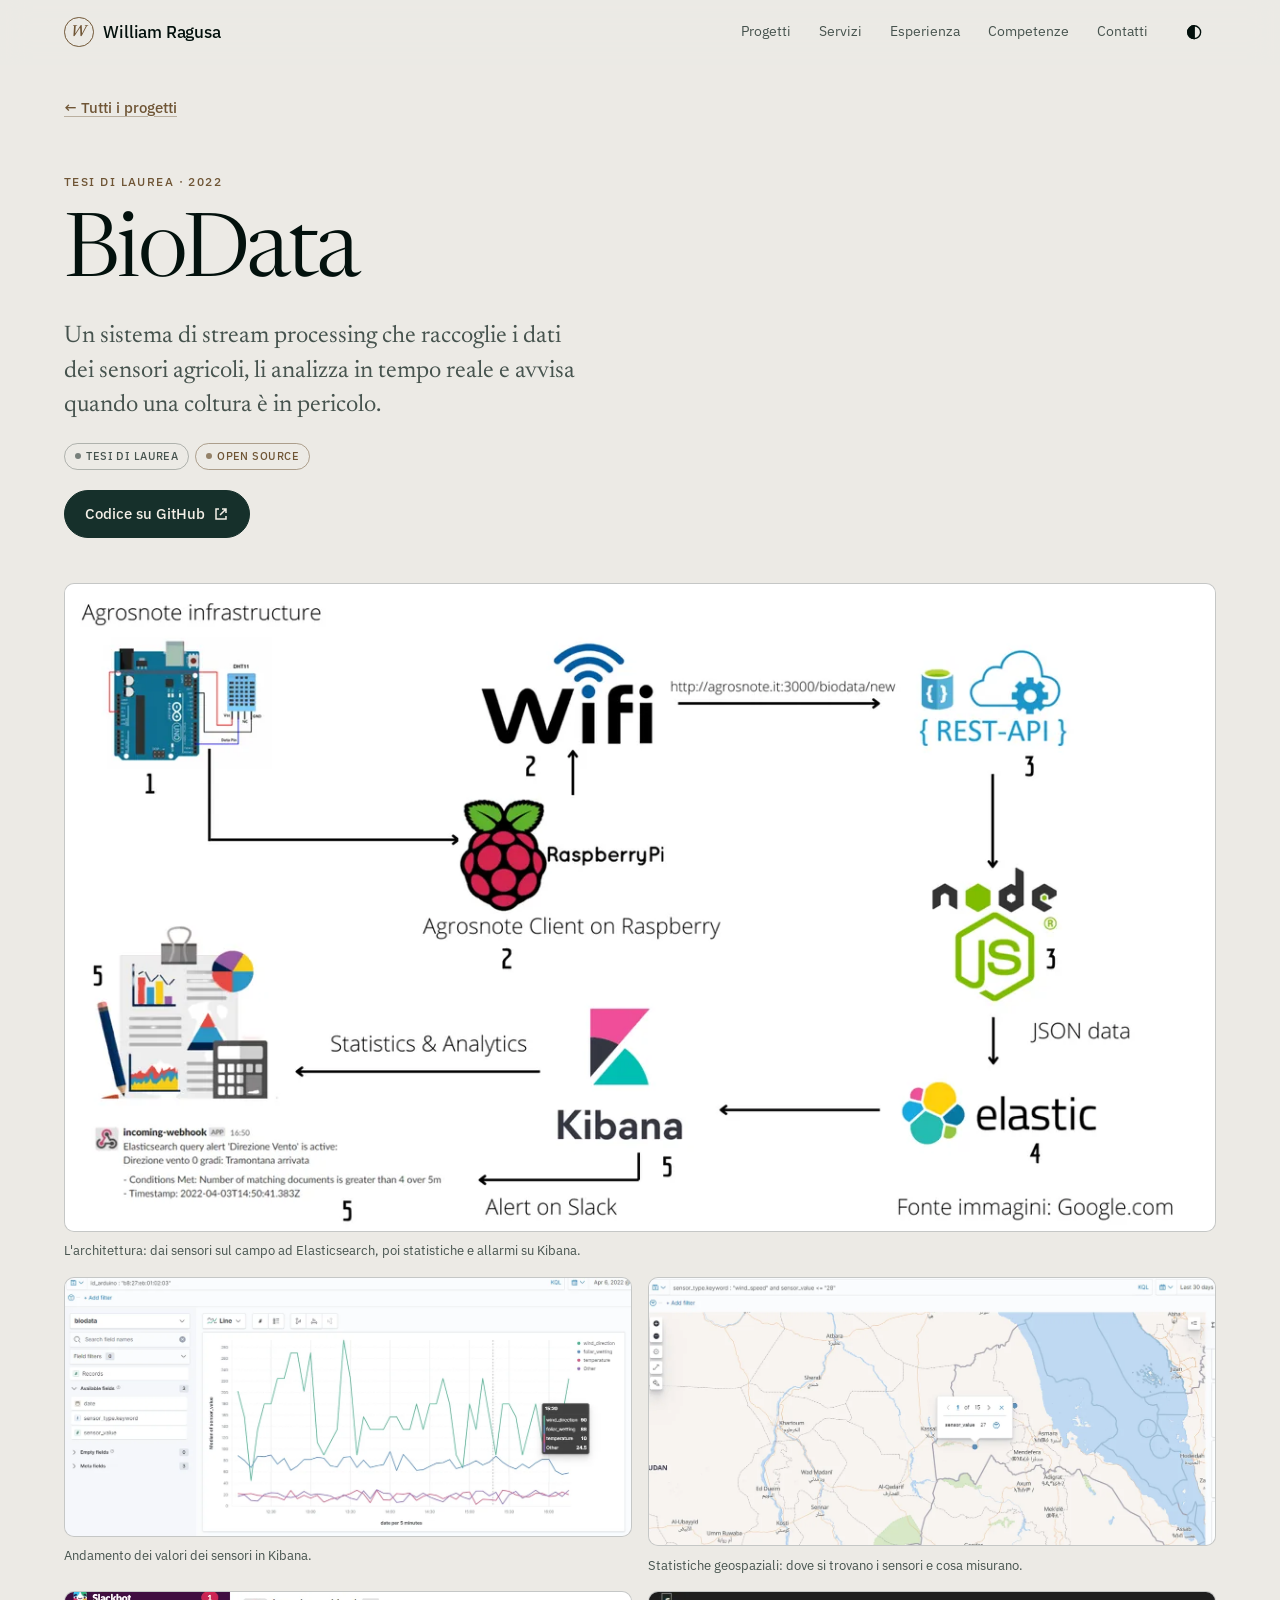
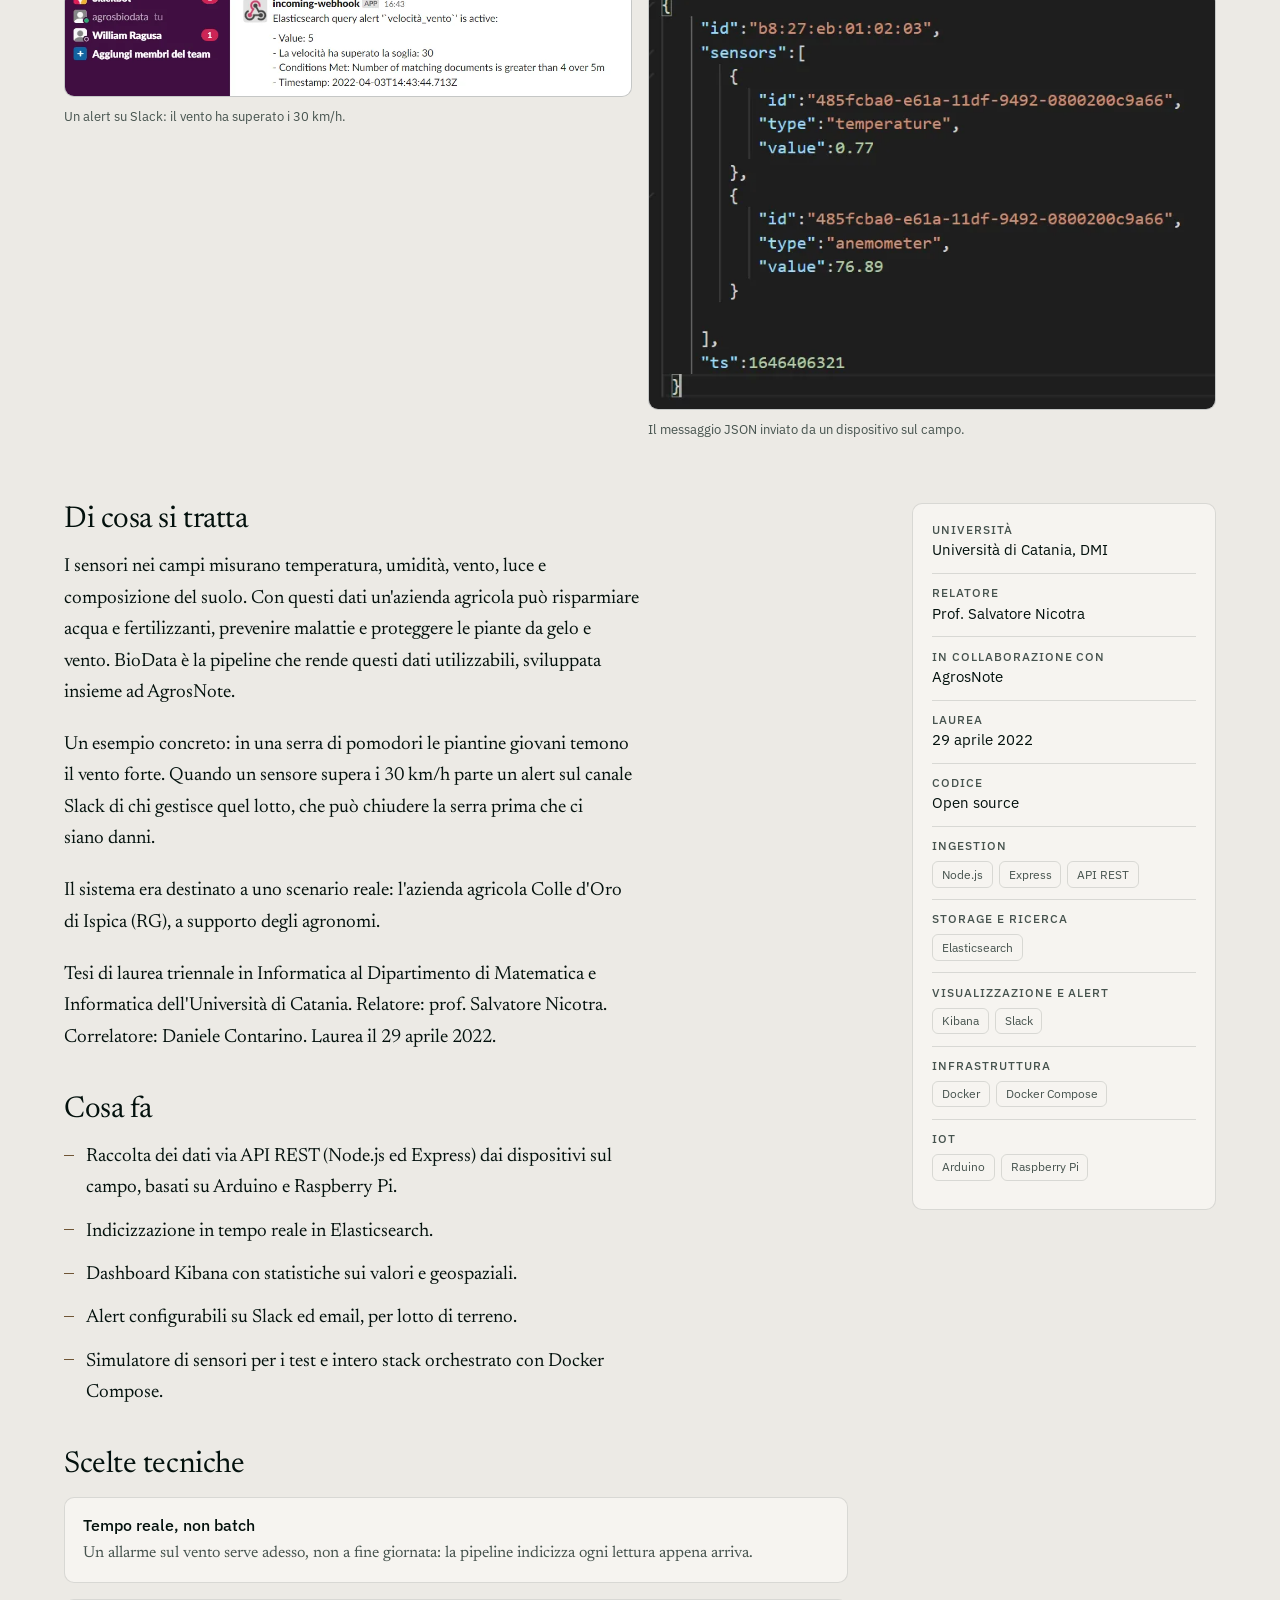
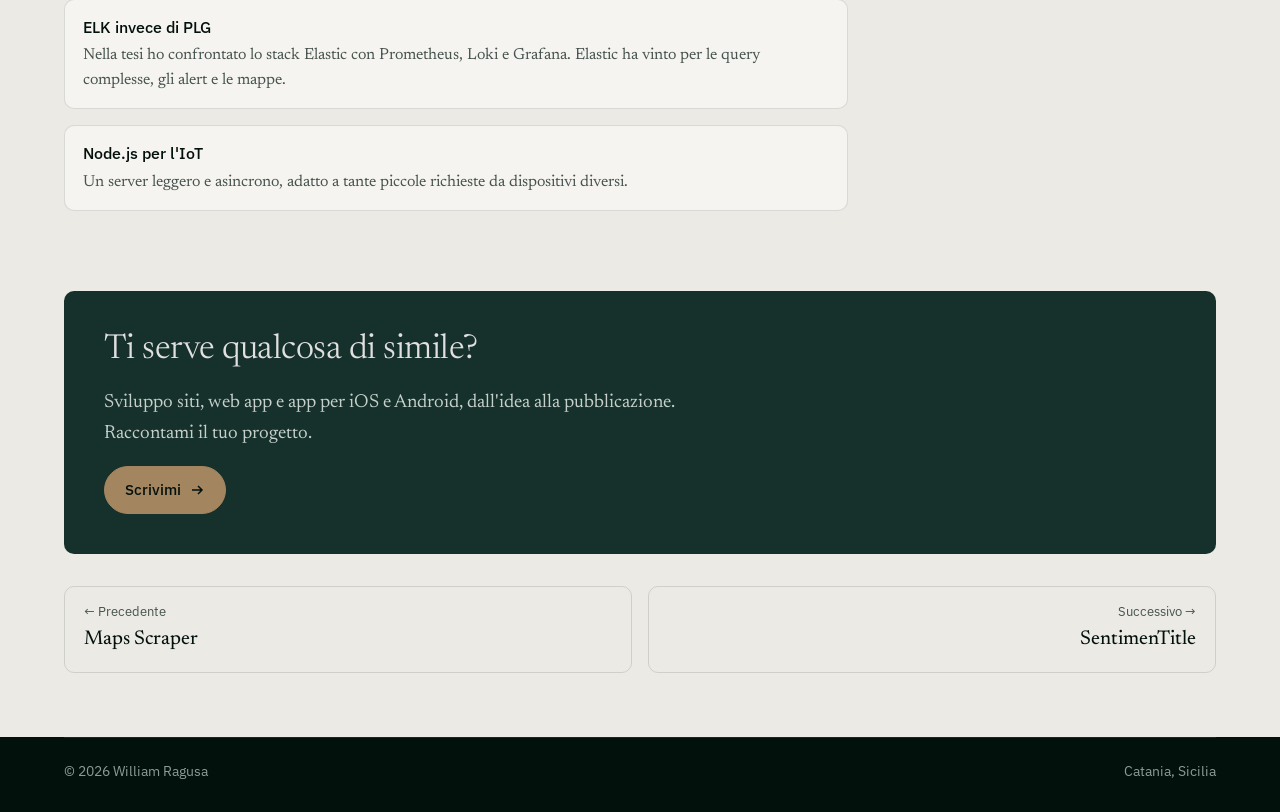
==== progetti/biodata.html @ 4c1109a6 "Rinnova il sito: galleria progetti, pagine dedicate e nuova palette - Hero per clienti e recruiter, " ====
<!DOCTYPE html>
<html lang="it">
<head>
  <meta charset="UTF-8">
  <meta name="viewport" content="width=device-width, initial-scale=1">
  <title>BioData · Tesi di laurea · 2022 · William Ragusa</title>
  <meta name="description" content="Un sistema di stream processing che raccoglie i dati dei sensori agricoli, li analizza in tempo reale e avvisa quando una coltura è in pericolo.">
  <meta name="theme-color" content="#03110D" media="(prefers-color-scheme: dark)">
  <meta name="theme-color" content="#ECEAE5" media="(prefers-color-scheme: light)">
  <meta name="author" content="William Ragusa">
  <link rel="canonical" href="https://rocketxx.github.io/progetti/biodata.html">
  <meta property="og:type" content="website">
  <meta property="og:url" content="https://rocketxx.github.io/progetti/biodata.html">
  <meta property="og:site_name" content="William Ragusa">
  <meta property="og:locale" content="it_IT">
  <meta property="og:title" content="BioData · Tesi di laurea · 2022 · William Ragusa">
  <meta property="og:description" content="Un sistema di stream processing che raccoglie i dati dei sensori agricoli, li analizza in tempo reale e avvisa quando una coltura è in pericolo.">
  <meta property="og:image" content="https://rocketxx.github.io/og-image.png">
  <meta name="twitter:card" content="summary_large_image">
  <link rel="icon" href="../assets/img/favicon.svg" type="image/svg+xml">
  <link rel="preconnect" href="https://fonts.googleapis.com">
  <link rel="preconnect" href="https://fonts.gstatic.com" crossorigin>
  <link href="https://fonts.googleapis.com/css2?family=IBM+Plex+Sans:wght@400;500&family=Newsreader:ital,opsz,wght@0,6..72,300..600;1,6..72,300..600&display=swap" rel="stylesheet">
  <script>document.documentElement.classList.add('js');try{var t=localStorage.getItem('theme');if(t==='light'||t==='dark')document.documentElement.dataset.theme=t}catch(e){}</script>
  <link rel="stylesheet" href="../assets/css/site.css">
  <script type="application/ld+json">{"@context": "https://schema.org", "@type": "SoftwareSourceCode", "name": "BioData", "description": "Un sistema di stream processing che raccoglie i dati dei sensori agricoli, li analizza in tempo reale e avvisa quando una coltura è in pericolo.", "url": "https://rocketxx.github.io/progetti/biodata.html", "author": {"@type": "Person", "name": "William Ragusa", "url": "https://rocketxx.github.io/"}, "inLanguage": "it", "codeRepository": "https://github.com/rocketxx/biodata_tesi"}</script>
</head>
<body>
<a class="skip-link" href="#main">Vai al contenuto</a>
<header class="site-header">
  <nav class="nav wrap" aria-label="Principale">
    <a href="../" class="brand"><span class="brand-mark" aria-hidden="true">W</span>William Ragusa</a>
    <ul class="nav-list" id="nav-list" role="list">
      <li><a href="../#progetti">Progetti</a></li>
      <li><a href="../#servizi">Servizi</a></li>
      <li><a href="../#esperienza">Esperienza</a></li>
      <li><a href="../#competenze">Competenze</a></li>
      <li><a href="../#contatti">Contatti</a></li>
    </ul>
    <div class="nav-tools">
      <button class="icon-button theme-toggle" type="button" hidden><svg viewBox="0 0 20 20" fill="none" stroke="currentColor" stroke-width="1.5" aria-hidden="true"><circle cx="10" cy="10" r="7"/><path d="M10 3a7 7 0 0 0 0 14z" fill="currentColor"/></svg></button>
      <button class="menu-toggle" type="button" aria-expanded="false" aria-controls="nav-list">Menu</button>
    </div>
  </nav>
</header>

<main id="main">
  <div class="wrap">
    <p class="back"><a class="text-link" href="../#progetti">← Tutti i progetti</a></p>
    <header class="project-hero">
      <p class="eyebrow">Tesi di laurea · 2022</p>
      <h1>BioData</h1>
      <p class="project-lead">Un sistema di stream processing che raccoglie i dati dei sensori agricoli, li analizza in tempo reale e avvisa quando una coltura è in pericolo.</p>
      <p class="badges"><span class="badge badge-uni">Tesi di laurea</span><span class="badge badge-oss">Open source</span></p>
      <div class="project-actions"><a class="btn btn-primary" href="https://github.com/rocketxx/biodata_tesi">Codice su GitHub<svg viewBox="0 0 16 16" fill="none" stroke="currentColor" stroke-width="1.5" aria-hidden="true"><path d="M6 3H3v10h10v-3M9 3h4v4M13 3 7 9"/></svg></a></div>
      
    </header>

      <div class="media">
        <figure>
          <a class="shot" href="../assets/img/progetti/biodata/architettura.webp"><img src="../assets/img/progetti/biodata/architettura.webp" width="1200" height="675" alt="Schema dell'architettura: sensori Arduino, client su Raspberry Pi, invio via Wi-Fi a un'API REST in Node.js, indicizzazione in Elasticsearch, statistiche in Kibana e alert su Slack." loading="eager"></a>
          <figcaption>L'architettura: dai sensori sul campo ad Elasticsearch, poi statistiche e allarmi su Kibana.</figcaption>
        </figure>
        <div class="media-row">
          <figure>
            <a class="shot" href="../assets/img/progetti/biodata/kibana-grafico.webp"><img src="../assets/img/progetti/biodata/kibana-grafico.webp" width="1200" height="547" alt="Grafico Kibana dei valori dei sensori nel tempo." loading="lazy"></a>
            <figcaption>Andamento dei valori dei sensori in Kibana.</figcaption>
          </figure>
          <figure>
            <a class="shot" href="../assets/img/progetti/biodata/kibana-mappa.webp"><img src="../assets/img/progetti/biodata/kibana-mappa.webp" width="1200" height="567" alt="Mappa Kibana con la posizione dei sensori e i loro valori." loading="lazy"></a>
            <figcaption>Statistiche geospaziali: dove si trovano i sensori e cosa misurano.</figcaption>
          </figure>
          <figure>
            <a class="shot" href="../assets/img/progetti/biodata/alert-slack.webp"><img src="../assets/img/progetti/biodata/alert-slack.webp" width="1063" height="195" alt="Messaggio Slack: alert «velocità vento» attivo, la velocità ha superato la soglia di 30." loading="lazy"></a>
            <figcaption>Un alert su Slack: il vento ha superato i 30 km/h.</figcaption>
          </figure>
          <figure>
            <a class="shot" href="../assets/img/progetti/biodata/payload-sensore.webp"><img src="../assets/img/progetti/biodata/payload-sensore.webp" width="677" height="499" alt="Payload JSON inviato da un dispositivo con le letture di temperatura e anemometro." loading="lazy"></a>
            <figcaption>Il messaggio JSON inviato da un dispositivo sul campo.</figcaption>
          </figure>
        </div>
      </div>
    <div class="project-body">
      <div>
        <section aria-labelledby="h-what"><h2 id="h-what">Di cosa si tratta</h2><div class="prose"><p>I sensori nei campi misurano temperatura, umidità, vento, luce e composizione del suolo. Con questi dati un'azienda agricola può risparmiare acqua e fertilizzanti, prevenire malattie e proteggere le piante da gelo e vento. BioData è la pipeline che rende questi dati utilizzabili, sviluppata insieme ad AgrosNote.</p><p>Un esempio concreto: in una serra di pomodori le piantine giovani temono il vento forte. Quando un sensore supera i 30 km/h parte un alert sul canale Slack di chi gestisce quel lotto, che può chiudere la serra prima che ci siano danni.</p><p>Il sistema era destinato a uno scenario reale: l'azienda agricola Colle d'Oro di Ispica (RG), a supporto degli agronomi.</p><p>Tesi di laurea triennale in Informatica al Dipartimento di Matematica e Informatica dell'Università di Catania. Relatore: prof. Salvatore Nicotra. Correlatore: Daniele Contarino. Laurea il 29 aprile 2022.</p></div></section>
        <section aria-labelledby="h-feat"><h2 id="h-feat">Cosa fa</h2><ul class="features" role="list"><li>Raccolta dei dati via API REST (Node.js ed Express) dai dispositivi sul campo, basati su Arduino e Raspberry Pi.</li><li>Indicizzazione in tempo reale in Elasticsearch.</li><li>Dashboard Kibana con statistiche sui valori e geospaziali.</li><li>Alert configurabili su Slack ed email, per lotto di terreno.</li><li>Simulatore di sensori per i test e intero stack orchestrato con Docker Compose.</li></ul></section>
        <section aria-labelledby="h-choices"><h2 id="h-choices">Scelte tecniche</h2><ul class="choices" role="list"><li><b>Tempo reale, non batch</b><span>Un allarme sul vento serve adesso, non a fine giornata: la pipeline indicizza ogni lettura appena arriva.</span></li><li><b>ELK invece di PLG</b><span>Nella tesi ho confrontato lo stack Elastic con Prometheus, Loki e Grafana. Elastic ha vinto per le query complesse, gli alert e le mappe.</span></li><li><b>Node.js per l'IoT</b><span>Un server leggero e asincrono, adatto a tante piccole richieste da dispositivi diversi.</span></li></ul></section>
      </div>
      <aside class="facts" aria-label="Scheda del progetto">
        <dl>
          <div><dt>Università</dt><dd>Università di Catania, DMI</dd></div><div><dt>Relatore</dt><dd>Prof. Salvatore Nicotra</dd></div><div><dt>In collaborazione con</dt><dd>AgrosNote</dd></div><div><dt>Laurea</dt><dd>29 aprile 2022</dd></div><div><dt>Codice</dt><dd>Open source</dd></div>
          <div><dt>Ingestion</dt><dd><ul class="stack-tags" role="list"><li>Node.js</li><li>Express</li><li>API REST</li></ul></dd></div><div><dt>Storage e ricerca</dt><dd><ul class="stack-tags" role="list"><li>Elasticsearch</li></ul></dd></div><div><dt>Visualizzazione e alert</dt><dd><ul class="stack-tags" role="list"><li>Kibana</li><li>Slack</li></ul></dd></div><div><dt>Infrastruttura</dt><dd><ul class="stack-tags" role="list"><li>Docker</li><li>Docker Compose</li></ul></dd></div><div><dt>IoT</dt><dd><ul class="stack-tags" role="list"><li>Arduino</li><li>Raspberry Pi</li></ul></dd></div>
        </dl>
      </aside>
    </div>

    <section class="cta-band" aria-labelledby="h-cta">
      <h2 id="h-cta">Ti serve qualcosa di simile?</h2>
      <p>Sviluppo siti, web app e app per iOS e Android, dall'idea alla pubblicazione. Raccontami il tuo progetto.</p>
      <a class="btn btn-primary" href="../#contatti">Scrivimi<svg viewBox="0 0 16 16" fill="none" stroke="currentColor" stroke-width="1.5" aria-hidden="true"><path d="M3 8h10M9 4l4 4-4 4"/></svg></a>
    </section>
  </div>
  <nav class="pager wrap" aria-label="Altri progetti"><a class="prev" href="maps-scraper.html" rel="prev"><span>← Precedente</span><b>Maps Scraper</b></a><a class="next" href="sentimentitle.html" rel="next"><span>Successivo →</span><b>SentimenTitle</b></a></nav>
</main>

<footer class="site-footer">
  <div class="wrap">
    <div class="inner">
      <p>© 2026 William Ragusa</p>
      <p>Catania, Sicilia</p>
    </div>
  </div>
</footer>
<script src="../assets/js/site.js" defer></script>
</body>
</html>
---- assets/css/site.css ----
/*
  Mobile first: gli stili di base sono per lo smartphone, i layout a più colonne arrivano da 48em (768px).
  Palette: verde inglese, ottone, bordeaux. Scura di default, chiara se il sistema la preferisce
  o se la si sceglie dal pulsante del tema.
*/
:root {
  --verde-nero: #03110D;
  --verde: #16302B;
  --ottone: #A38560;
  --bordeaux: #390517;
  --grigio: #E0E0E0;

  --bg: var(--verde-nero);
  --surface: #0A1E19;
  --surface-2: var(--verde);
  --text: var(--grigio);
  --muted: #A3B0AA;
  --line: rgba(224, 224, 224, .12);
  --line-strong: rgba(224, 224, 224, .24);
  --accent: #BFA27C;          /* ottone schiarito per testo piccolo su fondo scuro */
  --accent-fill: var(--ottone);
  --on-accent: var(--verde-nero);
  --wine-bg: var(--bordeaux);
  --wine-text: #EBC9D3;
  --shadow: 0 1px 0 rgba(255, 255, 255, .03) inset, 0 18px 40px -24px rgba(0, 0, 0, .8);

  --serif: "Newsreader", "Iowan Old Style", Georgia, serif;
  --sans: "IBM Plex Sans", system-ui, -apple-system, "Segoe UI", Roboto, sans-serif;

  --max: 72rem;
  --measure: 36rem;
  --gutter: clamp(1rem, 5vw, 3rem);
  --nav-h: 3.5rem;
  --tap: 2.75rem;
  --radius: 10px;
  --ease: cubic-bezier(.2, .7, .2, 1);

  color-scheme: dark;
}

@media (prefers-color-scheme: light) {
  :root:not([data-theme="dark"]) {
    --bg: #ECEAE5;
    --surface: #F6F4F0;
    --surface-2: #E0E0E0;
    --text: var(--verde-nero);
    --muted: #46534E;
    --line: rgba(3, 17, 13, .12);
    --line-strong: rgba(3, 17, 13, .26);
    --accent: #6F5535;
    --accent-fill: var(--verde);
    --on-accent: #F3EFE7;
    --wine-bg: var(--bordeaux);
    --wine-text: #F3E3E8;
    --shadow: 0 18px 40px -28px rgba(3, 17, 13, .45);
    color-scheme: light;
  }
}
:root[data-theme="light"] {
  --bg: #ECEAE5;
  --surface: #F6F4F0;
  --surface-2: #E0E0E0;
  --text: var(--verde-nero);
  --muted: #46534E;
  --line: rgba(3, 17, 13, .12);
  --line-strong: rgba(3, 17, 13, .26);
  --accent: #6F5535;
  --accent-fill: var(--verde);
  --on-accent: #F3EFE7;
  --wine-bg: var(--bordeaux);
  --wine-text: #F3E3E8;
  --shadow: 0 18px 40px -28px rgba(3, 17, 13, .45);
  color-scheme: light;
}

*, *::before, *::after { box-sizing: border-box; }

html {
  -webkit-text-size-adjust: 100%;
  text-size-adjust: 100%;
  scroll-behavior: smooth;
  scroll-padding-top: calc(var(--nav-h) + 1rem);
}

body {
  margin: 0;
  background: var(--bg);
  color: var(--text);
  font-family: var(--serif);
  font-size: clamp(1.0625rem, 1rem + .3vw, 1.1875rem);
  line-height: 1.65;
  font-optical-sizing: auto;
  text-rendering: optimizeLegibility;
  -webkit-font-smoothing: antialiased;
  -moz-osx-font-smoothing: grayscale;
  overflow-x: hidden;
}

h1, h2, h3, h4 { margin: 0; font-weight: 400; line-height: 1.15; text-wrap: balance; }
p { margin: 0; text-wrap: pretty; }
ul, ol { margin: 0; padding: 0; list-style: none; }
img, video, iframe { display: block; max-width: 100%; }
figure { margin: 0; }

a {
  color: inherit;
  text-decoration-line: underline;
  text-decoration-thickness: 1px;
  text-underline-offset: .22em;
  text-decoration-color: color-mix(in srgb, currentColor 35%, transparent);
  transition: color .2s, text-decoration-color .2s;
  -webkit-tap-highlight-color: transparent;
}

:focus-visible { outline: 2px solid var(--accent); outline-offset: 3px; border-radius: 3px; }
::selection { background: var(--ottone); color: var(--verde-nero); }

.sr-only {
  position: absolute; width: 1px; height: 1px; padding: 0; margin: -1px;
  overflow: hidden; clip: rect(0 0 0 0); white-space: nowrap; border: 0;
}

.skip-link {
  position: absolute; left: var(--gutter); top: -4rem; z-index: 50;
  background: var(--accent-fill); color: var(--on-accent);
  font: 500 .875rem var(--sans);
  padding: .75rem 1rem; border-radius: 6px; text-decoration: none;
}
.skip-link:focus { top: .5rem; }

.wrap {
  max-width: calc(var(--max) + 2 * var(--gutter));
  margin-inline: auto;
  padding-inline: var(--gutter);
}

.eyebrow {
  font: 500 .75rem/1.4 var(--sans);
  letter-spacing: .12em;
  text-transform: uppercase;
  color: var(--accent);
}

/* ── Navigazione ── */
.site-header {
  position: sticky; top: 0; z-index: 30;
  background: color-mix(in srgb, var(--bg) 92%, transparent);
  border-bottom: 1px solid transparent;
  transition: border-color .3s;
}
@supports (backdrop-filter: blur(1px)) or (-webkit-backdrop-filter: blur(1px)) {
  .site-header {
    background: color-mix(in srgb, var(--bg) 80%, transparent);
    -webkit-backdrop-filter: blur(14px) saturate(1.2);
    backdrop-filter: blur(14px) saturate(1.2);
  }
}
.site-header.is-scrolled,
.site-header.menu-open { border-bottom-color: var(--line); }

.nav {
  height: var(--nav-h);
  display: flex; align-items: center; gap: 1rem;
}
.brand {
  display: inline-flex; align-items: center; gap: .6rem;
  min-height: var(--tap);
  font: 500 1.0625rem var(--sans);
  letter-spacing: -.01em;
  text-decoration: none;
  margin-right: auto;
}
.brand-mark {
  display: grid; place-items: center;
  width: 1.85rem; height: 1.85rem;
  border: 1px solid var(--accent);
  border-radius: 50%;
  font: italic 500 1rem/1 var(--serif);
  color: var(--accent);
}

.nav-tools { display: flex; align-items: center; gap: .25rem; }
.icon-button,
.menu-toggle {
  display: inline-flex; align-items: center; justify-content: center;
  min-height: var(--tap); min-width: var(--tap);
  padding: 0 .5rem;
  font: 500 .9375rem var(--sans);
  color: var(--text);
  background: none; border: 0; border-radius: 8px; cursor: pointer;
}
.icon-button svg { width: 1.15rem; height: 1.15rem; }
.icon-button[hidden] { display: none; }
.menu-toggle { display: none; margin-right: -.5rem; }
.js .menu-toggle { display: inline-flex; }

.nav-list {
  display: flex; gap: 1.25rem;
  overflow-x: auto;
  font-family: var(--sans); font-size: .9375rem;
}
.nav-list a { color: var(--muted); text-decoration-color: transparent; white-space: nowrap; }
.nav-list a[aria-current="true"],
.nav-list a[aria-current="page"] { color: var(--text); text-decoration-color: var(--accent); }

.js .nav-list {
  display: none;
  position: absolute; top: 100%; left: 0; right: 0;
  flex-direction: column; gap: 0;
  overflow: visible;
  padding: .25rem var(--gutter) 1rem;
  background: var(--bg);
  border-bottom: 1px solid var(--line);
  font-size: 1.0625rem;
}
.js .nav-list.is-open { display: flex; }
.js .nav-list a {
  display: flex; align-items: center;
  min-height: 3rem;
  border-bottom: 1px solid var(--line);
}
.js .nav-list li:last-child a { border-bottom: 0; }

/* ── Pulsanti ── */
.btn {
  display: inline-flex; align-items: center; justify-content: center; gap: .5rem;
  min-height: 3rem;
  padding: 0 1.25rem;
  font: 500 .9375rem var(--sans);
  text-decoration: none;
  border-radius: 999px;
  border: 1px solid var(--line-strong);
  transition: background-color .2s, border-color .2s, color .2s, transform .2s var(--ease);
}
.btn svg { width: 1rem; height: 1rem; flex: none; }
.btn-primary { background: var(--accent-fill); border-color: var(--accent-fill); color: var(--on-accent); }
.btn-ghost { color: var(--text); }

.text-link {
  display: inline-flex; align-items: center; gap: .35rem;
  min-height: var(--tap);
  font: 500 .9375rem var(--sans);
  color: var(--accent);
  text-decoration-color: color-mix(in srgb, currentColor 40%, transparent);
}

/* ── Hero ── */
.hero {
  display: grid;
  gap: 2.5rem;
  padding-block: clamp(2.5rem, 9vh, 7rem) clamp(3rem, 8vh, 6rem);
}
.hero h1 {
  font-size: clamp(2.875rem, 1.3rem + 7.5vw, 6.75rem);
  font-weight: 350;
  line-height: .98;
  letter-spacing: -.03em;
  margin-left: -.04em;
}
.hero h1 em { font-style: italic; color: var(--accent); font-weight: 300; }
.hero-role {
  margin-top: 1rem;
  font: 500 clamp(1rem, .95rem + .3vw, 1.125rem)/1.45 var(--sans);
  color: var(--text);
}
.hero-lead {
  margin-top: 1rem;
  max-width: 38ch;
  font-size: clamp(1.1875rem, 1.05rem + .6vw, 1.4375rem);
  font-weight: 350;
  line-height: 1.5;
  color: var(--muted);
}
.hero-cta { display: flex; flex-wrap: wrap; gap: .75rem; margin-top: 2rem; }

.degree {
  display: flex; align-items: center; gap: 1.1rem;
  margin-top: 2.25rem;
  padding-top: 1.25rem;
  border-top: 1px solid var(--line);
  max-width: 36rem;
  font: .875rem/1.5 var(--sans);
  color: var(--muted);
}
.degree img,
.degree svg { width: 3.6rem; height: auto; flex: none; color: var(--text); opacity: .9; }
.degree strong { color: var(--text); font-weight: 500; }
.degree a { color: inherit; }

.now {
  align-self: end;
  border: 1px solid var(--line);
  border-radius: var(--radius);
  background: var(--surface);
  padding: 1.25rem;
  box-shadow: var(--shadow);
}
.now-title { display: flex; align-items: center; gap: .5rem; }
.pulse {
  width: .5rem; height: .5rem; border-radius: 50%;
  background: var(--ottone);
  box-shadow: 0 0 0 0 color-mix(in srgb, var(--ottone) 60%, transparent);
}
.now ul { margin-top: .75rem; }
.now li + li { border-top: 1px solid var(--line); }
.now a {
  display: grid; grid-template-columns: 2.75rem 1fr auto; align-items: center; gap: .85rem;
  padding-block: .75rem;
  text-decoration: none;
}
.now img {
  width: 2.75rem; height: 2.75rem; object-fit: cover; object-position: top;
  border-radius: 8px; border: 1px solid var(--line);
}
.now b { display: block; font: 500 1rem/1.3 var(--sans); }
.now span { display: block; font: .8125rem/1.4 var(--sans); color: var(--muted); }
.now .arrow { color: var(--accent); }

@media (prefers-reduced-motion: no-preference) {
  .hero-main > * { animation: sorgere .9s var(--ease) both; }
  .hero-main > :nth-child(2) { animation-delay: .06s; }
  .hero-main > :nth-child(3) { animation-delay: .12s; }
  .hero-main > :nth-child(4) { animation-delay: .18s; }
  .hero-main > :nth-child(5) { animation-delay: .24s; }
  .now { animation: sorgere 1s .3s var(--ease) both; }
  .pulse { animation: battito 2.4s ease-out infinite; }
}
@keyframes sorgere { from { opacity: 0; transform: translateY(.6rem); } }
@keyframes battito { 70%, 100% { box-shadow: 0 0 0 .5rem transparent; } }

/* ── Sezioni ── */
.section { padding-block: clamp(3.5rem, 9vw, 6.5rem); border-top: 1px solid var(--line); }
.section-head { display: grid; gap: .75rem; margin-bottom: clamp(1.75rem, 4vw, 2.75rem); max-width: 44rem; }
.section-title {
  font-size: clamp(1.875rem, 1.4rem + 2vw, 3rem);
  font-weight: 350;
  letter-spacing: -.02em;
}
.section-intro { color: var(--muted); max-width: var(--measure); }
.prose { max-width: var(--measure); }
.prose p + p { margin-top: 1.1em; }

.stack-tags { display: flex; flex-wrap: wrap; gap: .375rem; }
.stack-tags li {
  font: .75rem/1 var(--sans);
  padding: .4rem .55rem;
  border: 1px solid var(--line);
  border-radius: 6px;
  color: var(--muted);
}

/* ── Badge ── */
.badges { display: flex; flex-wrap: wrap; gap: .375rem; }
.badge {
  display: inline-flex; align-items: center; gap: .35rem;
  font: 500 .6875rem/1 var(--sans);
  letter-spacing: .04em;
  text-transform: uppercase;
  padding: .42rem .6rem;
  border-radius: 999px;
  border: 1px solid var(--line-strong);
  color: var(--text);
  white-space: nowrap;
}
.badge::before { content: ""; width: .375rem; height: .375rem; border-radius: 50%; background: currentColor; opacity: .7; }
.badge-soon { background: var(--wine-bg); border-color: var(--wine-bg); color: var(--wine-text); }
.badge-live { color: #8FC9A9; border-color: color-mix(in srgb, #8FC9A9 40%, transparent); }
.badge-oss { color: var(--accent); border-color: color-mix(in srgb, var(--accent) 50%, transparent); }
.badge-private { color: var(--muted); }
.badge-uni { color: var(--muted); }
:root[data-theme="light"] .badge-live { color: #1E6B45; }
@media (prefers-color-scheme: light) { :root:not([data-theme="dark"]) .badge-live { color: #1E6B45; } }

/* ── Galleria ── */
.filters {
  display: flex; gap: .5rem;
  overflow-x: auto;
  margin: 0 calc(var(--gutter) * -1) 1.75rem;
  padding: 0 var(--gutter) .25rem;
  scrollbar-width: none;
}
.filters::-webkit-scrollbar { display: none; }
.filters[hidden] { display: none; }
.chip {
  flex: none;
  min-height: 2.5rem;
  padding: 0 1rem;
  font: 500 .875rem var(--sans);
  color: var(--muted);
  background: transparent;
  border: 1px solid var(--line-strong);
  border-radius: 999px;
  cursor: pointer;
  transition: background-color .2s, color .2s, border-color .2s;
}
.chip[aria-pressed="true"] { background: var(--text); border-color: var(--text); color: var(--bg); }
.chip .count { font-variant-numeric: tabular-nums; opacity: .6; margin-left: .25rem; }

.gallery {
  display: grid;
  grid-template-columns: repeat(auto-fill, minmax(min(100%, 19rem), 1fr));
  gap: 1rem;
}
.card {
  position: relative;
  display: flex; flex-direction: column;
  background: var(--surface);
  border: 1px solid var(--line);
  border-radius: var(--radius);
  overflow: hidden;
  transition: border-color .25s, transform .35s var(--ease), box-shadow .35s var(--ease);
}
.card[hidden] { display: none; }
.card-media {
  position: relative;
  aspect-ratio: 16 / 10;
  background: var(--surface-2);
  overflow: hidden;
  border-bottom: 1px solid var(--line);
}
.card-media img { width: 100%; height: 100%; object-fit: cover; object-position: top center; transition: transform .6s var(--ease); }
.card-media.is-phone { display: grid; place-items: end center; padding-top: 1.25rem; }
.card-media.is-phone img {
  width: 46%; height: auto;
  border-radius: 14px 14px 0 0;
  border: 1px solid var(--line-strong); border-bottom: 0;
  box-shadow: 0 -10px 30px -12px rgba(0, 0, 0, .6);
}

/* Copertina tipografica per i progetti senza screenshot */
.cover {
  position: absolute; inset: 0;
  display: flex; flex-direction: column; justify-content: space-between;
  padding: 1.1rem 1.2rem;
  background:
    repeating-linear-gradient(90deg, transparent 0 47px, color-mix(in srgb, var(--line) 55%, transparent) 47px 48px),
    var(--surface-2);
  color: var(--text);
}
.cover-mono {
  font: .75rem/1.6 ui-monospace, "SFMono-Regular", Consolas, monospace;
  color: var(--accent);
  white-space: pre;
  overflow: hidden;
}
.cover-name {
  font: italic 300 clamp(2rem, 1.6rem + 1.5vw, 2.75rem)/1 var(--serif);
  letter-spacing: -.02em;
}

.card-body { display: flex; flex-direction: column; gap: .7rem; padding: 1.1rem 1.2rem 1.25rem; flex: 1; }
.card-kind { font: .8125rem var(--sans); color: var(--muted); }
.card h3 { font-size: 1.5rem; font-weight: 450; letter-spacing: -.01em; }
.card h3 a { text-decoration: none; }
.card h3 a::after { content: ""; position: absolute; inset: 0; z-index: 1; }
.card h3 a:focus-visible { outline: none; }
.card:has(h3 a:focus-visible) { outline: 2px solid var(--accent); outline-offset: 3px; }
.card-desc { font-size: 1rem; line-height: 1.55; color: var(--muted); }
.card .stack-tags { margin-top: auto; padding-top: .35rem; }

.gallery-note {
  display: grid; gap: .35rem;
  margin-top: 1.75rem;
  padding: 1rem 1.2rem;
  border-left: 2px solid var(--ottone);
  background: var(--surface);
  border-radius: 0 var(--radius) var(--radius) 0;
  font: .9375rem/1.55 var(--sans);
  color: var(--muted);
  max-width: 46rem;
}
.gallery-note strong { color: var(--text); font-weight: 500; }

/* ── Servizi ── */
.services { display: grid; gap: 1rem; grid-template-columns: repeat(auto-fit, minmax(min(100%, 15rem), 1fr)); }
.service {
  padding: 1.35rem 1.25rem;
  border: 1px solid var(--line);
  border-radius: var(--radius);
  background: var(--surface);
}
.service-num { font: 500 .8125rem var(--sans); color: var(--accent); font-variant-numeric: tabular-nums; }
.service h3 { margin-top: .9rem; font-size: 1.375rem; font-weight: 450; }
.service p { margin-top: .5rem; font-size: 1rem; line-height: 1.55; color: var(--muted); }
.service .examples { margin-top: .85rem; font: .8125rem/1.5 var(--sans); color: var(--muted); }
.service .examples a { color: var(--text); }

.process {
  display: grid; gap: 1.5rem;
  margin-top: clamp(2.5rem, 5vw, 3.5rem);
  counter-reset: passo;
}
.process li { display: grid; grid-template-columns: auto 1fr; gap: .25rem 1rem; counter-increment: passo; }
.process li::before {
  content: counter(passo);
  grid-row: span 2;
  display: grid; place-items: center;
  width: 2.25rem; height: 2.25rem;
  border: 1px solid var(--accent);
  border-radius: 50%;
  font: italic 500 1.125rem/1 var(--serif);
  color: var(--accent);
}
.process h3 { font: 500 1rem/1.4 var(--sans); padding-top: .35rem; }
.process p { font-size: 1rem; color: var(--muted); }

/* ── Esperienza ── */
.timeline > li {
  display: grid;
  gap: .25rem;
  padding-block: 1.75rem;
  border-top: 1px solid var(--line);
}
.timeline > li:first-child { border-top: 0; padding-top: 0; }
.when { font: .875rem var(--sans); color: var(--muted); font-variant-numeric: tabular-nums; }
.role { font-size: clamp(1.375rem, 1.2rem + .6vw, 1.625rem); font-weight: 450; letter-spacing: -.01em; line-height: 1.25; }
.org { font: .9375rem/1.5 var(--sans); color: var(--muted); margin-top: .35rem; }
.org a { color: var(--text); }
.timeline .desc { margin-top: .75rem; max-width: var(--measure); }
.timeline .stack-tags { margin-top: 1rem; }

.funfact {
  display: grid; grid-template-columns: auto 1fr; gap: 1rem; align-items: start;
  margin-block: .5rem 1.75rem;
  padding: 1.1rem 1.2rem;
  border: 1px dashed color-mix(in srgb, var(--ottone) 60%, transparent);
  border-radius: var(--radius);
  max-width: var(--measure);
}
.funfact-days {
  font: italic 300 2.5rem/1 var(--serif);
  color: var(--accent);
  font-variant-numeric: tabular-nums;
}
.funfact-days small { display: block; font: 500 .6875rem/1.2 var(--sans); letter-spacing: .1em; text-transform: uppercase; font-style: normal; margin-top: .3rem; }
.funfact p { font-size: 1rem; line-height: 1.55; }
.funfact .eyebrow { display: block; margin-bottom: .3rem; }

.edu-logo { display: inline-flex; align-items: center; gap: .6rem; }
.edu-logo svg, .edu-logo img { width: 3rem; height: auto; color: var(--text); }

/* ── Competenze ── */
.skills { display: grid; gap: 0; margin: 0; }
.skills > div { display: grid; gap: .25rem; padding-block: 1rem; border-top: 1px solid var(--line); }
.skills > div:first-child { border-top: 0; padding-top: 0; }
.skills dt { font: 500 .9375rem var(--sans); }
.skills dd { margin: 0; color: var(--muted); }

.spotlight {
  position: relative;
  padding: clamp(1.25rem, 3vw, 2rem);
  border-radius: var(--radius);
  background: var(--verde);
  color: #E0E0E0;
  overflow: hidden;
}
.spotlight::after {
  content: "";
  position: absolute; right: -3rem; top: -3rem;
  width: 12rem; height: 12rem;
  border: 1px solid rgba(163, 133, 96, .35);
  border-radius: 50%;
  box-shadow: 0 0 0 1.5rem rgba(163, 133, 96, .06), 0 0 0 3rem rgba(163, 133, 96, .04);
  pointer-events: none;
}
.spotlight .eyebrow { color: #C9AD86; }
.spotlight h3 { margin-top: .6rem; font-size: clamp(1.5rem, 1.3rem + .8vw, 2rem); font-weight: 350; letter-spacing: -.015em; }
.spotlight p { margin-top: .75rem; max-width: 40rem; color: #C6D0CB; font-size: 1.0625rem; }
.spotlight a { color: #E0E0E0; }
.spotlight .stack-tags { margin-top: 1.1rem; }
.spotlight .stack-tags li { border-color: rgba(224, 224, 224, .2); color: #C6D0CB; }

/* ── Tempo libero ── */
.pastimes { display: grid; gap: 1rem; grid-template-columns: repeat(auto-fit, minmax(min(100%, 16rem), 1fr)); }
.pastime { padding-top: 1rem; border-top: 1px solid var(--accent); }
.pastime h3 { font-size: 1.3125rem; font-weight: 450; }
.pastime p { margin-top: .4rem; font-size: 1rem; color: var(--muted); }

/* ── Contatti ── */
.contact { background: var(--verde); color: #E0E0E0; border-top: 0; }
.contact .section-title { color: #E0E0E0; }
.contact-lead { max-width: 24ch; font-size: clamp(1.75rem, 1.2rem + 2vw, 2.75rem); font-weight: 350; line-height: 1.2; letter-spacing: -.015em; }
.contact-sub { margin-top: 1rem; color: #C6D0CB; max-width: var(--measure); }
.contact a { color: #E0E0E0; text-decoration-color: rgba(224, 224, 224, .4); }
.contact :focus-visible { outline-color: #C9AD86; }
.email-row { display: flex; flex-wrap: wrap; align-items: center; gap: .5rem 1.25rem; margin-top: 2rem; }
.email { display: inline-flex; align-items: center; min-height: var(--tap); font-size: clamp(1.25rem, 1rem + 1vw, 1.75rem); overflow-wrap: anywhere; }
.copy {
  min-height: var(--tap);
  font: 500 .875rem var(--sans);
  color: #E0E0E0;
  background: transparent;
  border: 1px solid rgba(224, 224, 224, .3);
  border-radius: 999px;
  padding: 0 1rem;
  cursor: pointer;
  transition: border-color .2s;
}
.contact-links { display: flex; flex-wrap: wrap; column-gap: 1.75rem; margin-top: 1rem; font: 1rem var(--sans); }
.contact-links a { display: inline-flex; align-items: center; min-height: var(--tap); }

.site-footer { background: var(--verde-nero); color: #8E9B95; font: .875rem var(--sans); }
.site-footer .inner {
  display: flex; flex-wrap: wrap; justify-content: space-between; gap: .25rem 2rem;
  padding-block: 1.5rem max(2rem, env(safe-area-inset-bottom));
  border-top: 1px solid rgba(224, 224, 224, .1);
}

/* ── Pagina progetto ── */
.back { margin-top: 1.25rem; }
.project-hero { display: grid; gap: 1.25rem; padding-block: clamp(1.5rem, 5vh, 3.5rem) clamp(2rem, 5vh, 3rem); }
.project-hero h1 {
  font-size: clamp(2.75rem, 1.6rem + 5vw, 5.5rem);
  font-weight: 350; line-height: 1; letter-spacing: -.03em;
}
.project-lead { max-width: 40ch; font-size: clamp(1.1875rem, 1.05rem + .6vw, 1.5rem); line-height: 1.45; color: var(--muted); }
.project-actions { display: flex; flex-wrap: wrap; gap: .75rem; }
.private-note { font: .875rem/1.5 var(--sans); color: var(--muted); align-self: center; }

.media { display: grid; gap: 1rem; padding-bottom: clamp(2.5rem, 6vw, 4rem); }
.media figure { display: grid; gap: .6rem; }
.media figcaption { font: .8125rem/1.5 var(--sans); color: var(--muted); }
.shot {
  display: block;
  border: 1px solid var(--line);
  border-radius: var(--radius);
  overflow: hidden;
  background: var(--surface-2);
}
.shot img { width: 100%; height: auto; }
.media-row { display: grid; gap: 1rem; }

.phone {
  width: min(100%, 300px);
  margin-inline: auto;
  padding: .55rem;
  border-radius: 2.4rem;
  background: #050B09;
  border: 1px solid var(--line-strong);
  box-shadow: var(--shadow);
}
.phone > * { border-radius: 1.9rem; overflow: hidden; width: 100%; height: auto; }
.phone video { aspect-ratio: 480 / 1044; object-fit: cover; background: #000; }

.embed {
  width: 100%; max-width: 34rem;
  border: 1px solid var(--line);
  border-radius: var(--radius);
  overflow: hidden;
  background: #fff;
}
.embed iframe { width: 100%; height: 640px; border: 0; }
.embed:has(.embed-facade) { background: var(--verde); border-color: transparent; }
.embed-facade {
  display: grid; gap: .9rem; justify-items: start;
  padding: clamp(1.5rem, 5vw, 2.5rem);
  min-height: 18rem; align-content: end;
  color: #E0E0E0;
  background:
    radial-gradient(circle at 85% 20%, rgba(163, 133, 96, .18), transparent 45%),
    var(--verde);
}
.embed-facade .eyebrow { color: #C9AD86; }
.embed-title { font-size: clamp(1.25rem, 1.1rem + .6vw, 1.625rem); line-height: 1.3; font-weight: 350; max-width: 26ch; }
.embed-facade .btn-primary { background: var(--ottone); border-color: var(--ottone); color: var(--verde-nero); }
.embed-privacy { font: .8125rem/1.5 var(--sans); color: #A9B6B0; }

.project-body { display: grid; gap: 2.5rem; padding-bottom: clamp(3rem, 7vw, 5rem); }
.project-body h2 { font-size: clamp(1.5rem, 1.3rem + .8vw, 1.875rem); font-weight: 400; letter-spacing: -.015em; margin-bottom: .85rem; }
.project-body section + section { margin-top: 2.5rem; }
.features { display: grid; gap: .75rem; max-width: var(--measure); }
.features li { position: relative; padding-left: 1.4rem; }
.features li::before { content: ""; position: absolute; left: 0; top: .72em; width: .6rem; height: 1px; background: var(--accent); }
.choices { display: grid; gap: 1rem; }
.choices li { padding: 1rem 1.1rem; border: 1px solid var(--line); border-radius: var(--radius); background: var(--surface); }
.choices b { display: block; font: 500 1rem/1.4 var(--sans); }
.choices span { display: block; margin-top: .3rem; font-size: 1rem; line-height: 1.55; color: var(--muted); }

.facts {
  align-self: start;
  border: 1px solid var(--line);
  border-radius: var(--radius);
  background: var(--surface);
  padding: 1.1rem 1.2rem;
}
.facts dl { margin: 0; display: grid; }
.facts dl > div { display: grid; gap: .15rem; padding-block: .7rem; border-top: 1px solid var(--line); }
.facts dl > div:first-child { border-top: 0; padding-top: 0; }
.facts dt { font: 500 .75rem var(--sans); letter-spacing: .08em; text-transform: uppercase; color: var(--muted); }
.facts dd { margin: 0; font: .9375rem/1.5 var(--sans); }
.facts .stack-tags { margin-top: .35rem; }

.cta-band {
  display: grid; gap: 1rem;
  padding: clamp(1.5rem, 4vw, 2.5rem);
  border-radius: var(--radius);
  background: var(--verde);
  color: #E0E0E0;
}
.cta-band h2 { font-size: clamp(1.5rem, 1.2rem + 1.2vw, 2.25rem); font-weight: 350; letter-spacing: -.015em; }
.cta-band p { color: #C6D0CB; max-width: var(--measure); }
.cta-band .btn-primary { background: var(--ottone); border-color: var(--ottone); color: var(--verde-nero); justify-self: start; }

.pager { display: grid; gap: 1rem; padding-block: 2rem 4rem; }
.pager a {
  display: grid; gap: .2rem;
  padding: 1rem 1.2rem;
  border: 1px solid var(--line);
  border-radius: var(--radius);
  text-decoration: none;
}
.pager span { font: .8125rem var(--sans); color: var(--muted); }
.pager b { font-weight: 450; font-size: 1.25rem; }
.pager .next { text-align: right; }

/* ── Lightbox ── */
.lightbox {
  width: min(96vw, 1400px); max-height: 92vh;
  padding: 0; border: 0; background: transparent;
}
.lightbox::backdrop { background: rgba(3, 17, 13, .88); }
.lightbox img { width: 100%; height: auto; max-height: 86vh; object-fit: contain; border-radius: 8px; }
.lightbox button {
  display: block; margin: .5rem 0 0 auto;
  min-height: var(--tap); padding: 0 1rem;
  font: 500 .875rem var(--sans); color: #E0E0E0;
  background: transparent; border: 1px solid rgba(224, 224, 224, .35); border-radius: 999px; cursor: pointer;
}

/* ── Hover: solo con mouse o trackpad ── */
@media (hover: hover) and (pointer: fine) {
  a:hover { color: var(--accent); text-decoration-color: currentColor; }
  .brand:hover { color: inherit; }
  .nav-list a:hover { color: var(--text); }
  .icon-button:hover, .menu-toggle:hover { background: var(--surface-2); }
  .btn:hover { transform: translateY(-1px); }
  .btn-primary:hover { color: var(--on-accent); filter: brightness(1.08); }
  .btn-ghost:hover { border-color: var(--text); color: var(--text); }
  .chip:hover { border-color: var(--text); color: var(--text); }
  .chip[aria-pressed="true"]:hover { color: var(--bg); }
  .card:hover { border-color: var(--line-strong); transform: translateY(-3px); box-shadow: var(--shadow); }
  .card:hover .card-media img { transform: scale(1.025); }
  .card:hover h3 a { color: inherit; }
  .now a:hover { color: inherit; }
  .now a:hover b { color: var(--accent); }
  .pager a:hover { border-color: var(--accent); color: inherit; }
  .contact a:hover, .spotlight a:hover { color: #C9AD86; }
  .cta-band .btn-primary:hover { color: var(--verde-nero); }
  .copy:hover { border-color: rgba(224, 224, 224, .75); }
  .shot { cursor: zoom-in; }
}

/* ── Da tablet in su ── */
@media (min-width: 48em) {
  :root { --nav-h: 4rem; }
  .js .menu-toggle { display: none; }
  .nav-list,
  .js .nav-list {
    display: flex; position: static; flex-direction: row;
    gap: clamp(1rem, 2.2vw, 1.75rem);
    padding: 0; background: none; border: 0; overflow: visible;
    font-size: .875rem;
    margin-right: .5rem;
  }
  .nav-list a, .js .nav-list a { display: inline-flex; align-items: center; min-height: var(--tap); border-bottom: 0; }

  .filters { margin-inline: 0; padding-inline: 0; flex-wrap: wrap; overflow: visible; }

  .process { grid-template-columns: repeat(3, 1fr); }

  .timeline > li { grid-template-columns: minmax(0, 10rem) minmax(0, 1fr); gap: .25rem 2.5rem; }
  .when { padding-top: .45em; }
  .funfact { margin-left: 12.5rem; }

  .skills > div { grid-template-columns: minmax(0, 12rem) minmax(0, 1fr); gap: .25rem 2rem; }

  .media-row { grid-template-columns: repeat(2, minmax(0, 1fr)); align-items: start; }
  .pager { grid-template-columns: 1fr 1fr; }
  .pager .next { grid-column: 2; }
}

@media (min-width: 64em) {
  .hero { grid-template-columns: minmax(0, 1fr) minmax(0, 20rem); align-items: end; column-gap: 4rem; }
  .split { display: grid; grid-template-columns: minmax(0, 1fr) minmax(0, 1.35fr); gap: 3rem; align-items: start; }
  .project-body { grid-template-columns: minmax(0, 1fr) minmax(0, 19rem); column-gap: 4rem; }
  .facts { position: sticky; top: calc(var(--nav-h) + 1.5rem); }
  .media.has-phone { grid-template-columns: minmax(0, 300px) minmax(0, 1fr); align-items: center; column-gap: 4rem; }
  .media.has-phone .phone { margin: 0; }
}

@media (prefers-reduced-motion: reduce) {
  html { scroll-behavior: auto; }
  *, *::before, *::after { transition-duration: .01ms !important; animation: none !important; }
}

/* ── Blocchi di codice ── */
.code {
  margin: 0;
  padding: 1.1rem 1.25rem;
  overflow-x: auto;
  border: 1px solid var(--line);
  border-radius: var(--radius);
  background: var(--surface);
  font: .8125rem/1.65 ui-monospace, "SFMono-Regular", Consolas, monospace;
  color: var(--text);
  tab-size: 4;
}

/* Logo UniCT: maschera SVG colorata con currentColor, così segue il tema */
.unict-logo {
  display: inline-block;
  flex: none;
  width: 7.5rem;
  aspect-ratio: 940 / 330;
  background-color: currentColor;
  -webkit-mask: url("../img/unict.svg") center / contain no-repeat;
  mask: url("../img/unict.svg") center / contain no-repeat;
}
.degree .unict-logo { color: var(--text); opacity: .9; }
.edu-logo { display: block; width: 6.5rem; margin-bottom: .75rem; color: var(--text); opacity: .85; }
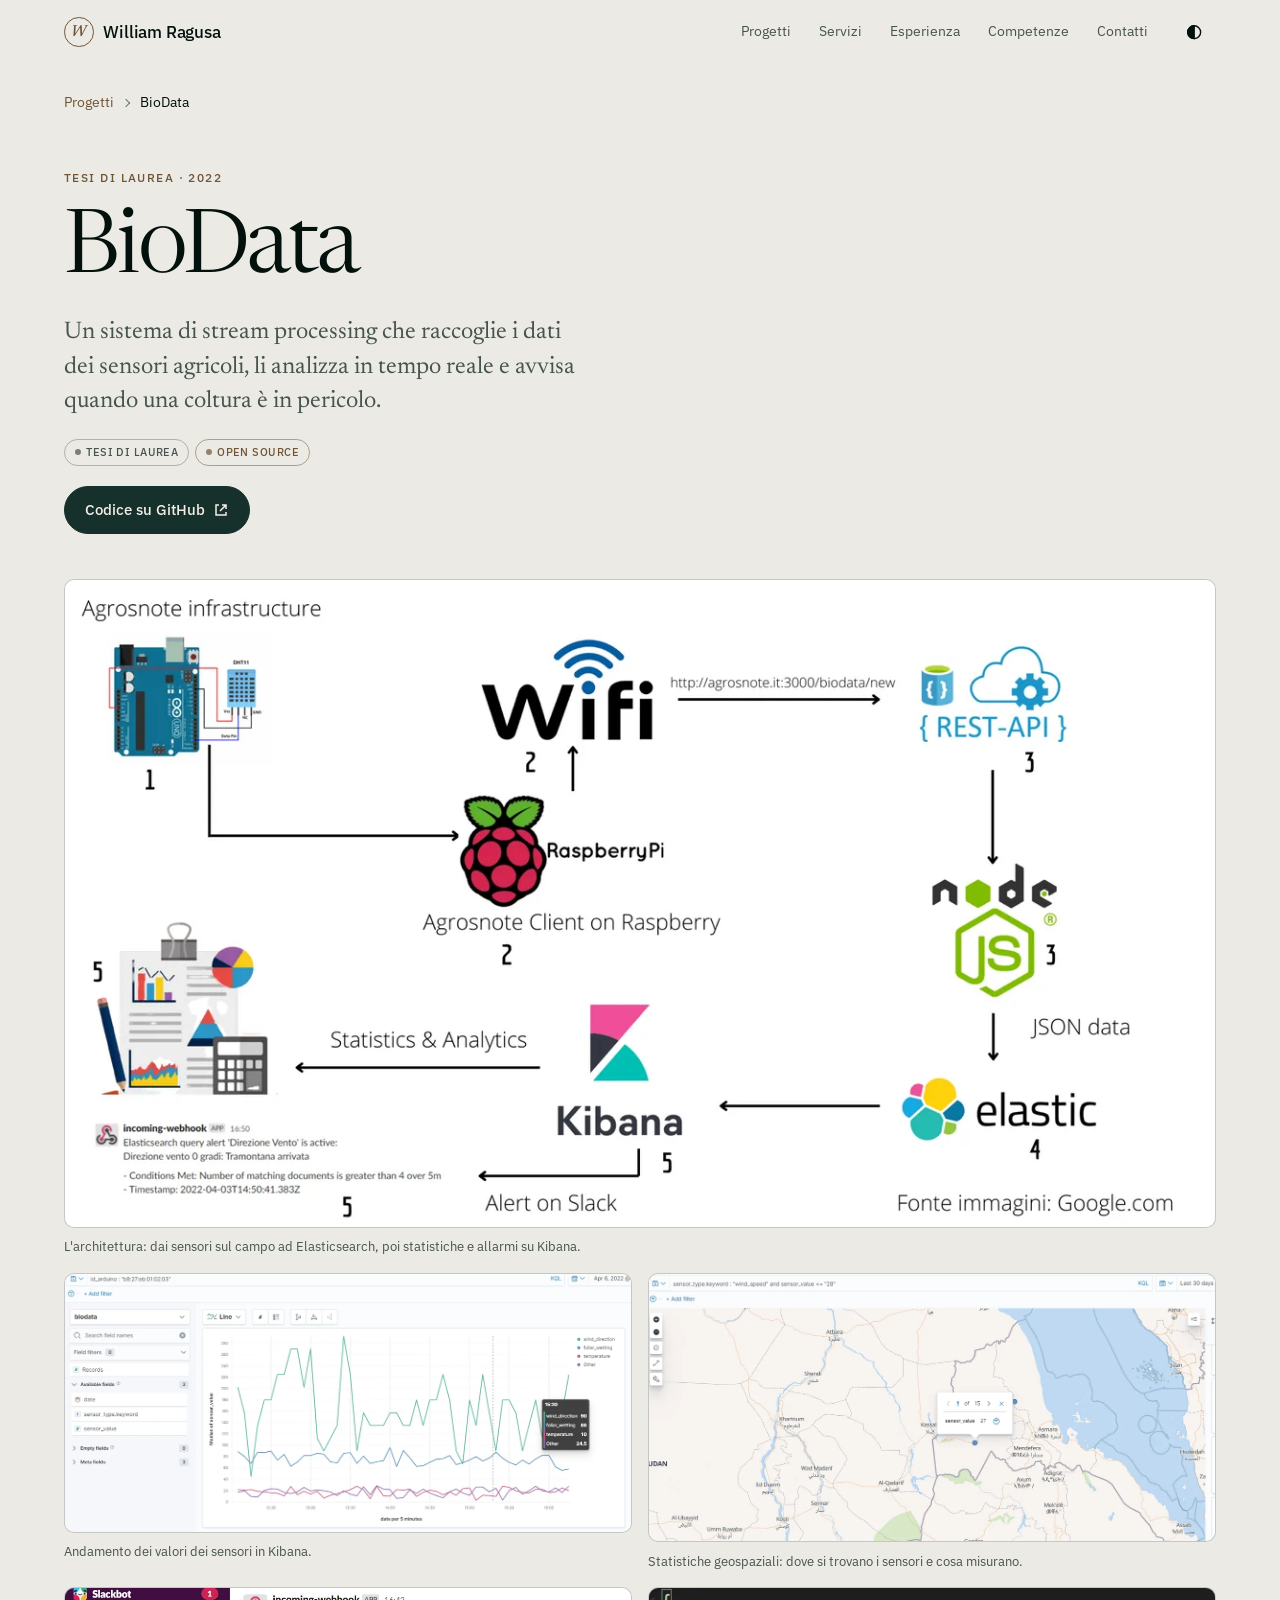
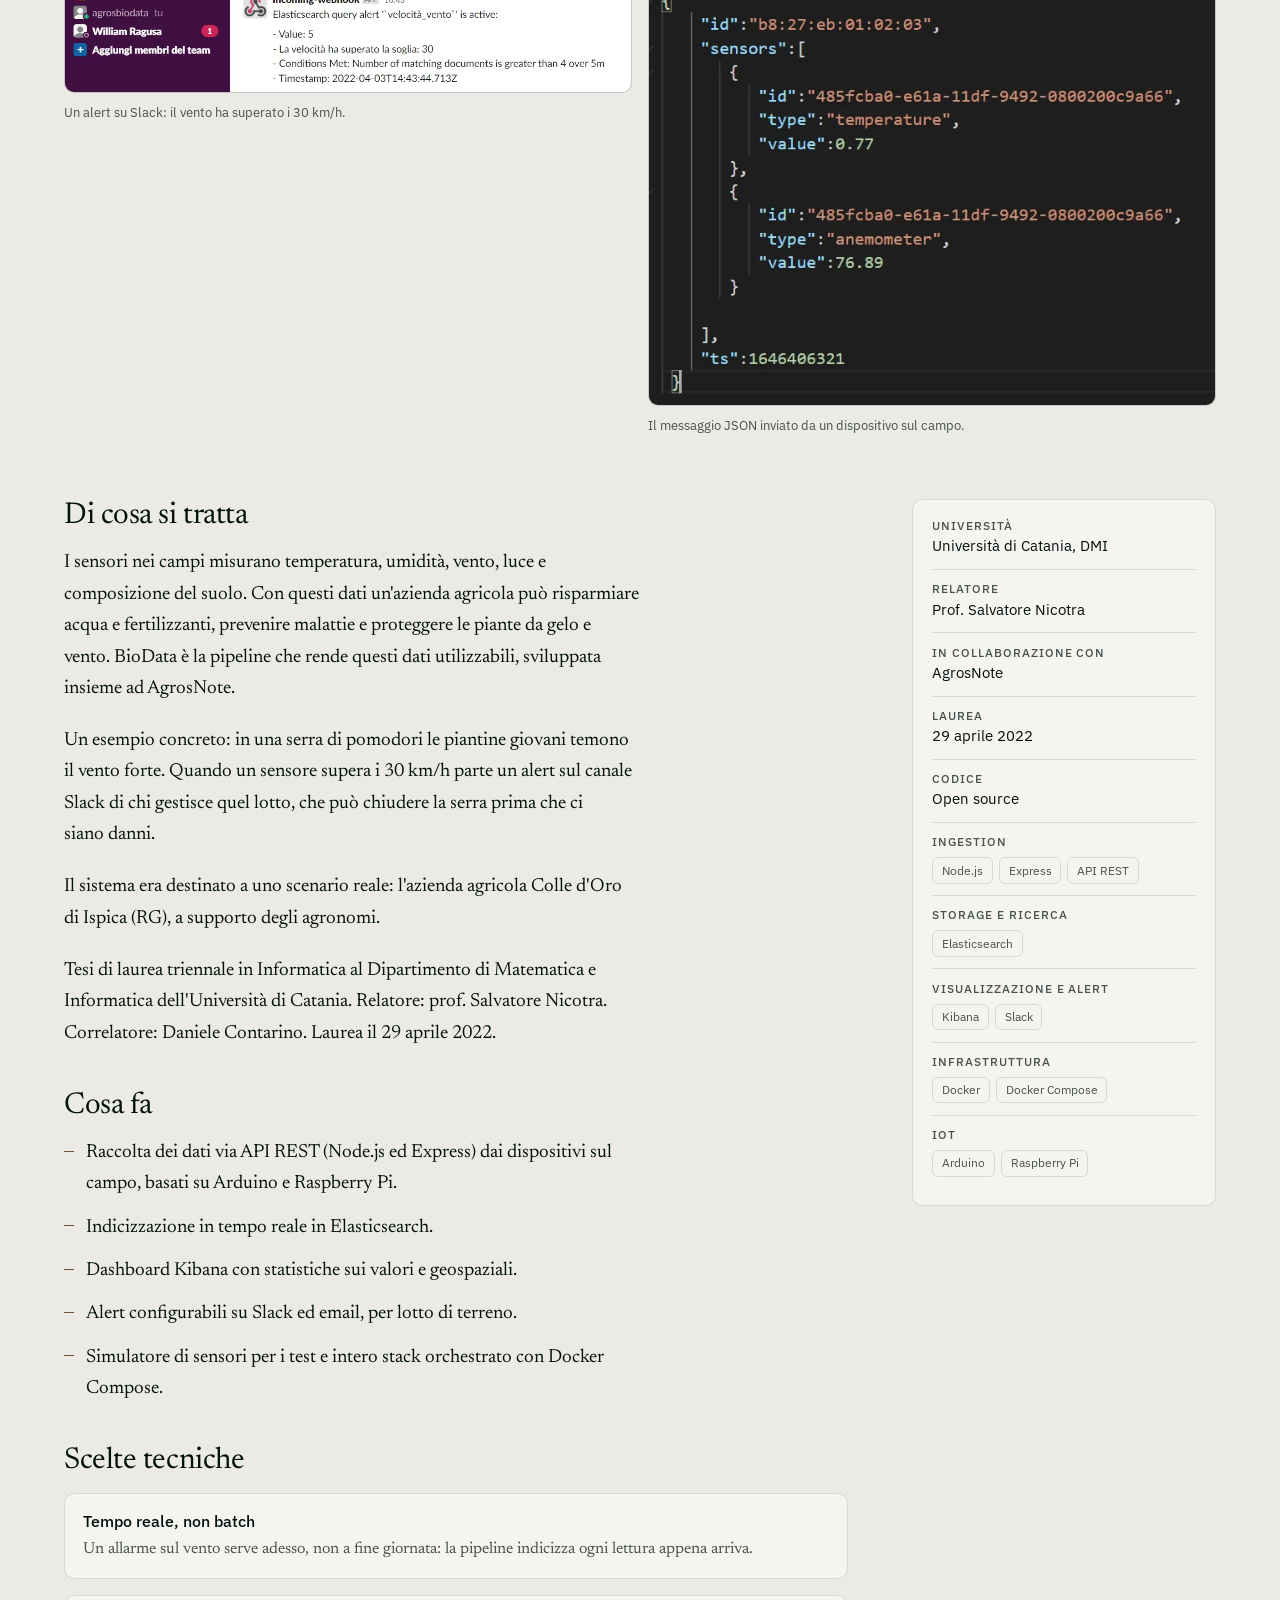
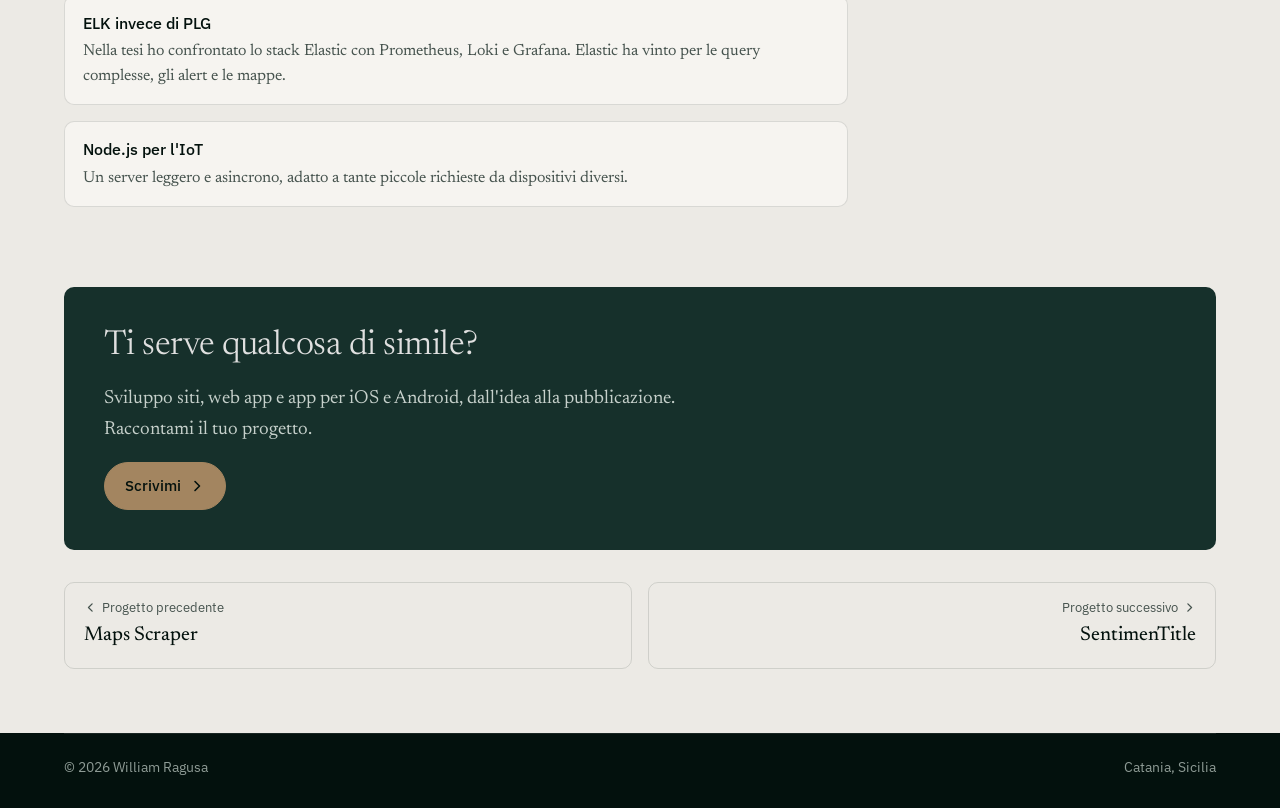
==== commit d3d23824: "Breadcrumb e icona chevron al posto delle frecce testuali Co-Authored-By: Claude Opus 5.5 <noreply@a" ====
--- a/progetti/biodata.html
+++ b/progetti/biodata.html
@@ -29,13 +29,13 @@
 <a class="skip-link" href="#main">Vai al contenuto</a>
 <header class="site-header">
   <nav class="nav wrap" aria-label="Principale">
-    <a href="../" class="brand"><span class="brand-mark" aria-hidden="true">W</span>William Ragusa</a>
+    <a href="../index.html" class="brand"><span class="brand-mark" aria-hidden="true">W</span>William Ragusa</a>
     <ul class="nav-list" id="nav-list" role="list">
-      <li><a href="../#progetti">Progetti</a></li>
-      <li><a href="../#servizi">Servizi</a></li>
-      <li><a href="../#esperienza">Esperienza</a></li>
-      <li><a href="../#competenze">Competenze</a></li>
-      <li><a href="../#contatti">Contatti</a></li>
+      <li><a href="../index.html#progetti">Progetti</a></li>
+      <li><a href="../index.html#servizi">Servizi</a></li>
+      <li><a href="../index.html#esperienza">Esperienza</a></li>
+      <li><a href="../index.html#competenze">Competenze</a></li>
+      <li><a href="../index.html#contatti">Contatti</a></li>
     </ul>
     <div class="nav-tools">
       <button class="icon-button theme-toggle" type="button" hidden><svg viewBox="0 0 20 20" fill="none" stroke="currentColor" stroke-width="1.5" aria-hidden="true"><circle cx="10" cy="10" r="7"/><path d="M10 3a7 7 0 0 0 0 14z" fill="currentColor"/></svg></button>
@@ -46,7 +46,12 @@
 
 <main id="main">
   <div class="wrap">
-    <p class="back"><a class="text-link" href="../#progetti">← Tutti i progetti</a></p>
+    <nav class="crumbs" aria-label="Percorso">
+      <ol role="list">
+        <li><a href="../index.html#progetti">Progetti</a></li>
+        <li aria-current="page">BioData</li>
+      </ol>
+    </nav>
     <header class="project-hero">
       <p class="eyebrow">Tesi di laurea · 2022</p>
       <h1>BioData</h1>
@@ -97,10 +102,10 @@
     <section class="cta-band" aria-labelledby="h-cta">
       <h2 id="h-cta">Ti serve qualcosa di simile?</h2>
       <p>Sviluppo siti, web app e app per iOS e Android, dall'idea alla pubblicazione. Raccontami il tuo progetto.</p>
-      <a class="btn btn-primary" href="../#contatti">Scrivimi<svg viewBox="0 0 16 16" fill="none" stroke="currentColor" stroke-width="1.5" aria-hidden="true"><path d="M3 8h10M9 4l4 4-4 4"/></svg></a>
+      <a class="btn btn-primary" href="../index.html#contatti">Scrivimi<svg class="chev" viewBox="0 0 16 16" aria-hidden="true" focusable="false"><path d="M6 3.5 10.5 8 6 12.5" fill="none" stroke="currentColor" stroke-width="1.6" stroke-linecap="round" stroke-linejoin="round"/></svg></a>
     </section>
   </div>
-  <nav class="pager wrap" aria-label="Altri progetti"><a class="prev" href="maps-scraper.html" rel="prev"><span>← Precedente</span><b>Maps Scraper</b></a><a class="next" href="sentimentitle.html" rel="next"><span>Successivo →</span><b>SentimenTitle</b></a></nav>
+  <nav class="pager wrap" aria-label="Altri progetti"><a class="prev" href="maps-scraper.html" rel="prev"><span class="pager-label"><svg class="chev chev-left" viewBox="0 0 16 16" aria-hidden="true" focusable="false"><path d="M6 3.5 10.5 8 6 12.5" fill="none" stroke="currentColor" stroke-width="1.6" stroke-linecap="round" stroke-linejoin="round"/></svg>Progetto precedente</span><b>Maps Scraper</b></a><a class="next" href="sentimentitle.html" rel="next"><span class="pager-label">Progetto successivo<svg class="chev" viewBox="0 0 16 16" aria-hidden="true" focusable="false"><path d="M6 3.5 10.5 8 6 12.5" fill="none" stroke="currentColor" stroke-width="1.6" stroke-linecap="round" stroke-linejoin="round"/></svg></span><b>SentimenTitle</b></a></nav>
 </main>
 
 <footer class="site-footer">
--- a/assets/css/site.css
+++ b/assets/css/site.css
@@ -221,6 +221,10 @@
 }
 .js .nav-list li:last-child a { border-bottom: 0; }
 
+/* ── Icona chevron: SVG con currentColor, si sposta di poco al passaggio del mouse ── */
+.chev { width: 1em; height: 1em; flex: none; transition: transform .25s var(--ease); }
+.chev-left { transform: scaleX(-1); }
+
 /* ── Pulsanti ── */
 .btn {
   display: inline-flex; align-items: center; justify-content: center; gap: .5rem;
@@ -236,13 +240,6 @@
 .btn-primary { background: var(--accent-fill); border-color: var(--accent-fill); color: var(--on-accent); }
 .btn-ghost { color: var(--text); }
 
-.text-link {
-  display: inline-flex; align-items: center; gap: .35rem;
-  min-height: var(--tap);
-  font: 500 .9375rem var(--sans);
-  color: var(--accent);
-  text-decoration-color: color-mix(in srgb, currentColor 40%, transparent);
-}
 
 /* ── Hero ── */
 .hero {
@@ -282,8 +279,6 @@
   font: .875rem/1.5 var(--sans);
   color: var(--muted);
 }
-.degree img,
-.degree svg { width: 3.6rem; height: auto; flex: none; color: var(--text); opacity: .9; }
 .degree strong { color: var(--text); font-weight: 500; }
 .degree a { color: inherit; }
 
@@ -314,7 +309,7 @@
 }
 .now b { display: block; font: 500 1rem/1.3 var(--sans); }
 .now span { display: block; font: .8125rem/1.4 var(--sans); color: var(--muted); }
-.now .arrow { color: var(--accent); }
+.now .arrow { color: var(--accent); width: 1.1rem; height: 1.1rem; }
 
 @media (prefers-reduced-motion: no-preference) {
   .hero-main > * { animation: sorgere .9s var(--ease) both; }
@@ -368,6 +363,7 @@
 .badge-oss { color: var(--accent); border-color: color-mix(in srgb, var(--accent) 50%, transparent); }
 .badge-private { color: var(--muted); }
 .badge-uni { color: var(--muted); }
+.badge-wip { color: var(--accent); border-style: dashed; }
 :root[data-theme="light"] .badge-live { color: #1E6B45; }
 @media (prefers-color-scheme: light) { :root:not([data-theme="dark"]) .badge-live { color: #1E6B45; } }
 
@@ -545,6 +541,8 @@
 .skills > div:first-child { border-top: 0; padding-top: 0; }
 .skills dt { font: 500 .9375rem var(--sans); }
 .skills dd { margin: 0; color: var(--muted); }
+.skills-sub { margin-bottom: 1.1rem; padding-top: .25rem; }
+.skills-note { display: block; font-weight: 400; font-size: .8125rem; color: var(--accent); }
 
 .spotlight {
   position: relative;
@@ -607,7 +605,26 @@
 }
 
 /* ── Pagina progetto ── */
-.back { margin-top: 1.25rem; }
+/* Breadcrumb: separatore disegnato in CSS, pagina corrente non cliccabile */
+.crumbs { margin-top: 1rem; font: .875rem/1.4 var(--sans); }
+.crumbs ol { display: flex; flex-wrap: wrap; align-items: center; }
+.crumbs li { display: inline-flex; align-items: center; color: var(--muted); }
+.crumbs li + li::before {
+  content: "";
+  width: .375rem; height: .375rem;
+  margin: 0 .7rem 0 .55rem;
+  border-top: 1.5px solid currentColor;
+  border-right: 1.5px solid currentColor;
+  transform: rotate(45deg);
+  opacity: .55;
+}
+.crumbs a {
+  display: inline-flex; align-items: center;
+  min-height: var(--tap);
+  color: var(--accent);
+  text-decoration: none;
+}
+.crumbs [aria-current="page"] { color: var(--text); }
 .project-hero { display: grid; gap: 1.25rem; padding-block: clamp(1.5rem, 5vh, 3.5rem) clamp(2rem, 5vh, 3rem); }
 .project-hero h1 {
   font-size: clamp(2.75rem, 1.6rem + 5vw, 5.5rem);
@@ -628,6 +645,7 @@
   background: var(--surface-2);
 }
 .shot img { width: 100%; height: auto; }
+.shot-logo { max-width: 40rem; }
 .media-row { display: grid; gap: 1rem; }
 
 .phone {
@@ -642,28 +660,13 @@
 .phone > * { border-radius: 1.9rem; overflow: hidden; width: 100%; height: auto; }
 .phone video { aspect-ratio: 480 / 1044; object-fit: cover; background: #000; }
 
-.embed {
-  width: 100%; max-width: 34rem;
+.video-wide {
   border: 1px solid var(--line);
   border-radius: var(--radius);
   overflow: hidden;
-  background: #fff;
-}
-.embed iframe { width: 100%; height: 640px; border: 0; }
-.embed:has(.embed-facade) { background: var(--verde); border-color: transparent; }
-.embed-facade {
-  display: grid; gap: .9rem; justify-items: start;
-  padding: clamp(1.5rem, 5vw, 2.5rem);
-  min-height: 18rem; align-content: end;
-  color: #E0E0E0;
-  background:
-    radial-gradient(circle at 85% 20%, rgba(163, 133, 96, .18), transparent 45%),
-    var(--verde);
-}
-.embed-facade .eyebrow { color: #C9AD86; }
-.embed-title { font-size: clamp(1.25rem, 1.1rem + .6vw, 1.625rem); line-height: 1.3; font-weight: 350; max-width: 26ch; }
-.embed-facade .btn-primary { background: var(--ottone); border-color: var(--ottone); color: var(--verde-nero); }
-.embed-privacy { font: .8125rem/1.5 var(--sans); color: #A9B6B0; }
+  background: #000;
+}
+.video-wide video { width: 100%; height: auto; aspect-ratio: 1706 / 720; }
 
 .project-body { display: grid; gap: 2.5rem; padding-bottom: clamp(3rem, 7vw, 5rem); }
 .project-body h2 { font-size: clamp(1.5rem, 1.3rem + .8vw, 1.875rem); font-weight: 400; letter-spacing: -.015em; margin-bottom: .85rem; }
@@ -709,7 +712,8 @@
   border-radius: var(--radius);
   text-decoration: none;
 }
-.pager span { font: .8125rem var(--sans); color: var(--muted); }
+.pager-label { display: inline-flex; align-items: center; gap: .3rem; font: .8125rem var(--sans); color: var(--muted); }
+.pager .next .pager-label { justify-content: flex-end; }
 .pager b { font-weight: 450; font-size: 1.25rem; }
 .pager .next { text-align: right; }
 
@@ -744,6 +748,9 @@
   .now a:hover { color: inherit; }
   .now a:hover b { color: var(--accent); }
   .pager a:hover { border-color: var(--accent); color: inherit; }
+  a:hover > .chev, a:hover .pager-label .chev, .now a:hover .chev { transform: translateX(3px); }
+  a:hover .pager-label .chev-left { transform: scaleX(-1) translateX(3px); }
+  .crumbs a:hover { text-decoration: underline; text-underline-offset: .22em; }
   .contact a:hover, .spotlight a:hover { color: #C9AD86; }
   .cta-band .btn-primary:hover { color: var(--verde-nero); }
   .copy:hover { border-color: rgba(224, 224, 224, .75); }
@@ -781,7 +788,7 @@
 
 @media (min-width: 64em) {
   .hero { grid-template-columns: minmax(0, 1fr) minmax(0, 20rem); align-items: end; column-gap: 4rem; }
-  .split { display: grid; grid-template-columns: minmax(0, 1fr) minmax(0, 1.35fr); gap: 3rem; align-items: start; }
+  .split { display: grid; grid-template-columns: minmax(0, 1.15fr) minmax(0, 1fr); gap: 3.5rem; align-items: start; }
   .project-body { grid-template-columns: minmax(0, 1fr) minmax(0, 19rem); column-gap: 4rem; }
   .facts { position: sticky; top: calc(var(--nav-h) + 1.5rem); }
   .media.has-phone { grid-template-columns: minmax(0, 300px) minmax(0, 1fr); align-items: center; column-gap: 4rem; }
@@ -806,15 +813,8 @@
   tab-size: 4;
 }
 
-/* Logo UniCT: maschera SVG colorata con currentColor, così segue il tema */
-.unict-logo {
-  display: inline-block;
-  flex: none;
-  width: 7.5rem;
-  aspect-ratio: 940 / 330;
-  background-color: currentColor;
-  -webkit-mask: url("../img/unict.svg") center / contain no-repeat;
-  mask: url("../img/unict.svg") center / contain no-repeat;
-}
-.degree .unict-logo { color: var(--text); opacity: .9; }
-.edu-logo { display: block; width: 6.5rem; margin-bottom: .75rem; color: var(--text); opacity: .85; }
+/* Logo UniCT: SVG chiaro, invertito nel tema chiaro (le maschere CSS non funzionano da file://) */
+.unict-logo { display: block; flex: none; width: 7.5rem; height: auto; aspect-ratio: 940 / 330; opacity: .9; }
+.edu-logo { width: 6.5rem; margin-bottom: .75rem; opacity: .85; }
+:root[data-theme="light"] .unict-logo { filter: invert(1); }
+@media (prefers-color-scheme: light) { :root:not([data-theme="dark"]) .unict-logo { filter: invert(1); } }
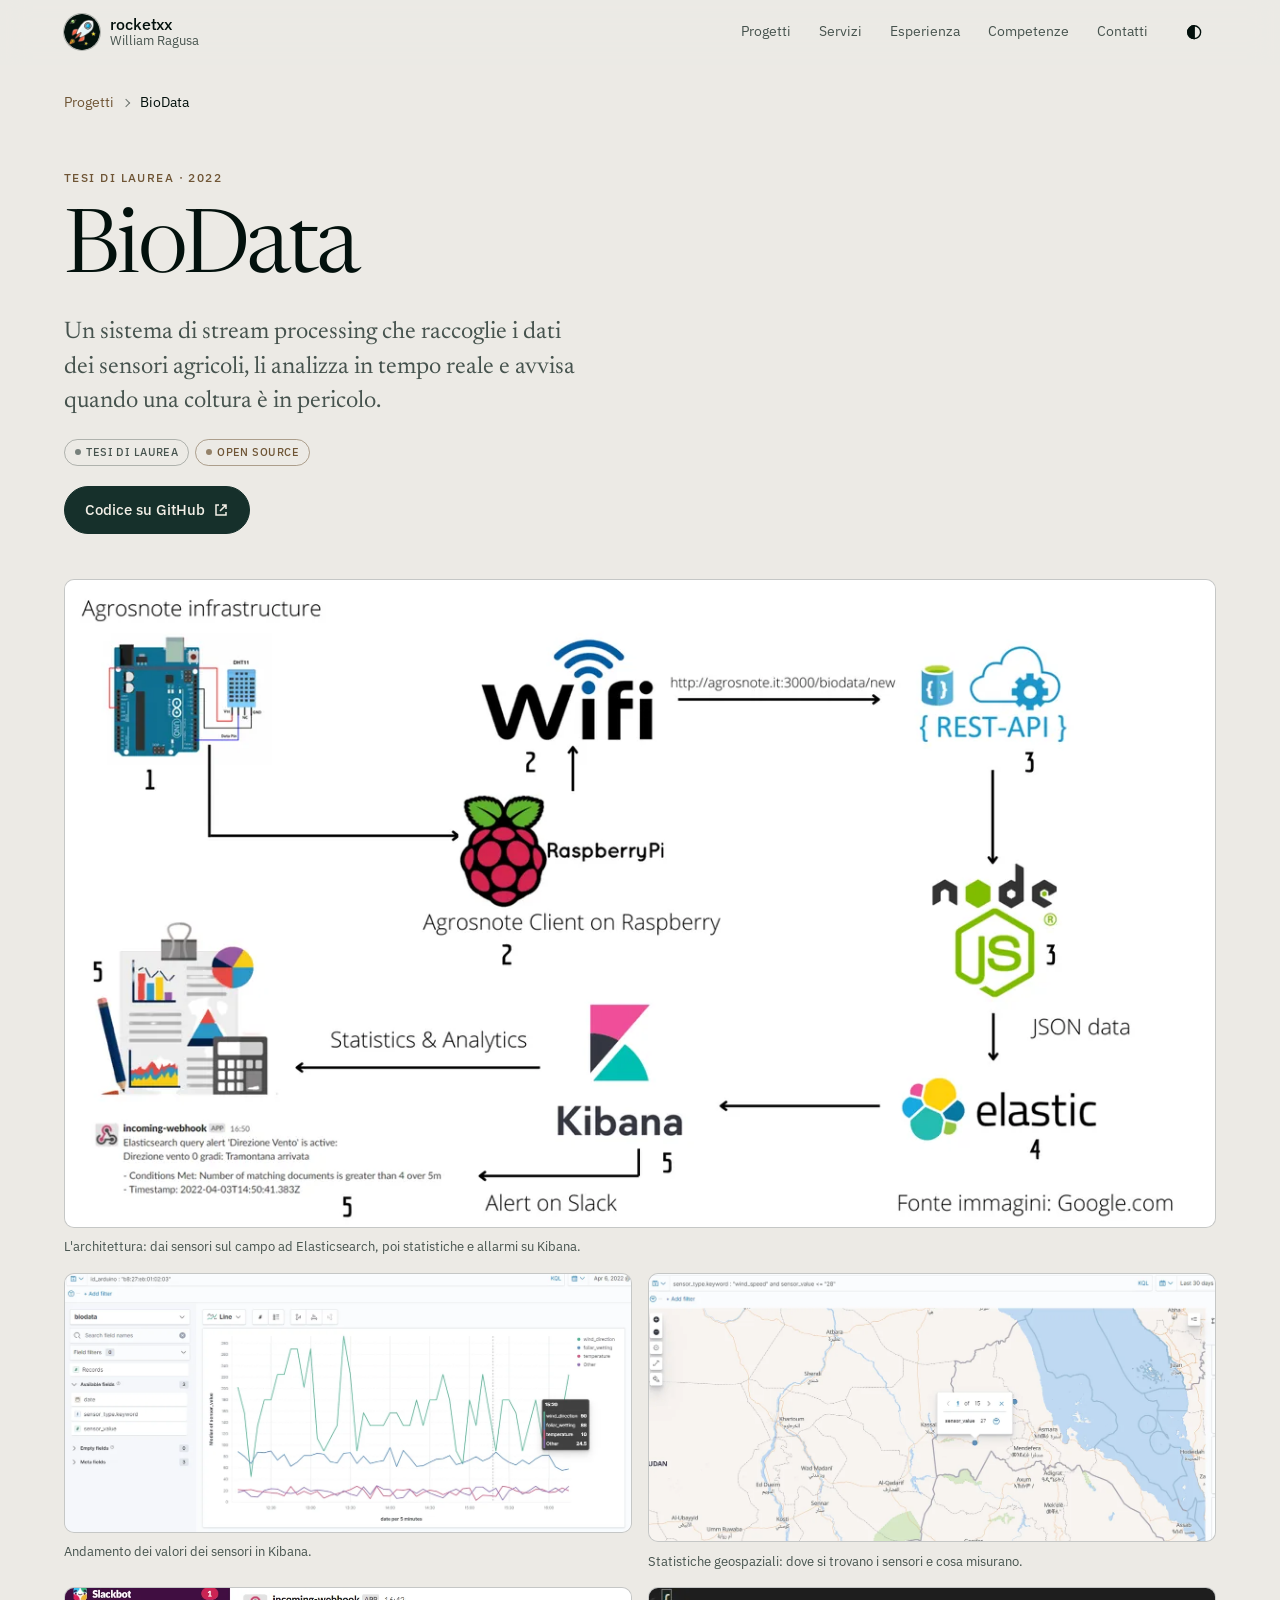
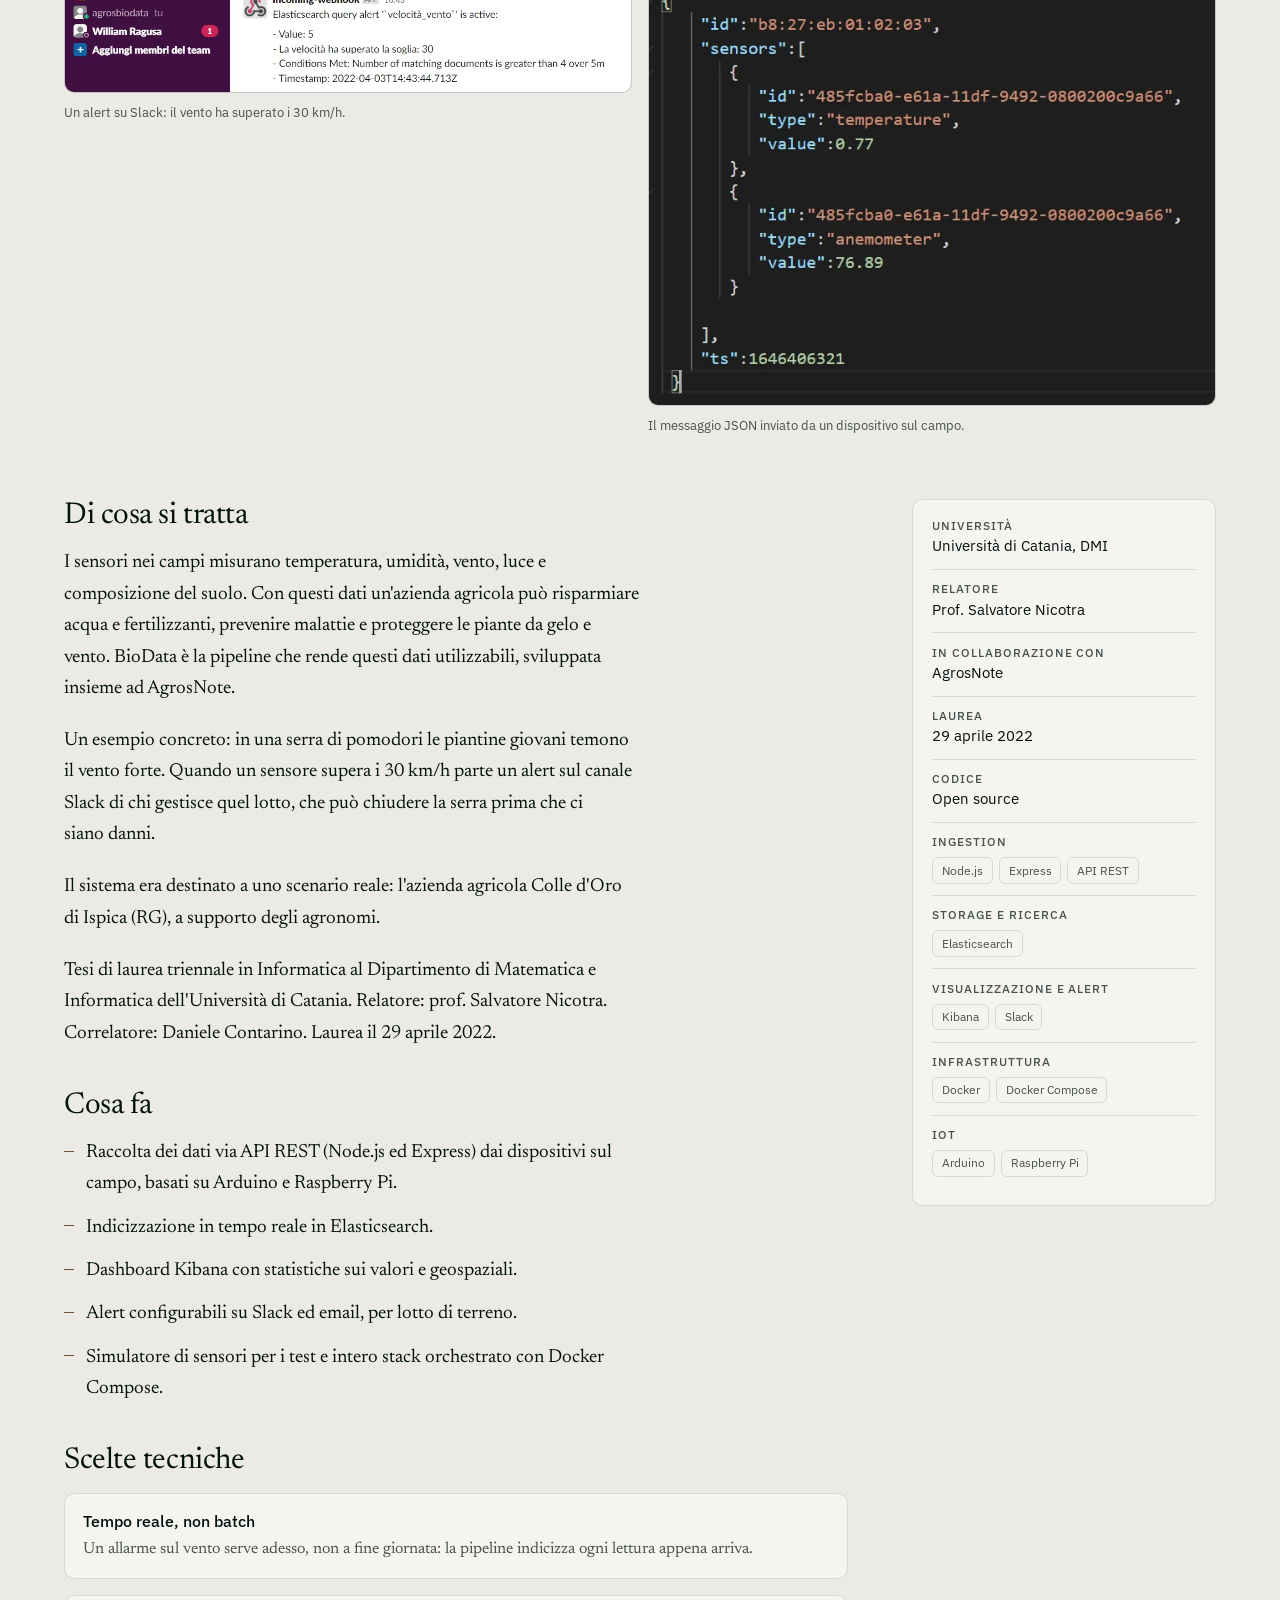
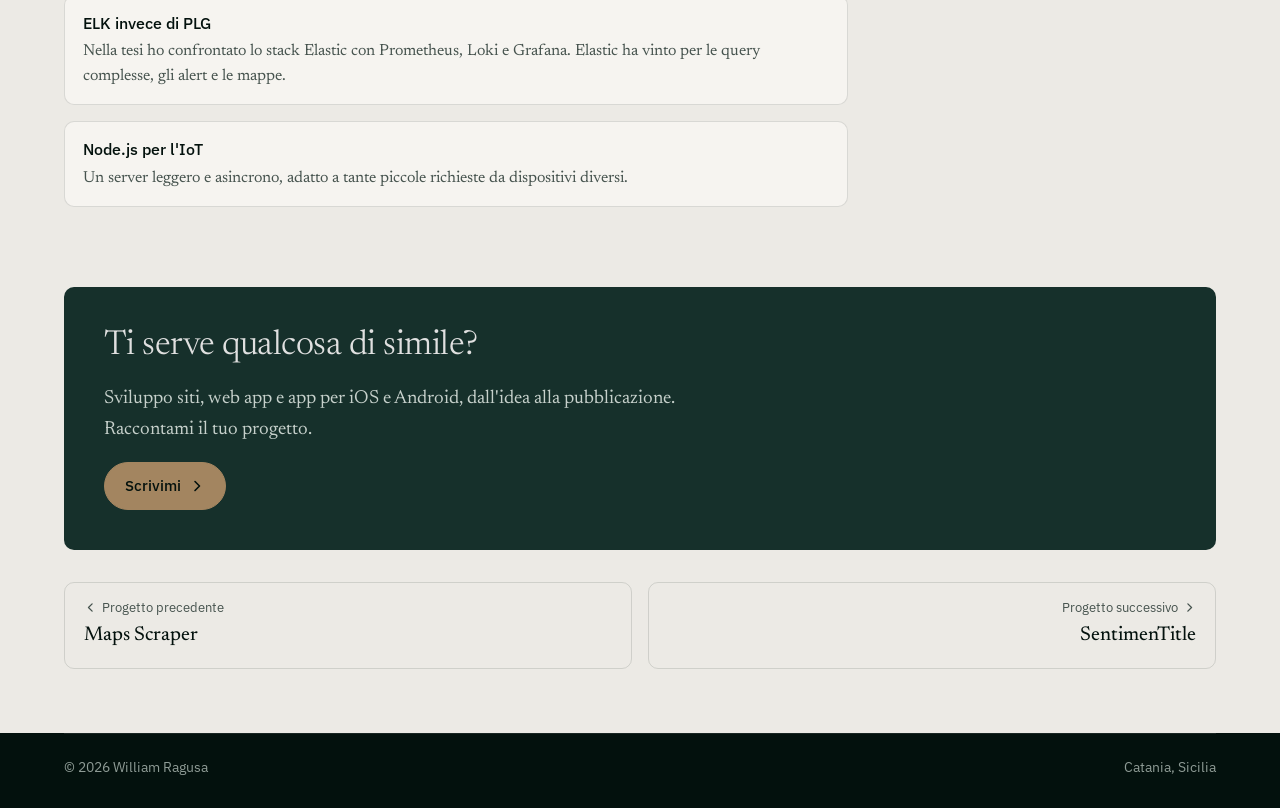
==== commit c3a4cda3: "Logo con avatar, rocketxx e nome; favicon con versione per superare la cache Co-Authored-By: Claude " ====
--- a/progetti/biodata.html
+++ b/progetti/biodata.html
@@ -17,7 +17,9 @@
   <meta property="og:description" content="Un sistema di stream processing che raccoglie i dati dei sensori agricoli, li analizza in tempo reale e avvisa quando una coltura è in pericolo.">
   <meta property="og:image" content="https://rocketxx.github.io/og-image.png">
   <meta name="twitter:card" content="summary_large_image">
-  <link rel="icon" href="../assets/img/favicon.svg" type="image/svg+xml">
+  <link rel="icon" href="../favicon.ico?v=2" sizes="any">
+  <link rel="icon" href="../assets/img/favicon-32.png?v=2" type="image/png" sizes="32x32">
+  <link rel="apple-touch-icon" href="../assets/img/apple-touch-icon.png?v=2">
   <link rel="preconnect" href="https://fonts.googleapis.com">
   <link rel="preconnect" href="https://fonts.gstatic.com" crossorigin>
   <link href="https://fonts.googleapis.com/css2?family=IBM+Plex+Sans:wght@400;500&family=Newsreader:ital,opsz,wght@0,6..72,300..600;1,6..72,300..600&display=swap" rel="stylesheet">
@@ -29,7 +31,7 @@
 <a class="skip-link" href="#main">Vai al contenuto</a>
 <header class="site-header">
   <nav class="nav wrap" aria-label="Principale">
-    <a href="../index.html" class="brand"><span class="brand-mark" aria-hidden="true">W</span>William Ragusa</a>
+    <a href="../index.html" class="brand"><img class="brand-avatar" src="../assets/img/avatar.webp" alt="" width="36" height="36"><span class="brand-text"><b>rocketxx</b><span>William Ragusa</span></span></a>
     <ul class="nav-list" id="nav-list" role="list">
       <li><a href="../index.html#progetti">Progetti</a></li>
       <li><a href="../index.html#servizi">Servizi</a></li>
--- a/assets/css/site.css
+++ b/assets/css/site.css
@@ -163,21 +163,20 @@
   display: flex; align-items: center; gap: 1rem;
 }
 .brand {
-  display: inline-flex; align-items: center; gap: .6rem;
+  display: inline-flex; align-items: center; gap: .65rem;
   min-height: var(--tap);
-  font: 500 1.0625rem var(--sans);
-  letter-spacing: -.01em;
   text-decoration: none;
   margin-right: auto;
 }
-.brand-mark {
-  display: grid; place-items: center;
-  width: 1.85rem; height: 1.85rem;
-  border: 1px solid var(--accent);
+.brand-avatar {
+  width: 2.25rem; height: 2.25rem;
   border-radius: 50%;
-  font: italic 500 1rem/1 var(--serif);
-  color: var(--accent);
-}
+  box-shadow: 0 0 0 1px var(--line-strong);
+  flex: none;
+}
+.brand-text { display: grid; line-height: 1.15; font-family: var(--sans); }
+.brand-text b { font-size: 1rem; font-weight: 500; letter-spacing: -.01em; }
+.brand-text span { font-size: .8125rem; color: var(--muted); }
 
 .nav-tools { display: flex; align-items: center; gap: .25rem; }
 .icon-button,
@@ -647,6 +646,22 @@
 .shot img { width: 100%; height: auto; }
 .shot-logo { max-width: 40rem; }
 .media-row { display: grid; gap: 1rem; }
+/* Tre media verticali: carosello a scorrimento su mobile, tre colonne da tablet */
+.media-trio {
+  display: grid;
+  grid-auto-flow: column;
+  grid-auto-columns: minmax(16rem, 78%);
+  gap: 1rem;
+  overflow-x: auto;
+  scroll-snap-type: x mandatory;
+  margin-inline: calc(var(--gutter) * -1);
+  padding: 0 var(--gutter) .5rem;
+  scroll-padding-inline: var(--gutter);
+  scrollbar-width: thin;
+}
+.media-trio figure { scroll-snap-align: start; }
+.media-trio .shot img,
+.media-trio .shot video { width: 100%; aspect-ratio: 3 / 4; height: auto; object-fit: cover; display: block; }
 
 .phone {
   width: min(100%, 300px);
@@ -782,6 +797,7 @@
   .skills > div { grid-template-columns: minmax(0, 12rem) minmax(0, 1fr); gap: .25rem 2rem; }
 
   .media-row { grid-template-columns: repeat(2, minmax(0, 1fr)); align-items: start; }
+  .media-trio { grid-auto-flow: row; grid-template-columns: repeat(3, minmax(0, 1fr)); overflow: visible; margin-inline: 0; padding: 0; }
   .pager { grid-template-columns: 1fr 1fr; }
   .pager .next { grid-column: 2; }
 }
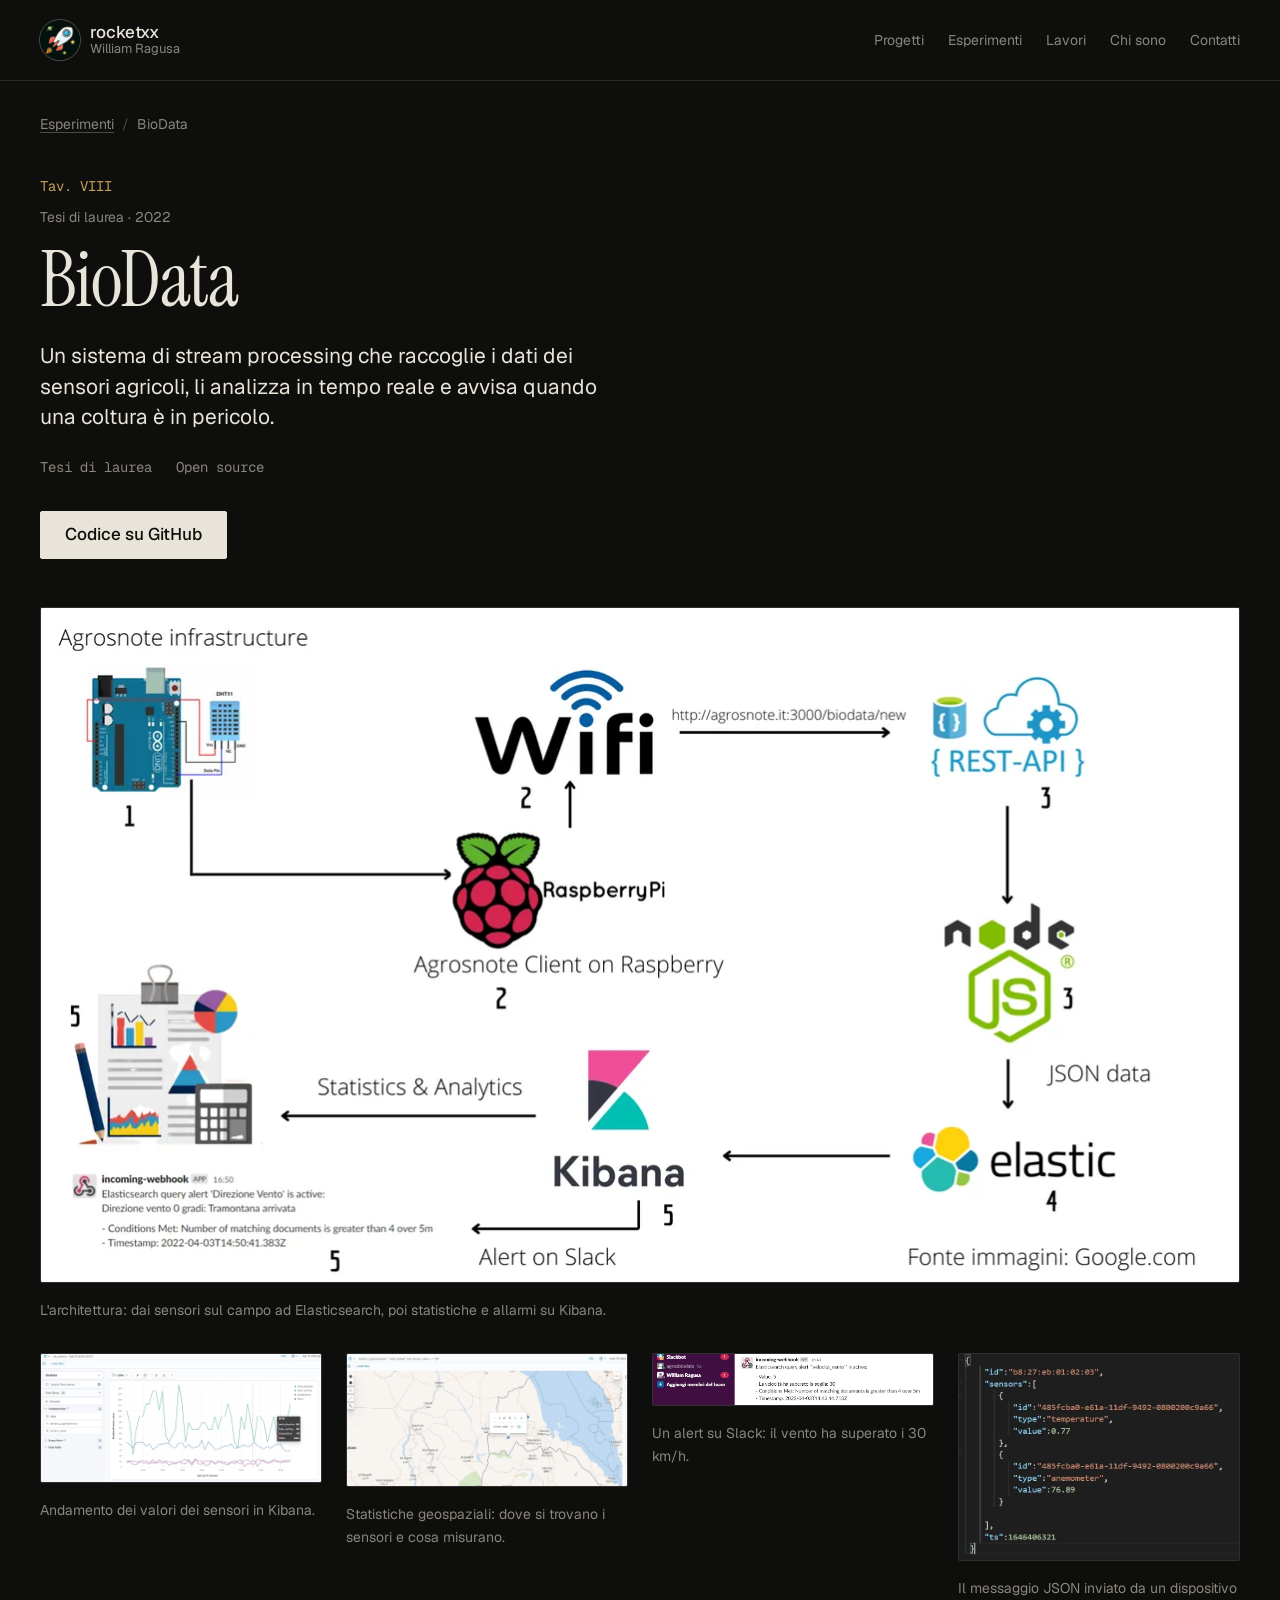
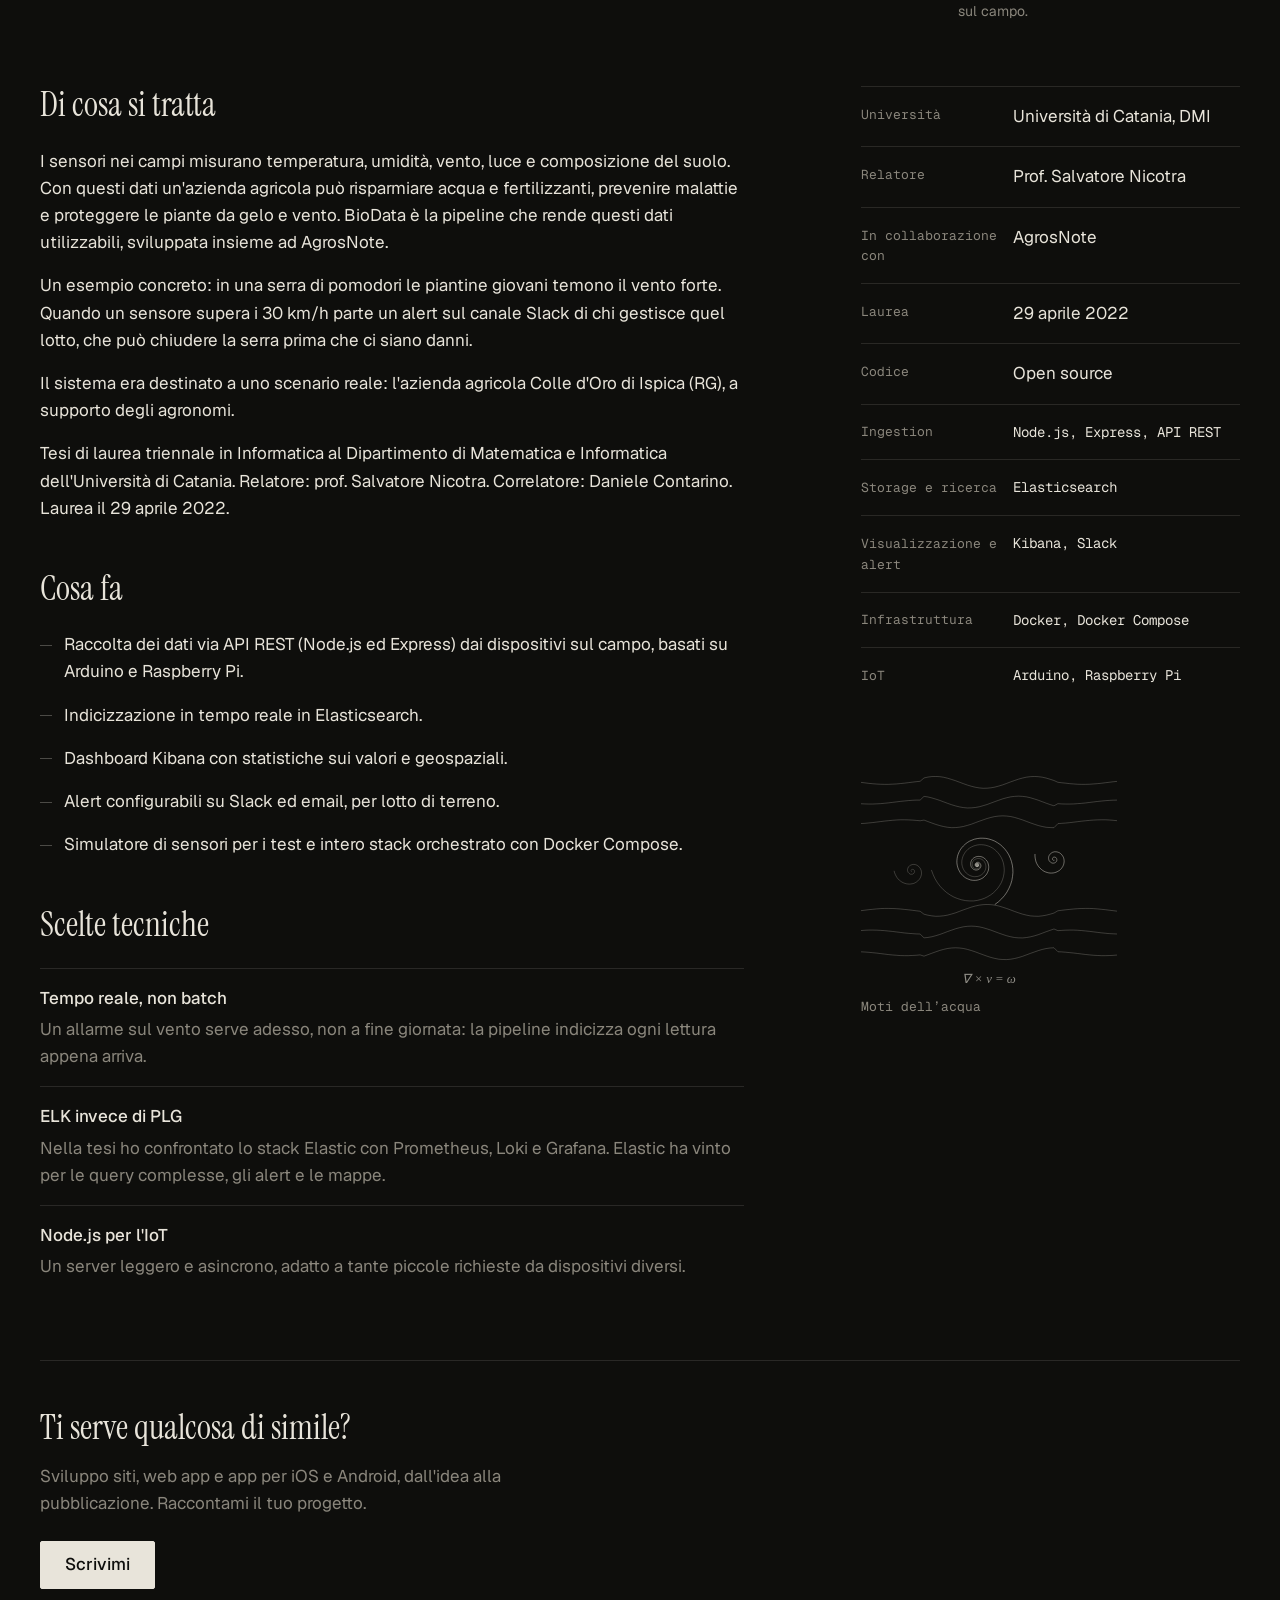
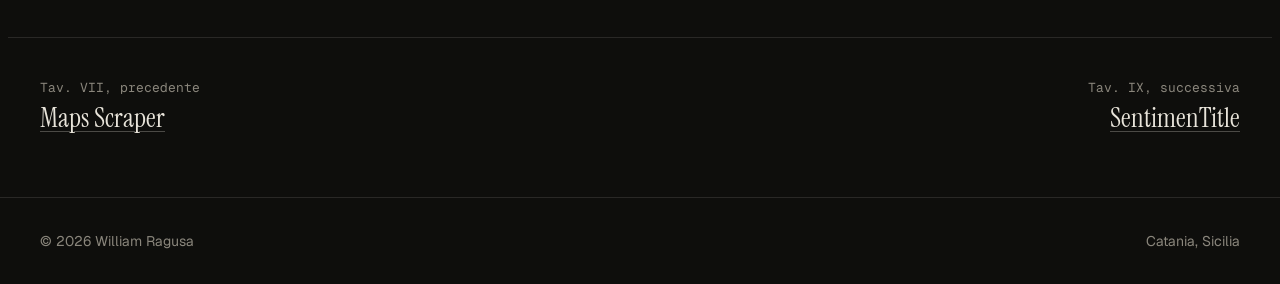
==== commit d1807e41: "restyling" ====
--- a/progetti/biodata.html
+++ b/progetti/biodata.html
@@ -1,123 +1,229 @@
-<!DOCTYPE html>
+<!doctype html>
 <html lang="it">
-<head>
-  <meta charset="UTF-8">
-  <meta name="viewport" content="width=device-width, initial-scale=1">
-  <title>BioData · Tesi di laurea · 2022 · William Ragusa</title>
-  <meta name="description" content="Un sistema di stream processing che raccoglie i dati dei sensori agricoli, li analizza in tempo reale e avvisa quando una coltura è in pericolo.">
-  <meta name="theme-color" content="#03110D" media="(prefers-color-scheme: dark)">
-  <meta name="theme-color" content="#ECEAE5" media="(prefers-color-scheme: light)">
-  <meta name="author" content="William Ragusa">
-  <link rel="canonical" href="https://rocketxx.github.io/progetti/biodata.html">
-  <meta property="og:type" content="website">
-  <meta property="og:url" content="https://rocketxx.github.io/progetti/biodata.html">
-  <meta property="og:site_name" content="William Ragusa">
-  <meta property="og:locale" content="it_IT">
-  <meta property="og:title" content="BioData · Tesi di laurea · 2022 · William Ragusa">
-  <meta property="og:description" content="Un sistema di stream processing che raccoglie i dati dei sensori agricoli, li analizza in tempo reale e avvisa quando una coltura è in pericolo.">
-  <meta property="og:image" content="https://rocketxx.github.io/og-image.png">
-  <meta name="twitter:card" content="summary_large_image">
-  <link rel="icon" href="../favicon.ico?v=2" sizes="any">
-  <link rel="icon" href="../assets/img/favicon-32.png?v=2" type="image/png" sizes="32x32">
-  <link rel="apple-touch-icon" href="../assets/img/apple-touch-icon.png?v=2">
-  <link rel="preconnect" href="https://fonts.googleapis.com">
-  <link rel="preconnect" href="https://fonts.gstatic.com" crossorigin>
-  <link href="https://fonts.googleapis.com/css2?family=IBM+Plex+Sans:wght@400;500&family=Newsreader:ital,opsz,wght@0,6..72,300..600;1,6..72,300..600&display=swap" rel="stylesheet">
-  <script>document.documentElement.classList.add('js');try{var t=localStorage.getItem('theme');if(t==='light'||t==='dark')document.documentElement.dataset.theme=t}catch(e){}</script>
-  <link rel="stylesheet" href="../assets/css/site.css">
-  <script type="application/ld+json">{"@context": "https://schema.org", "@type": "SoftwareSourceCode", "name": "BioData", "description": "Un sistema di stream processing che raccoglie i dati dei sensori agricoli, li analizza in tempo reale e avvisa quando una coltura è in pericolo.", "url": "https://rocketxx.github.io/progetti/biodata.html", "author": {"@type": "Person", "name": "William Ragusa", "url": "https://rocketxx.github.io/"}, "inLanguage": "it", "codeRepository": "https://github.com/rocketxx/biodata_tesi"}</script>
-</head>
-<body>
-<a class="skip-link" href="#main">Vai al contenuto</a>
-<header class="site-header">
-  <nav class="nav wrap" aria-label="Principale">
-    <a href="../index.html" class="brand"><img class="brand-avatar" src="../assets/img/avatar.webp" alt="" width="36" height="36"><span class="brand-text"><b>rocketxx</b><span>William Ragusa</span></span></a>
-    <ul class="nav-list" id="nav-list" role="list">
-      <li><a href="../index.html#progetti">Progetti</a></li>
-      <li><a href="../index.html#servizi">Servizi</a></li>
-      <li><a href="../index.html#esperienza">Esperienza</a></li>
-      <li><a href="../index.html#competenze">Competenze</a></li>
-      <li><a href="../index.html#contatti">Contatti</a></li>
-    </ul>
-    <div class="nav-tools">
-      <button class="icon-button theme-toggle" type="button" hidden><svg viewBox="0 0 20 20" fill="none" stroke="currentColor" stroke-width="1.5" aria-hidden="true"><circle cx="10" cy="10" r="7"/><path d="M10 3a7 7 0 0 0 0 14z" fill="currentColor"/></svg></button>
-      <button class="menu-toggle" type="button" aria-expanded="false" aria-controls="nav-list">Menu</button>
-    </div>
-  </nav>
-</header>
-
-<main id="main">
-  <div class="wrap">
-    <nav class="crumbs" aria-label="Percorso">
-      <ol role="list">
-        <li><a href="../index.html#progetti">Progetti</a></li>
-        <li aria-current="page">BioData</li>
-      </ol>
-    </nav>
-    <header class="project-hero">
-      <p class="eyebrow">Tesi di laurea · 2022</p>
-      <h1>BioData</h1>
-      <p class="project-lead">Un sistema di stream processing che raccoglie i dati dei sensori agricoli, li analizza in tempo reale e avvisa quando una coltura è in pericolo.</p>
-      <p class="badges"><span class="badge badge-uni">Tesi di laurea</span><span class="badge badge-oss">Open source</span></p>
-      <div class="project-actions"><a class="btn btn-primary" href="https://github.com/rocketxx/biodata_tesi">Codice su GitHub<svg viewBox="0 0 16 16" fill="none" stroke="currentColor" stroke-width="1.5" aria-hidden="true"><path d="M6 3H3v10h10v-3M9 3h4v4M13 3 7 9"/></svg></a></div>
-      
+  <head>
+    <meta charset="utf-8" />
+    <meta name="viewport" content="width=device-width, initial-scale=1" />
+    <title>BioData · Tesi di laurea · 2022 · William Ragusa</title>
+    <meta name="description" content="Un sistema di stream processing che raccoglie i dati dei sensori agricoli, li analizza in tempo reale e avvisa quando una coltura è in pericolo." />
+    <meta name="author" content="William Ragusa" />
+    <meta name="theme-color" content="#0E0E0C" />
+    <link href="https://rocketxx.github.io/progetti/biodata.html" rel="canonical"/>
+    <meta content="website" property="og:type"/>
+    <meta content="https://rocketxx.github.io/progetti/biodata.html" property="og:url"/>
+    <meta content="William Ragusa" property="og:site_name"/>
+    <meta content="it_IT" property="og:locale"/>
+    <meta content="BioData · Tesi di laurea · 2022 · William Ragusa" property="og:title"/>
+    <meta content="Un sistema di stream processing che raccoglie i dati dei sensori agricoli, li analizza in tempo reale e avvisa quando una coltura è in pericolo." property="og:description"/>
+    <meta content="https://rocketxx.github.io/og-image.png" property="og:image"/>
+    <meta content="summary_large_image" name="twitter:card"/>
+    <link rel="icon" href="../favicon.svg" type="image/svg+xml" />
+    <link rel="icon" href="../favicon.ico" sizes="32x32" />
+    <link rel="apple-touch-icon" href="../assets/img/apple-touch-icon.png" />
+    <link rel="preload" href="../assets/fonts/instrument-serif-latin.woff2" as="font" type="font/woff2" crossorigin />
+    <link rel="stylesheet" href="../assets/css/style.css" />
+    <script type="application/ld+json">
+      {
+        "@context": "https://schema.org",
+        "@type": "SoftwareSourceCode",
+        "name": "BioData",
+        "description": "Un sistema di stream processing che raccoglie i dati dei sensori agricoli, li analizza in tempo reale e avvisa quando una coltura è in pericolo.",
+        "url": "https://rocketxx.github.io/progetti/biodata.html",
+        "author": {
+          "@type": "Person",
+          "name": "William Ragusa",
+          "url": "https://rocketxx.github.io/"
+        },
+        "inLanguage": "it",
+        "codeRepository": "https://github.com/rocketxx/biodata_tesi"
+      }
+    </script>
+  </head>
+  <body>
+    <a class="skip-link" href="#main">Vai al contenuto</a>
+    <header class="site-header">
+      <div class="wrap">
+        <a class="brand" href="../index.html">
+          <img class="brand-avatar" src="../assets/img/avatar.webp" alt="" width="40" height="40" />
+          <span class="brand-text"><b>rocketxx</b><span>William Ragusa</span></span>
+        </a>
+        <nav class="site-nav" aria-label="Sezioni">
+          <ul role="list">
+            <li><a href="../index.html#progetti">Progetti</a></li>
+            <li><a href="../index.html#esperimenti">Esperimenti</a></li>
+            <li><a href="../index.html#lavori">Lavori</a></li>
+            <li><a href="../index.html#chi-sono">Chi sono</a></li>
+            <li><a href="../index.html#contatti">Contatti</a></li>
+          </ul>
+        </nav>
+        <details class="indice">
+          <summary>Indice</summary>
+          <nav aria-label="Indice">
+            <ol role="list">
+              <li><a href="../index.html#progetti"><span>Progetti in produzione</span><span class="leader"></span><span class="ref">Tav. II–III</span></a></li>
+              <li><a href="../index.html#esperimenti"><span>Esperimenti</span><span class="leader"></span><span class="ref">Tav. IV–IX</span></a></li>
+              <li><a href="../index.html#lavori"><span>Lavori</span><span class="leader"></span><span class="ref">Tav. X–XI</span></a></li>
+              <li><a href="../index.html#chi-sono"><span>Chi sono</span><span class="leader"></span><span class="ref">percorso</span></a></li>
+              <li><a href="../index.html#contatti"><span>Contatti</span><span class="leader"></span><span class="ref">email</span></a></li>
+            </ol>
+          </nav>
+        </details>
+      </div>
     </header>
 
-      <div class="media">
-        <figure>
-          <a class="shot" href="../assets/img/progetti/biodata/architettura.webp"><img src="../assets/img/progetti/biodata/architettura.webp" width="1200" height="675" alt="Schema dell'architettura: sensori Arduino, client su Raspberry Pi, invio via Wi-Fi a un'API REST in Node.js, indicizzazione in Elasticsearch, statistiche in Kibana e alert su Slack." loading="eager"></a>
-          <figcaption>L'architettura: dai sensori sul campo ad Elasticsearch, poi statistiche e allarmi su Kibana.</figcaption>
-        </figure>
-        <div class="media-row">
-          <figure>
-            <a class="shot" href="../assets/img/progetti/biodata/kibana-grafico.webp"><img src="../assets/img/progetti/biodata/kibana-grafico.webp" width="1200" height="547" alt="Grafico Kibana dei valori dei sensori nel tempo." loading="lazy"></a>
-            <figcaption>Andamento dei valori dei sensori in Kibana.</figcaption>
-          </figure>
-          <figure>
-            <a class="shot" href="../assets/img/progetti/biodata/kibana-mappa.webp"><img src="../assets/img/progetti/biodata/kibana-mappa.webp" width="1200" height="567" alt="Mappa Kibana con la posizione dei sensori e i loro valori." loading="lazy"></a>
-            <figcaption>Statistiche geospaziali: dove si trovano i sensori e cosa misurano.</figcaption>
-          </figure>
-          <figure>
-            <a class="shot" href="../assets/img/progetti/biodata/alert-slack.webp"><img src="../assets/img/progetti/biodata/alert-slack.webp" width="1063" height="195" alt="Messaggio Slack: alert «velocità vento» attivo, la velocità ha superato la soglia di 30." loading="lazy"></a>
-            <figcaption>Un alert su Slack: il vento ha superato i 30 km/h.</figcaption>
-          </figure>
-          <figure>
-            <a class="shot" href="../assets/img/progetti/biodata/payload-sensore.webp"><img src="../assets/img/progetti/biodata/payload-sensore.webp" width="677" height="499" alt="Payload JSON inviato da un dispositivo con le letture di temperatura e anemometro." loading="lazy"></a>
-            <figcaption>Il messaggio JSON inviato da un dispositivo sul campo.</figcaption>
-          </figure>
+    <main id="main" class="project-page"><div class="equations" aria-hidden="true">
+          <math style="top: 7%; --x: 0.62; --d: 0.4s">
+            <mi>F</mi><mo>=</mo><mi>G</mi>
+            <mfrac>
+              <mrow><msub><mi>m</mi><mn>1</mn></msub><msub><mi>m</mi><mn>2</mn></msub></mrow>
+              <msup><mi>r</mi><mn>2</mn></msup>
+            </mfrac>
+          </math>
+          <!-- galassia a spirale -->
+          <svg class="glyph" style="top: 20%; --x: 0.12; --d: 0.8s" viewBox="0 0 160 160">
+            <g class="spin-slow">
+              <g transform="rotate(-25 80 80)">
+                <ellipse class="faint" cx="80" cy="80" rx="72" ry="44" stroke-dasharray="2 6" />
+                <path d="M84.0 80.0L84.2 80.9L83.8 81.8L82.9 82.8L81.3 83.5L79.3 84.0L76.8 84.0L74.3 83.4L71.9 82.3L70.1 80.7L69.3 78.5L69.7 76.1L71.6 73.7L75.1 71.6L80.0 70.1L86.0 69.7L92.5 70.6L98.9 72.9L104.0 76.7L107.1 81.8L107.2 87.8L103.6 94.1L96.0 99.9L84.6 104.3L70.0 106.4L53.4 105.4L36.8 100.7L22.3 92.1L12.4 80.0" />
+                <path d="M76.0 80.0L75.8 79.1L76.2 78.2L77.1 77.2L78.7 76.5L80.7 76.0L83.2 76.0L85.7 76.6L88.1 77.7L89.9 79.3L90.7 81.5L90.3 83.9L88.4 86.3L84.9 88.4L80.0 89.9L74.0 90.3L67.5 89.4L61.1 87.1L56.0 83.3L52.9 78.2L52.8 72.2L56.4 65.9L64.0 60.1L75.4 55.7L90.0 53.6L106.6 54.6L123.2 59.3L137.7 67.9L147.6 80.0" />
+                <circle class="dot" cx="80" cy="80" r="3" />
+                <circle class="faint" cx="80" cy="80" r="9" />
+                <circle class="dot" cx="104" cy="96" r="1.4" />
+                <circle class="dot" cx="58" cy="62" r="1.2" />
+                <circle class="dot" cx="122" cy="62" r="1.4" />
+                <circle class="dot" cx="34" cy="96" r="1.2" />
+                <circle class="dot" cx="96" cy="58" r="1" />
+              </g>
+            </g>
+          </svg>
+          <math style="top: 44%; --x: 0.78; --d: 1.2s">
+            <msup><mo>∇</mo><mn>2</mn></msup><mi>φ</mi><mo>=</mo><mn>0</mn>
+          </math>
+          <!-- sfera con assi cartesiani -->
+          <svg class="glyph" style="top: 55%; --x: 0.3; --d: 1.6s" viewBox="0 0 150 150">
+            <circle cx="75" cy="80" r="45" />
+            <ellipse class="faint" cx="75" cy="80" rx="45" ry="13" />
+            <ellipse class="faint" cx="75" cy="80" rx="16" ry="45" />
+            <path d="M75 80V16M71 23l4-7 4 7M75 80L28 122M30 114l-2 8 8-3M75 80l66 14M133 89l8 5-9 3" />
+            <circle class="dot" cx="75" cy="80" r="2.5" />
+            <text x="82" y="20">z</text>
+            <text x="18" y="134">x</text>
+            <text x="138" y="110">y</text>
+          </svg>
+          
+          <!-- sistema solare: orbite concentriche -->
+          <svg class="glyph" style="top: 80%; --x: 0.66; --d: 2.4s" viewBox="0 0 150 150">
+            <circle class="dot" cx="75" cy="75" r="4" />
+            <circle class="faint" cx="75" cy="75" r="22" />
+            <circle cx="75" cy="75" r="40" stroke-dasharray="3 5" />
+            <circle class="faint" cx="75" cy="75" r="60" />
+            <circle class="dot" cx="97" cy="75" r="2" />
+            <circle class="dot" cx="47" cy="47" r="2.5" />
+            <circle class="dot" cx="117" cy="117" r="3" />
+          </svg>
+        </div><div class="equations right" aria-hidden="true">
+          <math style="top: 5%; --x: 0.18; --d: 0.6s">
+            <msup><mi>T</mi><mn>2</mn></msup><mo>=</mo>
+            <mfrac>
+              <mrow><mn>4</mn><msup><mi>π</mi><mn>2</mn></msup></mrow>
+              <mrow><mi>G</mi><mi>M</mi></mrow>
+            </mfrac>
+            <msup><mi>a</mi><mn>3</mn></msup>
+          </math>
+          <!-- orbita di Keplero: ellisse, fuochi, raggio vettore -->
+          <svg class="glyph" style="top: 22%; --x: 0.7; --d: 1s" viewBox="0 0 170 120">
+            <ellipse cx="85" cy="60" rx="70" ry="42" />
+            <path class="faint" d="M15 60H155M85 18V102" stroke-dasharray="2 5" />
+            <circle class="dot" cx="141" cy="60" r="4" />
+            <path class="faint" d="M25 60h8M29 56v8" />
+            <path d="M141 60L50 23.6" />
+            <circle class="dot" cx="50" cy="23.6" r="3.5" />
+            <text x="88" y="56">a</text>
+            <text x="90" y="34">r</text>
+            <text x="22" y="76">F₁</text>
+            <text x="134" y="78">F₂</text>
+          </svg>
+          
+          
+          <math style="top: 52%; --x: 0.25; --d: 2.2s">
+            <msup><mi>v</mi><mn>2</mn></msup><mo>=</mo><mi>G</mi><mi>M</mi>
+            <mrow>
+              <mo>(</mo>
+              <mfrac><mn>2</mn><mi>r</mi></mfrac><mo>−</mo><mfrac><mn>1</mn><mi>a</mi></mfrac>
+              <mo>)</mo>
+            </mrow>
+          </math>
+          <!-- spirale aurea nei rettangoli -->
+          <svg class="glyph" style="top: 74%; --x: 0.82; --d: 2.6s" viewBox="-2 -2 166 116">
+            <path class="faint" d="M0 0H161.8V100H0ZM100 0V100M100 61.8H161.8M123.6 61.8V100M100 76.4H123.6M114.6 61.8V76.4" />
+            <path d="M0 100A100 100 0 0 1 100 0A61.8 61.8 0 0 1 161.8 61.8A38.2 38.2 0 0 1 123.6 100A23.6 23.6 0 0 1 100 76.4A14.6 14.6 0 0 1 114.6 61.8" />
+            <text x="2" y="113">φ = 1.618…</text>
+          </svg>
         </div>
-      </div>
-    <div class="project-body">
-      <div>
-        <section aria-labelledby="h-what"><h2 id="h-what">Di cosa si tratta</h2><div class="prose"><p>I sensori nei campi misurano temperatura, umidità, vento, luce e composizione del suolo. Con questi dati un'azienda agricola può risparmiare acqua e fertilizzanti, prevenire malattie e proteggere le piante da gelo e vento. BioData è la pipeline che rende questi dati utilizzabili, sviluppata insieme ad AgrosNote.</p><p>Un esempio concreto: in una serra di pomodori le piantine giovani temono il vento forte. Quando un sensore supera i 30 km/h parte un alert sul canale Slack di chi gestisce quel lotto, che può chiudere la serra prima che ci siano danni.</p><p>Il sistema era destinato a uno scenario reale: l'azienda agricola Colle d'Oro di Ispica (RG), a supporto degli agronomi.</p><p>Tesi di laurea triennale in Informatica al Dipartimento di Matematica e Informatica dell'Università di Catania. Relatore: prof. Salvatore Nicotra. Correlatore: Daniele Contarino. Laurea il 29 aprile 2022.</p></div></section>
-        <section aria-labelledby="h-feat"><h2 id="h-feat">Cosa fa</h2><ul class="features" role="list"><li>Raccolta dei dati via API REST (Node.js ed Express) dai dispositivi sul campo, basati su Arduino e Raspberry Pi.</li><li>Indicizzazione in tempo reale in Elasticsearch.</li><li>Dashboard Kibana con statistiche sui valori e geospaziali.</li><li>Alert configurabili su Slack ed email, per lotto di terreno.</li><li>Simulatore di sensori per i test e intero stack orchestrato con Docker Compose.</li></ul></section>
-        <section aria-labelledby="h-choices"><h2 id="h-choices">Scelte tecniche</h2><ul class="choices" role="list"><li><b>Tempo reale, non batch</b><span>Un allarme sul vento serve adesso, non a fine giornata: la pipeline indicizza ogni lettura appena arriva.</span></li><li><b>ELK invece di PLG</b><span>Nella tesi ho confrontato lo stack Elastic con Prometheus, Loki e Grafana. Elastic ha vinto per le query complesse, gli alert e le mappe.</span></li><li><b>Node.js per l'IoT</b><span>Un server leggero e asincrono, adatto a tante piccole richieste da dispositivi diversi.</span></li></ul></section>
-      </div>
-      <aside class="facts" aria-label="Scheda del progetto">
-        <dl>
-          <div><dt>Università</dt><dd>Università di Catania, DMI</dd></div><div><dt>Relatore</dt><dd>Prof. Salvatore Nicotra</dd></div><div><dt>In collaborazione con</dt><dd>AgrosNote</dd></div><div><dt>Laurea</dt><dd>29 aprile 2022</dd></div><div><dt>Codice</dt><dd>Open source</dd></div>
-          <div><dt>Ingestion</dt><dd><ul class="stack-tags" role="list"><li>Node.js</li><li>Express</li><li>API REST</li></ul></dd></div><div><dt>Storage e ricerca</dt><dd><ul class="stack-tags" role="list"><li>Elasticsearch</li></ul></dd></div><div><dt>Visualizzazione e alert</dt><dd><ul class="stack-tags" role="list"><li>Kibana</li><li>Slack</li></ul></dd></div><div><dt>Infrastruttura</dt><dd><ul class="stack-tags" role="list"><li>Docker</li><li>Docker Compose</li></ul></dd></div><div><dt>IoT</dt><dd><ul class="stack-tags" role="list"><li>Arduino</li><li>Raspberry Pi</li></ul></dd></div>
-        </dl>
-      </aside>
-    </div>
-
-    <section class="cta-band" aria-labelledby="h-cta">
-      <h2 id="h-cta">Ti serve qualcosa di simile?</h2>
-      <p>Sviluppo siti, web app e app per iOS e Android, dall'idea alla pubblicazione. Raccontami il tuo progetto.</p>
-      <a class="btn btn-primary" href="../index.html#contatti">Scrivimi<svg class="chev" viewBox="0 0 16 16" aria-hidden="true" focusable="false"><path d="M6 3.5 10.5 8 6 12.5" fill="none" stroke="currentColor" stroke-width="1.6" stroke-linecap="round" stroke-linejoin="round"/></svg></a>
-    </section>
-  </div>
-  <nav class="pager wrap" aria-label="Altri progetti"><a class="prev" href="maps-scraper.html" rel="prev"><span class="pager-label"><svg class="chev chev-left" viewBox="0 0 16 16" aria-hidden="true" focusable="false"><path d="M6 3.5 10.5 8 6 12.5" fill="none" stroke="currentColor" stroke-width="1.6" stroke-linecap="round" stroke-linejoin="round"/></svg>Progetto precedente</span><b>Maps Scraper</b></a><a class="next" href="sentimentitle.html" rel="next"><span class="pager-label">Progetto successivo<svg class="chev" viewBox="0 0 16 16" aria-hidden="true" focusable="false"><path d="M6 3.5 10.5 8 6 12.5" fill="none" stroke="currentColor" stroke-width="1.6" stroke-linecap="round" stroke-linejoin="round"/></svg></span><b>SentimenTitle</b></a></nav>
+<div class="wrap">
+<nav aria-label="Percorso" class="crumbs">
+<ol role="list">
+<li><a href="../index.html#esperimenti">Esperimenti</a></li>
+<li aria-current="page">BioData</li>
+</ol>
+</nav>
+<header class="project-hero"><p class="tav-label">Tav. VIII</p>
+<p class="eyebrow">Tesi di laurea · 2022</p>
+<h1>BioData</h1>
+<p class="project-lead">Un sistema di stream processing che raccoglie i dati dei sensori agricoli, li analizza in tempo reale e avvisa quando una coltura è in pericolo.</p>
+<p class="badges"><span class="badge badge-uni">Tesi di laurea</span><span class="badge badge-oss">Open source</span></p>
+<div class="project-actions"><a class="btn btn-primary" href="https://github.com/rocketxx/biodata_tesi">Codice su GitHub</a></div>
+</header>
+<div class="media">
+<figure>
+<button aria-label="Ingrandisci: Schema dell'architettura: sensori Arduino, client su Raspberry Pi, invio via Wi-Fi a un'API REST in Node.js, indicizzazione in Elasticsearch, statistiche in Kibana e alert su Slack." class="shot" popovertarget="pop-0" type="button"><img alt="Schema dell'architettura: sensori Arduino, client su Raspberry Pi, invio via Wi-Fi a un'API REST in Node.js, indicizzazione in Elasticsearch, statistiche in Kibana e alert su Slack." height="675" loading="eager" src="../assets/img/progetti/biodata/architettura.webp" width="1200"/></button><div class="shot-pop" id="pop-0" popover=""><img alt="Schema dell'architettura: sensori Arduino, client su Raspberry Pi, invio via Wi-Fi a un'API REST in Node.js, indicizzazione in Elasticsearch, statistiche in Kibana e alert su Slack." decoding="async" loading="lazy" src="../assets/img/progetti/biodata/architettura.webp"/><p><span>Schema dell'architettura: sensori Arduino, client su Raspberry Pi, invio via Wi-Fi a un'API REST in Node.js, indicizzazione in Elasticsearch, statistiche in Kibana e alert su Slack.</span><button class="text-btn" popovertarget="pop-0" popovertargetaction="hide" type="button">Chiudi</button></p></div>
+<figcaption>L'architettura: dai sensori sul campo ad Elasticsearch, poi statistiche e allarmi su Kibana.</figcaption>
+</figure>
+<div class="media-row">
+<figure>
+<button aria-label="Ingrandisci: Grafico Kibana dei valori dei sensori nel tempo." class="shot" popovertarget="pop-1" type="button"><img alt="Grafico Kibana dei valori dei sensori nel tempo." height="547" loading="lazy" src="../assets/img/progetti/biodata/kibana-grafico.webp" width="1200"/></button><div class="shot-pop" id="pop-1" popover=""><img alt="Grafico Kibana dei valori dei sensori nel tempo." decoding="async" loading="lazy" src="../assets/img/progetti/biodata/kibana-grafico.webp"/><p><span>Grafico Kibana dei valori dei sensori nel tempo.</span><button class="text-btn" popovertarget="pop-1" popovertargetaction="hide" type="button">Chiudi</button></p></div>
+<figcaption>Andamento dei valori dei sensori in Kibana.</figcaption>
+</figure>
+<figure>
+<button aria-label="Ingrandisci: Mappa Kibana con la posizione dei sensori e i loro valori." class="shot" popovertarget="pop-2" type="button"><img alt="Mappa Kibana con la posizione dei sensori e i loro valori." height="567" loading="lazy" src="../assets/img/progetti/biodata/kibana-mappa.webp" width="1200"/></button><div class="shot-pop" id="pop-2" popover=""><img alt="Mappa Kibana con la posizione dei sensori e i loro valori." decoding="async" loading="lazy" src="../assets/img/progetti/biodata/kibana-mappa.webp"/><p><span>Mappa Kibana con la posizione dei sensori e i loro valori.</span><button class="text-btn" popovertarget="pop-2" popovertargetaction="hide" type="button">Chiudi</button></p></div>
+<figcaption>Statistiche geospaziali: dove si trovano i sensori e cosa misurano.</figcaption>
+</figure>
+<figure>
+<button aria-label="Ingrandisci: Messaggio Slack: alert «velocità vento» attivo, la velocità ha superato la soglia di 30." class="shot" popovertarget="pop-3" type="button"><img alt="Messaggio Slack: alert «velocità vento» attivo, la velocità ha superato la soglia di 30." height="195" loading="lazy" src="../assets/img/progetti/biodata/alert-slack.webp" width="1063"/></button><div class="shot-pop" id="pop-3" popover=""><img alt="Messaggio Slack: alert «velocità vento» attivo, la velocità ha superato la soglia di 30." decoding="async" loading="lazy" src="../assets/img/progetti/biodata/alert-slack.webp"/><p><span>Messaggio Slack: alert «velocità vento» attivo, la velocità ha superato la soglia di 30.</span><button class="text-btn" popovertarget="pop-3" popovertargetaction="hide" type="button">Chiudi</button></p></div>
+<figcaption>Un alert su Slack: il vento ha superato i 30 km/h.</figcaption>
+</figure>
+<figure>
+<button aria-label="Ingrandisci: Payload JSON inviato da un dispositivo con le letture di temperatura e anemometro." class="shot" popovertarget="pop-4" type="button"><img alt="Payload JSON inviato da un dispositivo con le letture di temperatura e anemometro." height="499" loading="lazy" src="../assets/img/progetti/biodata/payload-sensore.webp" width="677"/></button><div class="shot-pop" id="pop-4" popover=""><img alt="Payload JSON inviato da un dispositivo con le letture di temperatura e anemometro." decoding="async" loading="lazy" src="../assets/img/progetti/biodata/payload-sensore.webp"/><p><span>Payload JSON inviato da un dispositivo con le letture di temperatura e anemometro.</span><button class="text-btn" popovertarget="pop-4" popovertargetaction="hide" type="button">Chiudi</button></p></div>
+<figcaption>Il messaggio JSON inviato da un dispositivo sul campo.</figcaption>
+</figure>
+</div>
+</div>
+<div class="project-body">
+<div><svg class="fregio-band" viewBox="0 0 360 56" aria-hidden="true" focusable="false"><circle class="dot" cx="8" cy="28" r="4" /><circle class="faint" cx="8" cy="28" r="9" /><path d="M14 28L16 22.5L18 17.5L20 13.6L22 11L24 9.8L26 10.1L28 11.8L30 14.8L32 18.7L34 23.2L36 28L38 32.6L40 36.7L42 40L44 42.2L46 43.2L48 42.9L50 41.5L52 39L54 35.7L56 31.9L58 28L60 24.1L62 20.7L64 18L66 16.2L68 15.4L70 15.6L72 16.8L74 18.9L76 21.6L78 24.7L80 28L82 31.2L84 34.1L86 36.3L88 37.8L90 38.5L92 38.3L94 37.3L96 35.6L98 33.3L100 30.7L102 28L104 25.3L106 22.9L108 21.1L110 19.8L112 19.2L114 19.4L116 20.2L118 21.7L120 23.6L122 25.8L124 28.1L126 30.3L128 32.2L130 33.8L132 34.8L134 35.3L136 35.2L138 34.5L140 33.3L142 31.7L144 29.9L146 27.9L148 26.1L150 24.5L152 23.2L154 22.3L156 21.9L158 22L160 22.6L162 23.6L164 24.9L166 26.5L168 28L170 29.6L172 30.9L174 32L176 32.7L178 33.1L180 33L182 32.5L184 31.6L186 30.5L188 29.3L190 28L192 26.7L194 25.5L196 24.7L198 24.1L200 23.8L202 23.9L204 24.3L206 25L208 25.9L210 26.9L212 28L214 29.1L216 30L218 30.8L220 31.3L222 31.5L224 31.4L226 31.1L228 30.5L230 29.8L232 28.9L234 28L236 27.1L238 26.3L240 25.7L242 25.3L244 25.1L246 25.1L248 25.4L250 25.9L252 26.5L254 27.3L256 28L258 28.8L260 29.4L262 29.9L264 30.3L266 30.4L268 30.4L270 30.1L272 29.7L274 29.2L276 28.6L278 28L280 27.4L282 26.8L284 26.4L286 26.1L288 26L290 26L292 26.2L294 26.6L296 27L298 27.5L300 28L302 28.5L304 29L306 29.3L308 29.6L310 29.7L312 29.6L314 29.5L316 29.2L318 28.8L320 28.4L322 28L324 27.5L326 27.2L328 26.9L330 26.7L332 26.6L334 26.6L336 26.8L338 27L340 27.3L342 27.7L344 28L346 28.4L348 28.7L350 28.9" /><path class="faint" d="M14 28H360" stroke-dasharray="2 5" /></svg>
+<section aria-labelledby="h-what"><h2 id="h-what">Di cosa si tratta</h2><div class="prose"><p>I sensori nei campi misurano temperatura, umidità, vento, luce e composizione del suolo. Con questi dati un'azienda agricola può risparmiare acqua e fertilizzanti, prevenire malattie e proteggere le piante da gelo e vento. BioData è la pipeline che rende questi dati utilizzabili, sviluppata insieme ad AgrosNote.</p><p>Un esempio concreto: in una serra di pomodori le piantine giovani temono il vento forte. Quando un sensore supera i 30 km/h parte un alert sul canale Slack di chi gestisce quel lotto, che può chiudere la serra prima che ci siano danni.</p><p>Il sistema era destinato a uno scenario reale: l'azienda agricola Colle d'Oro di Ispica (RG), a supporto degli agronomi.</p><p>Tesi di laurea triennale in Informatica al Dipartimento di Matematica e Informatica dell'Università di Catania. Relatore: prof. Salvatore Nicotra. Correlatore: Daniele Contarino. Laurea il 29 aprile 2022.</p></div></section>
+<section aria-labelledby="h-feat"><h2 id="h-feat">Cosa fa</h2><ul class="features" role="list"><li>Raccolta dei dati via API REST (Node.js ed Express) dai dispositivi sul campo, basati su Arduino e Raspberry Pi.</li><li>Indicizzazione in tempo reale in Elasticsearch.</li><li>Dashboard Kibana con statistiche sui valori e geospaziali.</li><li>Alert configurabili su Slack ed email, per lotto di terreno.</li><li>Simulatore di sensori per i test e intero stack orchestrato con Docker Compose.</li></ul></section>
+<section aria-labelledby="h-choices"><h2 id="h-choices">Scelte tecniche</h2><ul class="choices" role="list"><li><b>Tempo reale, non batch</b><span>Un allarme sul vento serve adesso, non a fine giornata: la pipeline indicizza ogni lettura appena arriva.</span></li><li><b>ELK invece di PLG</b><span>Nella tesi ho confrontato lo stack Elastic con Prometheus, Loki e Grafana. Elastic ha vinto per le query complesse, gli alert e le mappe.</span></li><li><b>Node.js per l'IoT</b><span>Un server leggero e asincrono, adatto a tante piccole richieste da dispositivi diversi.</span></li></ul></section>
+</div>
+<aside aria-label="Scheda del progetto" class="facts">
+<dl>
+<div><dt>Università</dt><dd>Università di Catania, DMI</dd></div><div><dt>Relatore</dt><dd>Prof. Salvatore Nicotra</dd></div><div><dt>In collaborazione con</dt><dd>AgrosNote</dd></div><div><dt>Laurea</dt><dd>29 aprile 2022</dd></div><div><dt>Codice</dt><dd>Open source</dd></div>
+<div><dt>Ingestion</dt><dd><ul class="stack-tags" role="list"><li>Node.js</li><li>Express</li><li>API REST</li></ul></dd></div><div><dt>Storage e ricerca</dt><dd><ul class="stack-tags" role="list"><li>Elasticsearch</li></ul></dd></div><div><dt>Visualizzazione e alert</dt><dd><ul class="stack-tags" role="list"><li>Kibana</li><li>Slack</li></ul></dd></div><div><dt>Infrastruttura</dt><dd><ul class="stack-tags" role="list"><li>Docker</li><li>Docker Compose</li></ul></dd></div><div><dt>IoT</dt><dd><ul class="stack-tags" role="list"><li>Arduino</li><li>Raspberry Pi</li></ul></dd></div>
+</dl>
+<figure class="study" aria-hidden="true"><svg class="study-svg" viewBox="0 0 260 250" focusable="false"><defs><pattern id="h-aq" width="3" height="3" patternUnits="userSpaceOnUse" patternTransform="rotate(40)"><line class="hatch" x1="0" y1="0" x2="0" y2="3" /></pattern></defs><path class="faint" d="M0 40L4 40.5L8 41L12 41.4L16 41.7L20 41.9L24 42L28 42L32 41.8L36 41.6L40 41.2L44 40.8L48 40.3L52 39.8L56 39.3L60 38.9L64 35.5L68 34.6L72 34.1L76 34L80 34.2L84 34.8L88 35.8L92 37L96 38.3L100 39.8L104 41.3L108 42.7L112 43.9L116 44.9L120 45.6L124 46L128 45.9L132 45.5L136 44.8L140 43.7L144 42.5L148 41L152 39.5L156 38.1L160 36.7L164 35.6L168 34.7L172 34.2L176 34L180 34.2L184 34.7L188 35.6L192 36.8L196 38.1L200 39.9L204 40.4L208 40.8L212 41.3L216 41.6L220 41.9L224 42L228 42L232 41.9L236 41.6L240 41.3L244 40.9L248 40.4L252 39.9L256 39.4L260 39" /><path class="faint" d="M0 61.7L4 61.9L8 62L12 62L16 61.8L20 61.6L24 61.2L28 60.8L32 60.3L36 59.8L40 59.3L44 58.9L48 58.5L52 58.2L56 58L60 58L64 54.2L68 54.8L72 55.8L76 57L80 58.3L84 59.8L88 61.3L92 62.7L96 63.9L100 64.9L104 65.6L108 66L112 65.9L116 65.5L120 64.8L124 63.7L128 62.5L132 61L136 59.5L140 58.1L144 56.7L148 55.6L152 54.7L156 54.2L160 54L164 54.2L168 54.7L172 55.6L176 56.8L180 58.1L184 59.6L188 61.1L192 62.5L196 63.8L200 61.6L204 61.9L208 62L212 62L216 61.9L220 61.6L224 61.3L228 60.9L232 60.4L236 59.9L240 59.4L244 59L248 58.6L252 58.3L256 58.1L260 58" /><path class="faint" d="M0 81.8L4 81.6L8 81.2L12 80.8L16 80.3L20 79.8L24 79.3L28 78.9L32 78.5L36 78.2L40 78L44 78L48 78.1L52 78.3L56 78.6L60 79L64 78.3L68 79.8L72 81.3L76 82.7L80 83.9L84 84.9L88 85.6L92 86L96 85.9L100 85.5L104 84.8L108 83.7L112 82.5L116 81L120 79.5L124 78.1L128 76.7L132 75.6L136 74.7L140 74.2L144 74L148 74.2L152 74.7L156 75.6L160 76.8L164 78.1L168 79.6L172 81.1L176 82.5L180 83.8L184 84.8L188 85.6L192 85.9L196 86L200 81.9L204 81.6L208 81.3L212 80.9L216 80.4L220 79.9L224 79.4L228 79L232 78.6L236 78.3L240 78.1L244 78L248 78L252 78.2L256 78.5L260 78.9" /><path class="faint" d="M0 170.3L4 169.8L8 169.3L12 168.9L16 168.5L20 168.2L24 168L28 168L32 168.1L36 168.3L40 168.6L44 169L48 169.4L52 169.9L56 170.4L60 170.9L64 173.9L68 174.9L72 175.6L76 176L80 175.9L84 175.5L88 174.8L92 173.7L96 172.5L100 171L104 169.5L108 168.1L112 166.7L116 165.6L120 164.7L124 164.2L128 164L132 164.2L136 164.7L140 165.6L144 166.8L148 168.1L152 169.6L156 171.1L160 172.5L164 173.8L168 174.8L172 175.6L176 175.9L180 176L184 175.6L188 174.9L192 173.9L196 172.7L200 170.4L204 169.9L208 169.4L212 169L216 168.6L220 168.3L224 168.1L228 168L232 168L236 168.2L240 168.5L244 168.9L248 169.3L252 169.8L256 170.3L260 170.8" /><path class="faint" d="M0 190.5L4 190.2L8 190L12 190L16 190.1L20 190.3L24 190.6L28 191L32 191.4L36 191.9L40 192.4L44 192.9L48 193.3L52 193.6L56 193.9L60 194L64 197.9L68 197.5L72 196.8L76 195.7L80 194.5L84 193L88 191.5L92 190.1L96 188.7L100 187.6L104 186.7L108 186.2L112 186L116 186.2L120 186.7L124 187.6L128 188.8L132 190.1L136 191.6L140 193.1L144 194.5L148 195.8L152 196.8L156 197.6L160 197.9L164 198L168 197.6L172 196.9L176 195.9L180 194.7L184 193.2L188 191.7L192 190.3L196 188.9L200 190.6L204 190.3L208 190.1L212 190L216 190L220 190.2L224 190.5L228 190.9L232 191.3L236 191.8L240 192.3L244 192.8L248 193.2L252 193.6L256 193.8L260 194" /><path class="faint" d="M0 212.1L4 212.3L8 212.6L12 213L16 213.4L20 213.9L24 214.4L28 214.9L32 215.3L36 215.6L40 215.9L44 216L48 216L52 215.8L56 215.6L60 215.2L64 216.5L68 215L72 213.5L76 212.1L80 210.7L84 209.6L88 208.7L92 208.2L96 208L100 208.2L104 208.7L108 209.6L112 210.8L116 212.1L120 213.6L124 215.1L128 216.5L132 217.8L136 218.8L140 219.6L144 219.9L148 220L152 219.6L156 218.9L160 217.9L164 216.7L168 215.2L172 213.7L176 212.3L180 210.9L184 209.7L188 208.8L192 208.2L196 208L200 212L204 212.2L208 212.5L212 212.9L216 213.3L220 213.8L224 214.3L228 214.8L232 215.2L236 215.6L240 215.8L244 216L248 216L252 215.9L256 215.7L260 215.4" /><path d="M119.2 124L119.2 124.1L119.2 124.3L119.2 124.4L119.2 124.5L119.1 124.7L119.1 124.8L119 124.9L118.9 125L118.8 125.2L118.7 125.3L118.6 125.3L118.5 125.4L118.3 125.5L118.2 125.6L118 125.6L117.8 125.6L117.7 125.6L117.5 125.6L117.3 125.6L117.1 125.5L117 125.4L116.8 125.4L116.6 125.2L116.5 125.1L116.3 125L116.2 124.8L116.1 124.6L116 124.4L115.9 124.2L115.9 124L115.9 123.8L115.9 123.5L115.9 123.3L115.9 123.1L116 122.8L116.1 122.6L116.2 122.4L116.4 122.2L116.5 122L116.7 121.8L116.9 121.6L117.2 121.5L117.4 121.4L117.7 121.3L118 121.2L118.3 121.2L118.6 121.2L118.9 121.2L119.2 121.2L119.5 121.3L119.8 121.5L120.1 121.6L120.4 121.8L120.7 122L120.9 122.3L121.2 122.6L121.3 122.9L121.5 123.3L121.6 123.6L121.7 124L121.8 124.4L121.8 124.8L121.7 125.2L121.7 125.6L121.5 126L121.4 126.4L121.2 126.8L120.9 127.2L120.6 127.6L120.2 127.9L119.9 128.2L119.4 128.4L119 128.6L118.5 128.8L118 128.9L117.5 129L116.9 129L116.4 129L115.8 128.9L115.3 128.7L114.8 128.5L114.2 128.2L113.7 127.8L113.3 127.4L112.8 127L112.5 126.5L112.1 125.9L111.8 125.3L111.6 124.7L111.5 124L111.4 123.3L111.4 122.6L111.4 121.9L111.6 121.1L111.8 120.4L112.1 119.7L112.4 119L112.9 118.3L113.4 117.7L114 117.2L114.7 116.6L115.5 116.2L116.3 115.8L117.1 115.5L118 115.3L118.9 115.2L119.9 115.2L120.8 115.3L121.8 115.4L122.8 115.7L123.7 116.1L124.6 116.6L125.5 117.2L126.3 118L127.1 118.8L127.8 119.7L128.4 120.6L128.9 121.7L129.2 122.8L129.5 124L129.7 125.2L129.7 126.5L129.6 127.8L129.4 129.1L129 130.3L128.4 131.6L127.8 132.8L127 134L126 135L125 136L123.8 137L122.5 137.7L121.1 138.4L119.6 138.9L118 139.3L116.4 139.5L114.7 139.5L113 139.4L111.3 139.1L109.6 138.5L107.9 137.8L106.3 137L104.8 135.9L103.3 134.6L102 133.2L100.8 131.7L99.8 129.9L98.9 128.1L98.2 126.1L97.7 124L97.4 121.8L97.4 119.6L97.6 117.4L98 115.1L98.7 112.9L99.6 110.7L100.8 108.5L102.2 106.5L103.9 104.6L105.8 102.8L107.8 101.2L110.1 99.8L112.6 98.7L115.2 97.7L118 97.1L120.9 96.7L123.8 96.7L126.8 96.9L129.8 97.5L132.8 98.4L135.7 99.6L138.5 101.2L141.3 103.1L143.8 105.3L146.1 107.8L148.2 110.5L150.1 113.6L151.6 116.9L152.8 120.3L153.7 124L154.2 127.8L154.3 131.7L153.9 135.7L153.2 139.7L152 143.6L150.3 147.5L148.3 151.3L145.8 154.9L142.9 158.2L139.6 161.3L135.9 164.1" /><path class="faint" d="M116.4 124L116.4 123.8L116.4 123.7L116.4 123.5L116.4 123.3L116.5 123.1L116.6 122.9L116.6 122.8L116.8 122.6L116.9 122.5L117 122.3L117.2 122.2L117.4 122.1L117.6 122L117.8 121.9L118 121.9L118.2 121.8L118.5 121.8L118.7 121.9L118.9 121.9L119.2 122L119.4 122.1L119.6 122.2L119.8 122.3L120 122.5L120.2 122.7L120.4 122.9L120.5 123.2L120.7 123.4L120.7 123.7L120.8 124L120.9 124.3L120.9 124.6L120.8 124.9L120.8 125.2L120.7 125.5L120.6 125.9L120.4 126.2L120.2 126.4L120 126.7L119.7 126.9L119.4 127.2L119.1 127.4L118.7 127.5L118.4 127.6L118 127.7L117.6 127.8L117.2 127.8L116.8 127.8L116.4 127.7L115.9 127.6L115.5 127.4L115.1 127.2L114.8 126.9L114.4 126.6L114.1 126.3L113.8 125.9L113.5 125.4L113.3 125L113.2 124.5L113 124L113 123.5L113 122.9L113 122.4L113.1 121.8L113.3 121.3L113.5 120.7L113.8 120.2L114.1 119.7L114.5 119.2L115 118.8L115.5 118.4L116.1 118.1L116.7 117.8L117.3 117.6L118 117.4L118.7 117.3L119.4 117.3L120.2 117.4L120.9 117.5L121.6 117.7L122.3 118L123 118.4L123.7 118.9L124.3 119.4L124.9 120L125.4 120.7L125.8 121.5L126.2 122.3L126.5 123.1L126.7 124L126.8 124.9L126.9 125.9L126.8 126.9L126.6 127.8L126.3 128.8L125.9 129.7L125.4 130.7L124.8 131.5L124.1 132.4L123.3 133.1L122.4 133.8L121.4 134.4L120.3 134.9L119.2 135.3L118 135.6L116.8 135.7L115.5 135.8L114.2 135.7L112.9 135.4L111.6 135L110.4 134.5L109.2 133.8L108 133L106.9 132.1L105.9 131L105 129.8L104.2 128.5L103.5 127.1L103 125.6L102.6 124L102.4 122.4L102.4 120.7L102.5 119L102.9 117.3L103.4 115.6L104.1 113.9L105 112.3L106 110.7L107.3 109.3L108.7 107.9L110.3 106.7L112 105.7L113.9 104.8L115.9 104.1L118 103.6L120.2 103.3L122.4 103.3L124.7 103.5L126.9 103.9L129.2 104.6L131.4 105.5L133.6 106.7L135.6 108.1L137.5 109.8L139.3 111.7L140.9 113.8L142.3 116.1L143.5 118.6L144.4 121.2L145 124L145.4 126.9L145.5 129.8L145.2 132.8L144.6 135.9L143.7 138.9L142.5 141.8L140.9 144.6L139 147.4L136.8 149.9L134.3 152.3L131.5 154.4L128.5 156.2L125.2 157.8L121.7 159L118 159.9L114.2 160.4L110.3 160.4L106.3 160.1L102.3 159.3L98.3 158.1L94.4 156.5L90.6 154.4L87 151.9L83.6 149L80.5 145.7L77.7 142L75.2 137.9L73.2 133.5L71.5 128.9" /><path d="M196.5 118.8L196.5 118.9L196.4 119L196.3 119L196.2 119.1L196.1 119.1L195.9 119.1L195.8 119.1L195.7 119.1L195.6 119.1L195.4 119.1L195.3 119.1L195.2 119L195.1 118.9L195 118.8L194.8 118.7L194.8 118.6L194.7 118.5L194.6 118.4L194.5 118.2L194.5 118.1L194.5 117.9L194.4 117.7L194.4 117.6L194.5 117.4L194.5 117.2L194.6 117.1L194.6 116.9L194.7 116.7L194.9 116.6L195 116.4L195.1 116.3L195.3 116.2L195.5 116.1L195.7 116L195.9 115.9L196.1 115.9L196.4 115.9L196.6 115.9L196.8 115.9L197.1 115.9L197.3 116L197.5 116.1L197.7 116.3L198 116.4L198.2 116.6L198.3 116.8L198.5 117.1L198.6 117.3L198.8 117.6L198.8 117.9L198.9 118.2L198.9 118.5L198.9 118.8L198.9 119.1L198.8 119.5L198.7 119.8L198.6 120.1L198.4 120.4L198.2 120.7L197.9 121L197.6 121.2L197.3 121.4L196.9 121.6L196.6 121.8L196.2 121.9L195.8 122L195.3 122L194.9 122L194.5 122L194 121.8L193.6 121.7L193.1 121.5L192.7 121.2L192.3 120.9L192 120.6L191.6 120.2L191.3 119.8L191 119.3L190.8 118.8L190.7 118.3L190.6 117.7L190.5 117.1L190.5 116.5L190.6 115.9L190.7 115.3L190.9 114.7L191.2 114.1L191.6 113.5L192 113L192.4 112.5L193 112L193.6 111.6L194.2 111.2L194.9 110.9L195.7 110.7L196.4 110.5L197.2 110.5L198.1 110.5L198.9 110.6L199.7 110.8L200.6 111.1L201.4 111.4L202.1 111.9L202.9 112.5L203.6 113.1L204.2 113.9L204.8 114.7L205.3 115.6L205.7 116.5L206 117.5L206.2 118.6L206.3 119.7L206.3 120.8L206.1 122L205.9 123.1L205.5 124.2L205 125.3L204.3 126.4L203.6 127.4L202.7 128.4L201.7 129.3L200.6 130L199.3 130.7L198 131.3L196.6 131.7L195.2 132L193.7 132.1L192.1 132.1L190.6 131.9L189 131.5L187.5 131L185.9 130.3L184.5 129.4L183.1 128.3L181.8 127.1L180.6 125.8L179.5 124.2L178.6 122.6L177.8 120.8L177.3 118.9L176.9 116.9L176.7 114.8L176.7 112.7" /><path class="faint" d="M51.6 130.8L51.5 130.8L51.4 130.8L51.3 130.7L51.3 130.7L51.2 130.6L51.1 130.5L51 130.4L51 130.3L50.9 130.2L50.9 130.1L50.8 130L50.8 129.9L50.8 129.7L50.8 129.6L50.8 129.5L50.9 129.3L50.9 129.2L51 129.1L51.1 129L51.2 128.8L51.3 128.7L51.4 128.6L51.5 128.5L51.7 128.5L51.8 128.4L52 128.4L52.2 128.3L52.4 128.3L52.6 128.3L52.7 128.4L52.9 128.4L53.1 128.5L53.3 128.6L53.5 128.7L53.6 128.8L53.8 129L53.9 129.2L54.1 129.4L54.2 129.6L54.3 129.8L54.3 130L54.4 130.3L54.4 130.5L54.4 130.8L54.3 131.1L54.2 131.3L54.1 131.6L54 131.8L53.8 132.1L53.7 132.3L53.4 132.5L53.2 132.7L52.9 132.9L52.6 133.1L52.3 133.2L52 133.3L51.6 133.3L51.3 133.3L50.9 133.3L50.5 133.3L50.1 133.2L49.8 133L49.4 132.8L49.1 132.6L48.7 132.3L48.4 132L48.1 131.7L47.9 131.3L47.7 130.9L47.5 130.4L47.4 130L47.3 129.5L47.3 128.9L47.3 128.4L47.4 127.9L47.5 127.4L47.7 126.8L48 126.3L48.3 125.8L48.7 125.4L49.1 124.9L49.6 124.5L50.2 124.2L50.8 123.9L51.4 123.7L52.1 123.5L52.8 123.4L53.5 123.3L54.2 123.4L55 123.5L55.7 123.7L56.5 124L57.2 124.4L57.9 124.8L58.5 125.3L59.2 126L59.7 126.7L60.2 127.4L60.6 128.3L61 129.2L61.2 130.1L61.4 131.1L61.4 132.1L61.4 133.2L61.2 134.2L60.9 135.3L60.5 136.3L60 137.3L59.3 138.3L58.6 139.2L57.7 140.1L56.7 140.9L55.6 141.6L54.5 142.2L53.2 142.7L51.9 143L50.5 143.2L49 143.3L47.5 143.2L46.1 143L44.6 142.6L43.1 142L41.6 141.3L40.3 140.4L38.9 139.3L37.7 138.1L36.6 136.7L35.6 135.1L34.8 133.5L34.1 131.7L33.6 129.8" /><circle class="dot" cx="118" cy="124" r="2" /><text class="formula" x="130" y="244" text-anchor="middle">∇ × v = ω</text></svg><figcaption>Moti dell’acqua</figcaption></figure></aside>
+</div>
+<section aria-labelledby="h-cta" class="cta-band">
+<h2 id="h-cta">Ti serve qualcosa di simile?</h2>
+<p>Sviluppo siti, web app e app per iOS e Android, dall'idea alla pubblicazione. Raccontami il tuo progetto.</p>
+<a class="btn btn-primary" href="../index.html#contatti">Scrivimi</a>
+</section>
+</div>
+<nav aria-label="Altre tavole" class="pager wrap"><a class="prev" href="maps-scraper.html" rel="prev"><span class="pager-label">Tav. VII, precedente</span><b>Maps Scraper</b></a><a class="next" href="sentimentitle.html" rel="next"><span class="pager-label">Tav. IX, successiva</span><b>SentimenTitle</b></a></nav>
 </main>
 
-<footer class="site-footer">
-  <div class="wrap">
-    <div class="inner">
-      <p>© 2026 William Ragusa</p>
-      <p>Catania, Sicilia</p>
-    </div>
-  </div>
-</footer>
-<script src="../assets/js/site.js" defer></script>
-</body>
+    <footer class="site-footer">
+      <div class="wrap">
+        <p>© 2026 William Ragusa</p>
+        <p>Catania, Sicilia</p>
+      </div>
+    </footer>
+  </body>
 </html>
--- a/assets/css/style.css
+++ b/assets/css/style.css
@@ -0,0 +1,1858 @@
+/* William Ragusa — design system
+   Una tavola incisa: inchiostro, carta, ottone. Nessun JS. */
+
+@font-face {
+  font-family: "Instrument Serif";
+  src: url("../fonts/instrument-serif-latin.woff2") format("woff2");
+  font-weight: 400;
+  font-style: normal;
+  font-display: swap;
+}
+@font-face {
+  font-family: "Geist";
+  src: url("../fonts/geist-latin.woff2") format("woff2");
+  font-weight: 400 600;
+  font-style: normal;
+  font-display: swap;
+}
+@font-face {
+  font-family: "Geist Mono";
+  src: url("../fonts/geist-mono-latin.woff2") format("woff2");
+  font-weight: 400 500;
+  font-style: normal;
+  font-display: swap;
+}
+
+:root {
+  color-scheme: dark;
+
+  --bg: #0e0e0c;
+  --surface: #161614;
+  --text: #e8e4da;
+  --muted: #8a867c;
+  --rule: rgba(232, 228, 218, 0.12);
+  --rule-strong: rgba(232, 228, 218, 0.28);
+  --accent: #c8a15a;
+
+  --serif: "Instrument Serif", "Iowan Old Style", Georgia, serif;
+  --sans: "Geist", system-ui, -apple-system, "Segoe UI", sans-serif;
+  --mono: "Geist Mono", ui-monospace, "Cascadia Mono", Consolas, monospace;
+
+  /* scala 1.25 sul corpo da 17px */
+  --fs-sm: 0.8125rem;
+  --fs-14: 0.875rem;
+  --fs-body: 1.0625rem;
+  --fs-21: 1.3125rem;
+  --fs-27: 1.6875rem;
+  --fs-34: 2.125rem;
+  --fs-44: 2.75rem;
+  --fs-display: clamp(3rem, 7vw, 6rem);
+
+  /* spaziatura a multipli di 8px */
+  --s1: 0.5rem;
+  --s2: 1rem;
+  --s3: 1.5rem;
+  --s4: 2rem;
+  --s5: 2.5rem;
+  --s6: 3rem;
+  --s8: 4rem;
+  --s10: 5rem;
+  --s12: 6rem;
+  --s16: 8rem;
+
+  --gutter: 1rem;
+  --max: 75rem;
+  --radius: 2px;
+}
+
+*,
+*::before,
+*::after {
+  box-sizing: border-box;
+}
+
+html {
+  overflow-x: clip;
+  -webkit-text-size-adjust: 100%;
+  text-size-adjust: 100%;
+  scroll-behavior: smooth;
+  scroll-padding-top: var(--s4);
+}
+
+body {
+  margin: 0;
+  background: var(--bg);
+  color: var(--text);
+  font-family: var(--sans);
+  font-size: var(--fs-body);
+  line-height: 1.6;
+  font-feature-settings: "ss01";
+  overflow-x: clip;
+}
+
+img,
+svg,
+video,
+picture {
+  display: block;
+  max-width: 100%;
+}
+
+h1,
+h2,
+h3,
+h4,
+p,
+ul,
+ol,
+dl,
+dd,
+figure {
+  margin: 0;
+}
+
+ul[role="list"],
+ol[role="list"] {
+  list-style: none;
+  padding: 0;
+}
+
+a {
+  color: inherit;
+  text-decoration-line: underline;
+  text-decoration-color: var(--rule-strong);
+  text-decoration-thickness: 1px;
+  text-underline-offset: 0.22em;
+  transition: text-decoration-color 0.15s;
+}
+a:hover {
+  text-decoration-color: currentColor;
+}
+
+:focus-visible {
+  outline: 2px solid var(--accent);
+  outline-offset: 3px;
+  border-radius: var(--radius);
+}
+
+::selection {
+  background: var(--accent);
+  color: var(--bg);
+}
+
+.sr-only {
+  position: absolute;
+  width: 1px;
+  height: 1px;
+  padding: 0;
+  margin: -1px;
+  overflow: hidden;
+  clip: rect(0, 0, 0, 0);
+  white-space: nowrap;
+  border: 0;
+}
+
+.skip-link {
+  position: absolute;
+  left: var(--gutter);
+  top: -100px;
+  z-index: 10;
+  padding: var(--s1) var(--s2);
+  background: var(--text);
+  color: var(--bg);
+  border-radius: var(--radius);
+  text-decoration: none;
+}
+.skip-link:focus {
+  top: var(--s2);
+}
+
+.wrap {
+  width: 100%;
+  max-width: calc(var(--max) + 2 * var(--gutter));
+  margin-inline: auto;
+  padding-inline: var(--gutter);
+}
+
+.grid {
+  display: grid;
+  grid-template-columns: repeat(12, minmax(0, 1fr));
+  column-gap: var(--s3);
+}
+
+.mono {
+  font-family: var(--mono);
+  font-size: var(--fs-14);
+  letter-spacing: 0;
+}
+
+.muted {
+  color: var(--muted);
+}
+
+/* ---------- header ---------- */
+
+.site-header {
+  border-bottom: 1px solid var(--rule);
+}
+.site-header .wrap {
+  display: flex;
+  flex-wrap: wrap;
+  align-items: center;
+  justify-content: space-between;
+  column-gap: var(--s3);
+  row-gap: var(--s1);
+  padding-block: var(--s2);
+}
+.brand {
+  display: inline-flex;
+  align-items: center;
+  gap: 0.65rem;
+  min-height: 48px;
+  text-decoration: none;
+}
+.brand-avatar {
+  width: 2.5rem;
+  height: 2.5rem;
+  flex: none;
+  border-radius: 50%;
+  box-shadow: 0 0 0 1px var(--rule-strong);
+}
+.brand-text {
+  display: grid;
+  line-height: 1.15;
+}
+.brand-text b {
+  font-size: var(--fs-body);
+  font-weight: 500;
+  letter-spacing: -0.01em;
+}
+.brand-text span {
+  font-size: var(--fs-sm);
+  color: var(--muted);
+}
+.site-nav ul {
+  display: flex;
+  flex-wrap: wrap;
+  gap: var(--s1) var(--s3);
+}
+.site-nav a {
+  font-size: var(--fs-14);
+  color: var(--muted);
+  text-decoration: none;
+}
+.site-nav a:hover,
+.site-nav a[aria-current] {
+  color: var(--text);
+}
+
+/* ---------- hero ---------- */
+
+.hero {
+  position: relative;
+}
+.hero .wrap {
+  padding-block: var(--s5) var(--s10);
+  row-gap: var(--s5);
+  align-items: center;
+}
+.hero-text {
+  grid-column: 1 / -1;
+}
+.hero h1 {
+  font-family: var(--serif);
+  font-weight: 400;
+  font-size: var(--fs-display);
+  line-height: 0.92;
+  letter-spacing: -0.02em;
+}
+.hero h1::after {
+  content: "";
+  display: block;
+  width: var(--s12);
+  height: 2px;
+  margin-top: var(--s3);
+  background: var(--accent);
+}
+.lede {
+  margin-top: var(--s3);
+  max-width: 30ch;
+  font-size: var(--fs-21);
+  line-height: 1.4;
+}
+.hero-sub {
+  margin-top: var(--s2);
+  max-width: 46ch;
+  color: var(--muted);
+}
+.actions {
+  display: flex;
+  flex-wrap: wrap;
+  gap: var(--s2);
+  margin-top: var(--s4);
+}
+
+.btn {
+  display: inline-flex;
+  align-items: center;
+  min-height: 48px;
+  padding: 0 var(--s3);
+  border: 1px solid var(--rule-strong);
+  border-radius: var(--radius);
+  font-size: var(--fs-body);
+  font-weight: 500;
+  text-decoration: none;
+  transition: border-color 0.15s, background-color 0.15s;
+}
+.btn:hover {
+  border-color: var(--text);
+}
+.btn-primary {
+  background: var(--text);
+  border-color: var(--text);
+  color: var(--bg);
+}
+.btn-primary:hover {
+  background: #fff;
+  border-color: #fff;
+}
+
+/* tavola: immagine e overlay condividono lo stesso riquadro */
+.plate {
+  grid-column: 1 / -1;
+  justify-self: center;
+}
+.plate-frame {
+  position: relative;
+  aspect-ratio: 870 / 1360;
+  height: min(26rem, 62svh);
+}
+.plate-frame picture,
+.plate-frame img,
+.plate-frame svg {
+  position: absolute;
+  inset: 0;
+  width: 100%;
+  height: 100%;
+}
+.plate figcaption {
+  margin-top: var(--s2);
+  max-width: 34ch;
+  font-size: var(--fs-sm);
+  color: var(--muted);
+}
+
+.overlay {
+  overflow: visible;
+  pointer-events: none;
+  --sw: 3.4;
+}
+.overlay .line {
+  fill: none;
+  stroke: var(--text);
+  stroke-opacity: 0.5;
+  stroke-width: var(--sw);
+}
+.overlay .faint {
+  stroke-opacity: 0.28;
+}
+.overlay .accent {
+  stroke: var(--accent);
+  stroke-opacity: 1;
+}
+.overlay .planet {
+  fill: var(--text);
+}
+.overlay text {
+  font-family: var(--mono);
+  font-size: 40px;
+  fill: var(--muted);
+}
+.overlay text.accent {
+  fill: var(--accent);
+  stroke: none;
+}
+
+.overlay .draw {
+  stroke-dasharray: 1;
+  stroke-dashoffset: 1;
+  animation: draw 0.8s cubic-bezier(0.3, 0, 0.2, 1) forwards;
+  animation-delay: var(--d, 0s);
+}
+.overlay .appear {
+  opacity: 0;
+  animation: appear 0.4s ease-out forwards;
+  animation-delay: var(--d, 0s);
+}
+.overlay .spin {
+  transform-box: view-box;
+  transform-origin: 427.5px 124px;
+  animation: spin 160s linear infinite;
+}
+
+@keyframes draw {
+  to {
+    stroke-dashoffset: 0;
+  }
+}
+@keyframes appear {
+  to {
+    opacity: 1;
+  }
+}
+@keyframes spin {
+  to {
+    transform: rotate(360deg);
+  }
+}
+
+/* equazioni a margine: solo dove c'è margine vero */
+.equations {
+  display: none;
+}
+
+/* ---------- sezioni ---------- */
+
+.section {
+  padding-block: var(--s10);
+}
+.section + .section {
+  padding-top: 0;
+}
+.section-head {
+  grid-column: 1 / -1;
+  margin-bottom: var(--s4);
+}
+.section-head h2 {
+  font-family: var(--serif);
+  font-weight: 400;
+  font-size: var(--fs-44);
+  line-height: 1;
+  letter-spacing: -0.01em;
+}
+.section-head p {
+  margin-top: var(--s2);
+  max-width: 36ch;
+  color: var(--muted);
+}
+.section-body {
+  grid-column: 1 / -1;
+  min-width: 0;
+}
+
+.degree {
+  display: flex;
+  align-items: center;
+  gap: var(--s2);
+  margin-top: var(--s5);
+  font-size: var(--fs-14);
+  line-height: 1.5;
+  color: var(--muted);
+}
+.degree strong {
+  color: var(--text);
+  font-weight: 500;
+}
+.unict-logo {
+  width: 6.5rem;
+  height: auto;
+  flex: none;
+  opacity: 0.9;
+}
+
+/* prodotti in produzione: screenshot del telefono accanto al testo */
+.products > li {
+  display: grid;
+  grid-template-columns: 7.5rem minmax(0, 1fr);
+  gap: var(--s3);
+  align-items: start;
+  padding-block: var(--s4);
+  border-top: 1px solid var(--rule);
+}
+/* cornice iPhone in CSS: scocca, schermo arrotondato, tasti laterali */
+.iphone {
+  position: relative;
+  padding: 5.5%;
+  border: 1px solid var(--rule-strong);
+  border-radius: 18% / 8.4%;
+  background: #1b1b19;
+}
+.iphone::before,
+.iphone::after {
+  content: "";
+  position: absolute;
+  width: 3px;
+  border-radius: 2px;
+  background: #2c2c29;
+}
+.iphone::before {
+  left: -4px;
+  top: 19%;
+  height: 13%;
+}
+.iphone::after {
+  right: -4px;
+  top: 25%;
+  height: 9%;
+}
+.product-shot {
+  display: block;
+  width: 100%;
+  height: auto;
+  aspect-ratio: 9 / 19.5;
+  object-fit: cover;
+  object-position: top;
+  border-radius: 13% / 6%;
+  background: #000;
+}
+.products .status {
+  color: var(--muted);
+}
+.products h3 {
+  margin-top: var(--s1);
+  font-family: var(--serif);
+  font-weight: 400;
+  font-size: var(--fs-44);
+  line-height: 1;
+}
+.products h3 a {
+  text-decoration-thickness: 1px;
+  text-underline-offset: 0.12em;
+}
+.products h3 a:hover {
+  text-decoration-color: currentColor;
+}
+.product-desc {
+  margin-top: var(--s2);
+  max-width: 60ch;
+  font-size: var(--fs-21);
+  line-height: 1.45;
+}
+.product-role {
+  margin-top: var(--s2);
+  max-width: 64ch;
+  color: var(--muted);
+}
+
+/* indice del libro: sostituisce la nav sotto i 48em */
+.indice,
+.sum-mob,
+.more-tav {
+  display: none;
+}
+.indice summary {
+  display: flex;
+  align-items: center;
+  gap: var(--s1);
+  min-height: 48px;
+  font-size: var(--fs-body);
+  cursor: pointer;
+  list-style: none;
+}
+.indice summary::-webkit-details-marker {
+  display: none;
+}
+.indice summary::after {
+  content: "+";
+  font-family: var(--mono);
+  color: var(--muted);
+}
+.indice[open] summary::after {
+  content: "\2212";
+}
+.indice nav {
+  position: absolute;
+  left: 0;
+  right: 0;
+  top: 100%;
+  z-index: 5;
+  padding: var(--s1) var(--gutter) var(--s3);
+  background: var(--bg);
+  border-bottom: 1px solid var(--rule);
+}
+.indice a {
+  display: flex;
+  align-items: baseline;
+  gap: var(--s1);
+}
+.indice a {
+  padding-block: 0.75rem;
+  text-decoration: none;
+}
+.leader {
+  flex: 1;
+  min-width: var(--s2);
+  border-bottom: 1px dotted var(--rule-strong);
+  translate: 0 -0.3em;
+}
+.ref {
+  font-family: var(--mono);
+  font-size: var(--fs-sm);
+  color: var(--muted);
+}
+
+/* fascia incisa che apre ogni sezione su mobile e tablet: occupa lo stacco a tutta larghezza */
+.fregio-band {
+  display: block;
+  width: 100%;
+  height: auto;
+  margin-bottom: var(--s4);
+  overflow: visible;
+  fill: none;
+  stroke: var(--text);
+  stroke-width: 1;
+  stroke-opacity: 0.55;
+}
+.fregio-band .faint {
+  stroke-opacity: 0.28;
+}
+.fregio-band .dot,
+.fregio-band .lit {
+  fill: var(--text);
+  stroke: none;
+}
+.fregio-band .lit {
+  fill-opacity: 0.55;
+}
+/* corpi celesti: pieni del colore di fondo, così coprono ciò che sta dietro */
+.fregio-band .body {
+  fill: var(--bg);
+}
+.fregio-band .hatch {
+  stroke: var(--text);
+  stroke-width: 0.7;
+  stroke-opacity: 0.6;
+}
+.fregio-band text.formula {
+  font-size: 11px;
+  fill: var(--text);
+  fill-opacity: 0.7;
+}
+.fregio-band text {
+  font-family: "Cambria Math", "STIX Two Math", math, serif;
+  font-style: italic;
+  font-size: 10px;
+  fill: var(--muted);
+  stroke: none;
+}
+
+/* tavole di studio sotto il titolo fisso delle sezioni (solo desktop) */
+.study {
+  display: none;
+}
+.study-svg {
+  display: block;
+  width: 100%;
+  height: auto;
+  max-height: calc(100svh - 20rem);
+  overflow: visible;
+  fill: none;
+  stroke: var(--text);
+  stroke-width: 0.9;
+  stroke-opacity: 0.5;
+}
+.study-svg .faint {
+  stroke-opacity: 0.25;
+}
+.study-svg .dot {
+  fill: var(--text);
+  fill-opacity: 0.6;
+  stroke: none;
+}
+.study-svg .body {
+  fill: var(--bg);
+}
+.study-svg .hatch {
+  stroke: var(--text);
+  stroke-width: 0.6;
+  stroke-opacity: 0.5;
+}
+.study-svg text {
+  font-family: "Cambria Math", "STIX Two Math", math, serif;
+  font-style: italic;
+  font-size: 12px;
+  fill: var(--muted);
+  stroke: none;
+}
+.study-svg text.formula {
+  font-size: 13px;
+  fill: var(--text);
+  fill-opacity: 0.6;
+}
+.study figcaption {
+  margin-top: var(--s1);
+  font-family: var(--mono);
+  font-size: var(--fs-sm);
+  color: var(--muted);
+}
+
+/* ---------- esperimenti ---------- */
+
+.lab {
+  width: 100%;
+  border-collapse: collapse;
+  font-size: var(--fs-body);
+}
+.lab thead th {
+  padding: 0 var(--s3) var(--s2) 0;
+  text-align: left;
+  font-family: var(--mono);
+  font-size: var(--fs-sm);
+  font-weight: 400;
+  color: var(--muted);
+}
+.lab tbody {
+  border-top: 1px solid var(--rule);
+}
+.lab td,
+.lab tbody th {
+  padding: var(--s3) var(--s3) var(--s1) 0;
+  vertical-align: top;
+  text-align: left;
+  font-weight: 400;
+}
+.lab .n {
+  width: 4.5rem;
+  font-family: var(--mono);
+  font-size: var(--fs-14);
+  color: var(--accent);
+  padding-top: calc(var(--s3) + 0.35em);
+}
+.lab .name {
+  width: 14%;
+  font-family: var(--serif);
+  font-size: var(--fs-27);
+  line-height: 1.1;
+}
+/* il nome porta alla tavola del progetto; sotto, cosa contiene */
+.lab .name a {
+  text-underline-offset: 0.18em;
+}
+.lab .name a:hover {
+  text-decoration-color: currentColor;
+}
+.tav {
+  display: block;
+  margin-top: var(--s1);
+  font-family: var(--mono);
+  font-size: var(--fs-sm);
+  line-height: 1.4;
+  color: var(--muted);
+}
+.clients .tav {
+  margin-top: 0.25rem;
+}
+.lab .hyp {
+  width: 33%;
+}
+.lab .method {
+  width: 17%;
+  font-family: var(--mono);
+  font-size: var(--fs-14);
+  color: var(--muted);
+  padding-top: calc(var(--s3) + 0.15em);
+}
+.lab .detail-row td {
+  padding: 0 0 var(--s3);
+}
+
+details.more summary {
+  display: inline-flex;
+  gap: var(--s1);
+  align-items: baseline;
+  padding: var(--s1) 0;
+  font-size: var(--fs-14);
+  color: var(--muted);
+  cursor: pointer;
+  list-style: none;
+}
+details.more summary::-webkit-details-marker {
+  display: none;
+}
+details.more summary::before {
+  content: "+";
+  font-family: var(--mono);
+  width: 1ch;
+}
+details.more[open] summary::before {
+  content: "\2212";
+}
+details.more summary:hover {
+  color: var(--text);
+}
+.more-body {
+  max-width: 68ch;
+  padding: var(--s1) 0 var(--s1);
+}
+.more-body p + p {
+  margin-top: var(--s1);
+}
+.more-facts {
+  display: none;
+}
+.links {
+  display: flex;
+  flex-wrap: wrap;
+  gap: var(--s1) var(--s3);
+  margin-top: var(--s2);
+  font-size: var(--fs-14);
+}
+
+.archive {
+  margin-top: var(--s8);
+  padding-top: var(--s3);
+  border-top: 1px solid var(--rule);
+}
+.archive h3 {
+  font-size: var(--fs-body);
+  font-weight: 500;
+}
+.archive p {
+  margin-top: var(--s1);
+  max-width: 68ch;
+  color: var(--muted);
+}
+.archive a {
+  color: var(--text);
+}
+
+/* ---------- lavori ---------- */
+
+.clients > li {
+  display: grid;
+  gap: var(--s1) var(--s3);
+  padding-block: var(--s3);
+  border-top: 1px solid var(--rule);
+}
+.clients h3 {
+  font-family: var(--serif);
+  font-weight: 400;
+  font-size: var(--fs-27);
+  line-height: 1.1;
+}
+.clients h3 a {
+  text-decoration: none;
+}
+.clients p {
+  max-width: 60ch;
+}
+.clients h3 + p {
+  margin-top: var(--s1);
+}
+.clients .status {
+  color: var(--muted);
+}
+
+.subhead {
+  margin-top: var(--s8);
+  margin-bottom: var(--s3);
+  font-family: var(--serif);
+  font-weight: 400;
+  font-size: var(--fs-34);
+  line-height: 1.1;
+}
+
+.services {
+  display: grid;
+  gap: var(--s4) var(--s5);
+}
+.services h4 {
+  font-size: var(--fs-21);
+  font-weight: 500;
+  line-height: 1.3;
+}
+.services p {
+  margin-top: var(--s1);
+  max-width: 44ch;
+}
+.services .examples {
+  font-size: var(--fs-14);
+  color: var(--muted);
+}
+
+.process {
+  display: grid;
+  gap: var(--s3) var(--s5);
+  margin-top: var(--s6);
+  counter-reset: step;
+}
+.process li {
+  counter-increment: step;
+  padding-top: var(--s2);
+  border-top: 1px solid var(--rule);
+}
+.process li::before {
+  content: counter(step);
+  display: block;
+  font-family: var(--mono);
+  font-size: var(--fs-14);
+  color: var(--muted);
+}
+.process h4 {
+  margin-top: var(--s1);
+  font-size: var(--fs-body);
+  font-weight: 500;
+}
+.process p {
+  margin-top: var(--s1);
+  color: var(--muted);
+}
+
+/* ---------- chi sono ---------- */
+
+.timeline > li {
+  display: grid;
+  gap: var(--s1) var(--s3);
+  padding-block: var(--s3);
+  border-top: 1px solid var(--rule);
+}
+.timeline .when {
+  font-family: var(--mono);
+  font-size: var(--fs-14);
+  color: var(--muted);
+}
+.timeline h3 {
+  font-size: var(--fs-21);
+  font-weight: 500;
+  line-height: 1.3;
+}
+.timeline .org {
+  color: var(--muted);
+}
+.timeline .desc {
+  margin-top: var(--s2);
+  max-width: 64ch;
+}
+.stack {
+  margin-top: var(--s2);
+  font-family: var(--mono);
+  font-size: var(--fs-14);
+  color: var(--muted);
+}
+
+.asides {
+  display: grid;
+  gap: var(--s3);
+  margin-top: var(--s5);
+}
+.aside {
+  padding: var(--s3);
+  background: var(--surface);
+  border-radius: var(--radius);
+}
+.aside-title {
+  margin-bottom: var(--s1);
+  font-family: var(--serif);
+  font-size: var(--fs-27);
+  font-weight: 400;
+  line-height: 1.1;
+}
+.aside p + p {
+  margin-top: var(--s1);
+}
+.aside .note {
+  color: var(--muted);
+}
+.text-btn {
+  padding: 0;
+  border: 0;
+  background: none;
+  color: inherit;
+  font: inherit;
+  text-decoration: underline;
+  text-decoration-color: var(--rule-strong);
+  text-underline-offset: 0.22em;
+  cursor: pointer;
+}
+.text-btn:hover {
+  text-decoration-color: currentColor;
+}
+
+.skills {
+  display: grid;
+  gap: var(--s2);
+}
+.skills > div {
+  display: grid;
+  gap: 0 var(--s3);
+  padding-top: var(--s2);
+  border-top: 1px solid var(--rule);
+}
+.skills dt {
+  font-weight: 500;
+}
+.skills dd {
+  color: var(--muted);
+}
+.skills-lead {
+  margin-bottom: var(--s1);
+  max-width: 64ch;
+  color: var(--text);
+}
+
+.offline {
+  margin-top: var(--s4);
+  max-width: 64ch;
+  color: var(--muted);
+}
+
+/* immagine a schermo intero senza JS */
+.shot-pop {
+  max-width: min(92vw, 1100px);
+  max-height: 92svh;
+  padding: var(--s2);
+  border: 1px solid var(--rule-strong);
+  border-radius: var(--radius);
+  background: var(--surface);
+  color: var(--text);
+}
+.shot-pop::backdrop {
+  background: rgba(14, 14, 12, 0.88);
+}
+.shot-pop img {
+  width: 100%;
+  height: auto;
+}
+.shot-pop p {
+  display: flex;
+  justify-content: space-between;
+  gap: var(--s2);
+  margin-top: var(--s2);
+  font-size: var(--fs-14);
+  color: var(--muted);
+}
+
+/* ---------- contatti ---------- */
+
+.contact .section-body p {
+  max-width: 52ch;
+}
+.contact .section-body p + p {
+  margin-top: var(--s2);
+}
+.email {
+  display: inline-block;
+  margin-block: var(--s4) var(--s3);
+  font-family: var(--serif);
+  font-size: clamp(2rem, 6vw, 4rem);
+  line-height: 1.05;
+  letter-spacing: -0.01em;
+  overflow-wrap: anywhere;
+}
+.contact-links {
+  display: flex;
+  gap: var(--s3);
+}
+
+/* ---------- footer ---------- */
+
+.site-footer {
+  border-top: 1px solid var(--rule);
+  font-size: var(--fs-14);
+  color: var(--muted);
+}
+.site-footer .wrap {
+  display: flex;
+  flex-wrap: wrap;
+  justify-content: space-between;
+  gap: var(--s1) var(--s3);
+  padding-block: var(--s4);
+}
+
+/* ---------- mobile: tabella a blocchi ---------- */
+
+@media (max-width: 47.99em) {
+  .site-header .wrap {
+    padding-block: var(--s1) 0;
+  }
+  .site-nav ul {
+    gap: 0 var(--s2);
+  }
+  .site-nav a {
+    display: inline-block;
+    padding-block: 0.75rem;
+  }
+  .hero .wrap {
+    padding-top: var(--s3);
+  }
+  .hero h1 {
+    font-size: clamp(4.25rem, 25vw, 6rem);
+    line-height: 0.88;
+  }
+  .lab .method,
+  .lab .res {
+    display: none;
+  }
+  .products > li {
+    grid-template-columns: minmax(0, 1fr);
+  }
+  .products .iphone {
+    width: 11rem;
+    justify-self: center;
+  }
+  .more-facts {
+    display: grid;
+    gap: var(--s2);
+    margin-bottom: var(--s2);
+  }
+  .more-facts dt {
+    font-family: var(--mono);
+    font-size: var(--fs-sm);
+    color: var(--muted);
+  }
+  .lab thead {
+    position: absolute;
+    width: 1px;
+    height: 1px;
+    overflow: hidden;
+    clip: rect(0, 0, 0, 0);
+  }
+  .lab,
+  .lab tbody,
+  .lab tr,
+  .lab td,
+  .lab tbody th {
+    display: block;
+    width: auto;
+  }
+  .lab tbody {
+    padding-top: var(--s3);
+  }
+  .lab tr:first-child {
+    display: grid;
+    grid-template-columns: auto 1fr;
+    column-gap: var(--s2);
+  }
+  .lab td,
+  .lab tbody th {
+    padding: 0;
+  }
+  .lab .n,
+  .lab .name,
+  .lab .hyp,
+  .lab .method {
+    width: auto;
+  }
+  .lab .n {
+    padding-top: 0.45em;
+  }
+  .lab .hyp,
+  .lab .method,
+  .lab .res {
+    grid-column: 1 / -1;
+    margin-top: var(--s2);
+    padding-top: 0;
+  }
+  .lab [data-label]::before {
+    content: attr(data-label);
+    display: block;
+    font-family: var(--mono);
+    font-size: var(--fs-sm);
+    color: var(--muted);
+  }
+  .lab .detail-row td {
+    padding: var(--s1) 0 var(--s3);
+  }
+}
+
+/* ---------- tablet e desktop ---------- */
+
+@media (min-width: 48em) {
+  .products > li {
+    grid-template-columns: 12.5rem minmax(0, 1fr);
+    gap: var(--s5);
+  }
+  :root {
+    --gutter: 2rem;
+  }
+  .section {
+    padding-block: var(--s12);
+  }
+  .clients > li,
+  .timeline > li,
+  .skills > div {
+    grid-template-columns: 3fr 9fr;
+  }
+  .services,
+  .process {
+    grid-template-columns: repeat(2, minmax(0, 1fr));
+  }
+  .process {
+    grid-template-columns: repeat(3, minmax(0, 1fr));
+  }
+  .asides {
+    max-width: 46rem;
+  }
+}
+
+@media (min-width: 64em) {
+  .fregio-band {
+    display: none;
+  }
+  .study {
+    display: block;
+    max-width: 16rem;
+    margin-top: var(--s5);
+  }
+  .hero .wrap {
+    padding-block: var(--s6) var(--s12);
+  }
+  .hero-text {
+    grid-column: 1 / 7;
+  }
+  .plate {
+    grid-column: 7 / 13;
+  }
+  .plate-frame {
+    height: min(calc(100svh - 11rem), 47.5rem);
+    min-height: 30rem;
+  }
+  .overlay {
+    --sw: 2;
+  }
+  .overlay text {
+    font-size: 22px;
+  }
+  .section-head {
+    grid-column: 1 / 4;
+    align-self: start;
+    position: sticky;
+    top: var(--s4);
+    margin-bottom: 0;
+  }
+  .section-body {
+    grid-column: 4 / 13;
+  }
+  .lab .detail-row details {
+    margin-left: 4.5rem;
+  }
+}
+
+@media (min-width: 88em) {
+  .equations {
+    display: block;
+    position: absolute;
+    inset: 0 auto 0 0;
+    width: calc((100% - var(--max)) / 2 - var(--gutter));
+    pointer-events: none;
+  }
+  .equations.right {
+    inset: 0 0 0 auto;
+  }
+  /* --x: posizione orizzontale come frazione del margine libero */
+  .equations > * {
+    position: absolute;
+    left: max(0px, calc(var(--x, 0) * (100% - 10rem)));
+    opacity: 0;
+    animation: emerge 1.4s cubic-bezier(0.2, 0, 0.2, 1) var(--d, 0s) forwards;
+  }
+  .equations.right > * {
+    left: auto;
+    right: max(0px, calc(var(--x, 0) * (100% - 10rem)));
+  }
+  /* nei margini solo quando il margine contiene davvero i disegni */
+  .equations:not(.inner) {
+    display: none;
+  }
+  /* spazi vuoti interni: posizioni relative alla colonna di contenuto */
+  .equations.inner {
+    inset: 0;
+    width: auto;
+    max-width: var(--max);
+    margin-inline: auto;
+  }
+  .equations.inner .glyph {
+    width: 5.5rem;
+  }
+  .equations math {
+    --o: 0.9;
+    font-family: "Cambria Math", "STIX Two Math", "Latin Modern Math", math, serif;
+    font-style: italic;
+    font-size: 1.125rem;
+    color: #fff;
+    white-space: nowrap;
+  }
+  .equations .glyph {
+    --o: 1;
+    width: clamp(6rem, 100% - var(--s2), 10rem);
+    height: auto;
+    overflow: visible;
+    fill: none;
+    stroke: #fff;
+    stroke-width: 1;
+    stroke-opacity: 0.75;
+  }
+  .glyph .faint {
+    stroke-opacity: 0.4;
+  }
+  .glyph .dot {
+    fill: #fff;
+    stroke: none;
+  }
+  .glyph text {
+    font-family: "Cambria Math", "STIX Two Math", math, serif;
+    font-style: italic;
+    font-size: 13px;
+    fill: #fff;
+    stroke: none;
+  }
+  .glyph .spin-slow {
+    transform-box: view-box;
+    transform-origin: 80px 80px;
+    animation: spin 240s linear infinite;
+  }
+}
+
+@media (min-width: 106em) {
+  .equations:not(.inner) {
+    display: block;
+  }
+}
+
+@keyframes emerge {
+  from {
+    opacity: 0;
+    transform: translateY(0.75rem) scale(0.96);
+  }
+  to {
+    opacity: var(--o, 1);
+    transform: none;
+  }
+}
+
+/* mobile, frontespizio e indice: dopo le regole mobile generali, che qui vanno superate */
+@media (max-width: 47.99em) {
+  .section {
+    padding-bottom: var(--s8);
+  }
+  /* dopo la hero basta il suo margine: la fascia fa già da separatore */
+  .hero + .section {
+    padding-top: 0;
+  }
+  /* testata: avatar e indice su una riga */
+  .site-header {
+    position: relative;
+  }
+  .site-header .wrap {
+    flex-wrap: nowrap;
+    padding-block: var(--s1);
+  }
+  .site-nav {
+    display: none;
+  }
+  .indice {
+    display: block;
+  }
+
+  /* hero come frontespizio: tavola al centro, titolo sotto */
+  .hero .wrap {
+    padding-block: var(--s2) var(--s8);
+    row-gap: var(--s3);
+  }
+  .plate {
+    order: -1;
+  }
+  .plate-frame {
+    height: min(17rem, 32svh);
+    margin-inline: auto;
+  }
+  .plate figcaption {
+    margin-inline: auto;
+    text-align: center;
+  }
+  .overlay text {
+    font-size: 58px;
+  }
+  .hero-text {
+    display: flex;
+    flex-direction: column;
+    align-items: center;
+    text-align: center;
+  }
+  .hero h1 {
+    font-size: clamp(3.75rem, 19vw, 5rem);
+  }
+  .hero h1::after {
+    margin-inline: auto;
+  }
+  .lede {
+    margin-top: var(--s2);
+  }
+  .actions {
+    justify-content: center;
+    margin-top: var(--s3);
+  }
+  .hero-sub {
+    order: 5;
+    margin-top: var(--s5);
+  }
+  .degree {
+    order: 6;
+    margin-top: var(--s3);
+    text-align: left;
+  }
+
+  /* esperimenti come indice delle tavole */
+  .lab tbody {
+    padding-top: 0;
+    border-top: 0;
+  }
+  .lab tr:first-child {
+    display: none !important;
+  }
+  .lab .detail-row td {
+    padding: 0;
+  }
+  .lab .detail-row details {
+    border-bottom: 1px solid var(--rule);
+  }
+  .sum-desk {
+    display: none;
+  }
+  .sum-mob {
+    display: flex;
+    flex: 1;
+    align-items: baseline;
+    gap: var(--s1);
+  }
+  details.more summary {
+    display: flex;
+    width: 100%;
+    padding: var(--s2) 0;
+    color: var(--text);
+  }
+  details.more summary::before {
+    order: 2;
+    margin-left: var(--s1);
+    color: var(--muted);
+  }
+  .sum-n {
+    width: 2.75rem;
+    flex: none;
+    font-family: var(--mono);
+    font-size: var(--fs-sm);
+    color: var(--accent);
+  }
+  .sum-name {
+    font-family: var(--serif);
+    font-size: var(--fs-27);
+    line-height: 1.1;
+  }
+  .more-body {
+    padding: 0 0 var(--s3) 2.75rem;
+  }
+  .more-tav {
+    display: block;
+    margin-bottom: var(--s2);
+    font-size: var(--fs-14);
+  }
+}
+
+/* ========== pagine progetto: una tavola per progetto ========== */
+
+/* le figure dei margini si distribuiscono su tutta la pagina */
+.project-page {
+  position: relative;
+}
+
+.crumbs {
+  padding-top: var(--s4);
+  font-size: var(--fs-14);
+  color: var(--muted);
+}
+.crumbs ol {
+  display: flex;
+  flex-wrap: wrap;
+  gap: var(--s1);
+}
+.crumbs li + li::before {
+  content: "/";
+  margin-right: var(--s1);
+  color: var(--rule-strong);
+}
+
+.project-hero {
+  position: relative;
+  padding-block: var(--s5) var(--s6);
+}
+.tav-label {
+  font-family: var(--mono);
+  font-size: var(--fs-14);
+  color: var(--accent);
+}
+.project-hero .eyebrow {
+  margin-top: var(--s1);
+  font-size: var(--fs-14);
+  color: var(--muted);
+}
+.project-hero h1 {
+  margin-top: var(--s2);
+  font-family: var(--serif);
+  font-weight: 400;
+  font-size: clamp(3rem, 6vw, 5rem);
+  line-height: 0.95;
+  letter-spacing: -0.02em;
+}
+.project-lead {
+  margin-top: var(--s3);
+  max-width: 40ch;
+  font-size: var(--fs-21);
+  line-height: 1.45;
+}
+.badges {
+  display: flex;
+  flex-wrap: wrap;
+  gap: var(--s1) var(--s3);
+  margin-top: var(--s3);
+  font-family: var(--mono);
+  font-size: var(--fs-14);
+  color: var(--muted);
+}
+.badge-live,
+.badge-soon {
+  color: var(--text);
+}
+.project-actions {
+  display: flex;
+  flex-wrap: wrap;
+  gap: var(--s2);
+  margin-top: var(--s4);
+}
+.private-note {
+  margin-top: var(--s2);
+  max-width: 60ch;
+  font-size: var(--fs-14);
+  color: var(--muted);
+}
+
+/* media del progetto */
+.media {
+  display: grid;
+  gap: var(--s4);
+  padding-bottom: var(--s8);
+}
+.media figure {
+  min-width: 0;
+}
+.media figcaption,
+.media .caption {
+  margin-top: var(--s2);
+  max-width: 64ch;
+  font-size: var(--fs-14);
+  color: var(--muted);
+}
+.video-wide {
+  overflow: hidden;
+  border: 1px solid var(--rule);
+  border-radius: var(--radius);
+  background: #000;
+}
+.video-wide video {
+  display: block;
+  width: 100%;
+  height: auto;
+}
+.media-row {
+  display: grid;
+  grid-template-columns: repeat(auto-fit, minmax(14rem, 1fr));
+  gap: var(--s3);
+}
+.media-trio {
+  display: grid;
+  gap: var(--s3);
+}
+.shot {
+  display: block;
+  width: 100%;
+  padding: 0;
+  border: 1px solid var(--rule);
+  border-radius: var(--radius);
+  background: var(--surface);
+  color: inherit;
+  font: inherit;
+  cursor: zoom-in;
+  overflow: hidden;
+}
+.shot img,
+.shot video {
+  display: block;
+  width: 100%;
+  height: auto;
+}
+.shot-logo {
+  padding: var(--s6) var(--s4);
+  cursor: default;
+}
+.shot-logo img {
+  width: min(100%, 22rem);
+  margin-inline: auto;
+}
+pre.code {
+  margin: 0;
+  padding: var(--s3);
+  overflow-x: auto;
+  border: 1px solid var(--rule);
+  border-radius: var(--radius);
+  background: var(--surface);
+  font-family: var(--mono);
+  font-size: var(--fs-sm);
+  line-height: 1.6;
+}
+
+/* telefono: stessa cornice della home */
+.phone {
+  position: relative;
+  width: min(17rem, 70%);
+  margin-inline: auto;
+  padding: 3.5%;
+  border: 1px solid var(--rule-strong);
+  border-radius: 18% / 8.4%;
+  background: #1b1b19;
+}
+.phone::before,
+.phone::after {
+  content: "";
+  position: absolute;
+  width: 3px;
+  border-radius: 2px;
+  background: #2c2c29;
+}
+.phone::before {
+  left: -4px;
+  top: 19%;
+  height: 13%;
+}
+.phone::after {
+  right: -4px;
+  top: 25%;
+  height: 9%;
+}
+.phone > img,
+.phone > video,
+.phone > .shot {
+  display: block;
+  width: 100%;
+  height: auto;
+  border: 0;
+  border-radius: 13% / 6%;
+  overflow: hidden;
+  background: #000;
+}
+.phone > .shot img {
+  border-radius: 0;
+}
+
+/* corpo: testo a sinistra, scheda e tavola di studio a destra */
+.project-body {
+  display: grid;
+  gap: var(--s6);
+  padding-bottom: var(--s10);
+}
+.project-body > div {
+  min-width: 0;
+}
+.project-body section + section {
+  margin-top: var(--s6);
+}
+.project-body h2 {
+  margin-bottom: var(--s3);
+  font-family: var(--serif);
+  font-weight: 400;
+  font-size: var(--fs-34);
+  line-height: 1.1;
+}
+.prose {
+  max-width: 64ch;
+}
+.prose p + p {
+  margin-top: var(--s2);
+}
+.features,
+.choices {
+  display: grid;
+  gap: var(--s2);
+  max-width: 64ch;
+  padding: 0;
+  list-style: none;
+}
+.features li {
+  position: relative;
+  padding-left: var(--s3);
+}
+.features li::before {
+  content: "";
+  position: absolute;
+  left: 0;
+  top: 0.8em;
+  width: 0.75rem;
+  height: 1px;
+  background: var(--rule-strong);
+}
+.choices li {
+  padding-top: var(--s2);
+  border-top: 1px solid var(--rule);
+}
+.choices b {
+  display: block;
+  font-weight: 500;
+}
+.choices span {
+  display: block;
+  margin-top: 0.25rem;
+  color: var(--muted);
+}
+
+.facts dl {
+  display: grid;
+}
+.facts dl > div {
+  display: grid;
+  grid-template-columns: 8.5rem minmax(0, 1fr);
+  gap: var(--s2);
+  padding-block: var(--s2);
+  border-top: 1px solid var(--rule);
+}
+.facts dt {
+  font-family: var(--mono);
+  font-size: var(--fs-sm);
+  color: var(--muted);
+  padding-top: 0.15em;
+}
+.stack-tags {
+  display: flex;
+  flex-wrap: wrap;
+  gap: 0 var(--s1);
+  padding: 0;
+  list-style: none;
+  font-family: var(--mono);
+  font-size: var(--fs-14);
+}
+.stack-tags li:not(:last-child)::after {
+  content: ",";
+}
+.facts .study {
+  margin-top: var(--s5);
+}
+
+.cta-band {
+  padding-block: var(--s6);
+  border-top: 1px solid var(--rule);
+}
+.cta-band h2 {
+  font-family: var(--serif);
+  font-weight: 400;
+  font-size: var(--fs-34);
+  line-height: 1.1;
+}
+.cta-band p {
+  margin-top: var(--s2);
+  max-width: 52ch;
+  color: var(--muted);
+}
+.cta-band .btn {
+  margin-top: var(--s3);
+}
+
+.pager {
+  display: grid;
+  gap: var(--s3);
+  padding-block: var(--s5) var(--s8);
+  border-top: 1px solid var(--rule);
+}
+.pager a {
+  display: grid;
+  gap: 0.25rem;
+  text-decoration: none;
+}
+.pager .pager-label {
+  font-family: var(--mono);
+  font-size: var(--fs-sm);
+  color: var(--muted);
+}
+.pager b {
+  font-family: var(--serif);
+  font-weight: 400;
+  font-size: var(--fs-27);
+  line-height: 1.1;
+  text-decoration: underline;
+  text-decoration-color: var(--rule-strong);
+  text-decoration-thickness: 1px;
+  text-underline-offset: 0.15em;
+}
+.pager a:hover b {
+  text-decoration-color: currentColor;
+}
+
+/* la fascia incisa apre il corpo su mobile */
+.project-body .fregio-band {
+  margin-bottom: var(--s5);
+}
+
+@media (min-width: 48em) {
+  .media-trio {
+    grid-template-columns: repeat(3, minmax(0, 1fr));
+  }
+  .media-trio > pre.code {
+    grid-column: 1 / -1;
+  }
+  .media.has-phone {
+    grid-template-columns: minmax(0, 5fr) minmax(0, 7fr);
+    align-items: center;
+  }
+  .pager {
+    grid-template-columns: 1fr 1fr;
+  }
+  .pager .next {
+    text-align: right;
+  }
+}
+
+@media (min-width: 64em) {
+  .project-body {
+    grid-template-columns: minmax(0, 8fr) minmax(0, 4fr);
+    column-gap: var(--s8);
+  }
+  .facts {
+    position: sticky;
+    top: var(--s4);
+    align-self: start;
+  }
+  .facts .study {
+    display: block;
+    max-width: 16rem;
+  }
+}
+
+@media (max-width: 47.99em) {
+  .project-hero {
+    padding-block: var(--s3) var(--s5);
+  }
+  .project-lead {
+    font-size: var(--fs-body);
+    line-height: 1.6;
+  }
+  .phone {
+    width: min(15rem, 72%);
+  }
+  .facts dl > div {
+    grid-template-columns: 8.5rem minmax(0, 1fr);
+  }
+}
+
+@media (prefers-reduced-motion: reduce) {
+  html {
+    scroll-behavior: auto;
+  }
+  .overlay .draw,
+  .overlay .appear,
+  .overlay .spin,
+  .equations > *,
+  .glyph .spin-slow {
+    animation: none;
+    stroke-dashoffset: 0;
+    opacity: 1;
+  }
+  * {
+    transition: none !important;
+  }
+}
